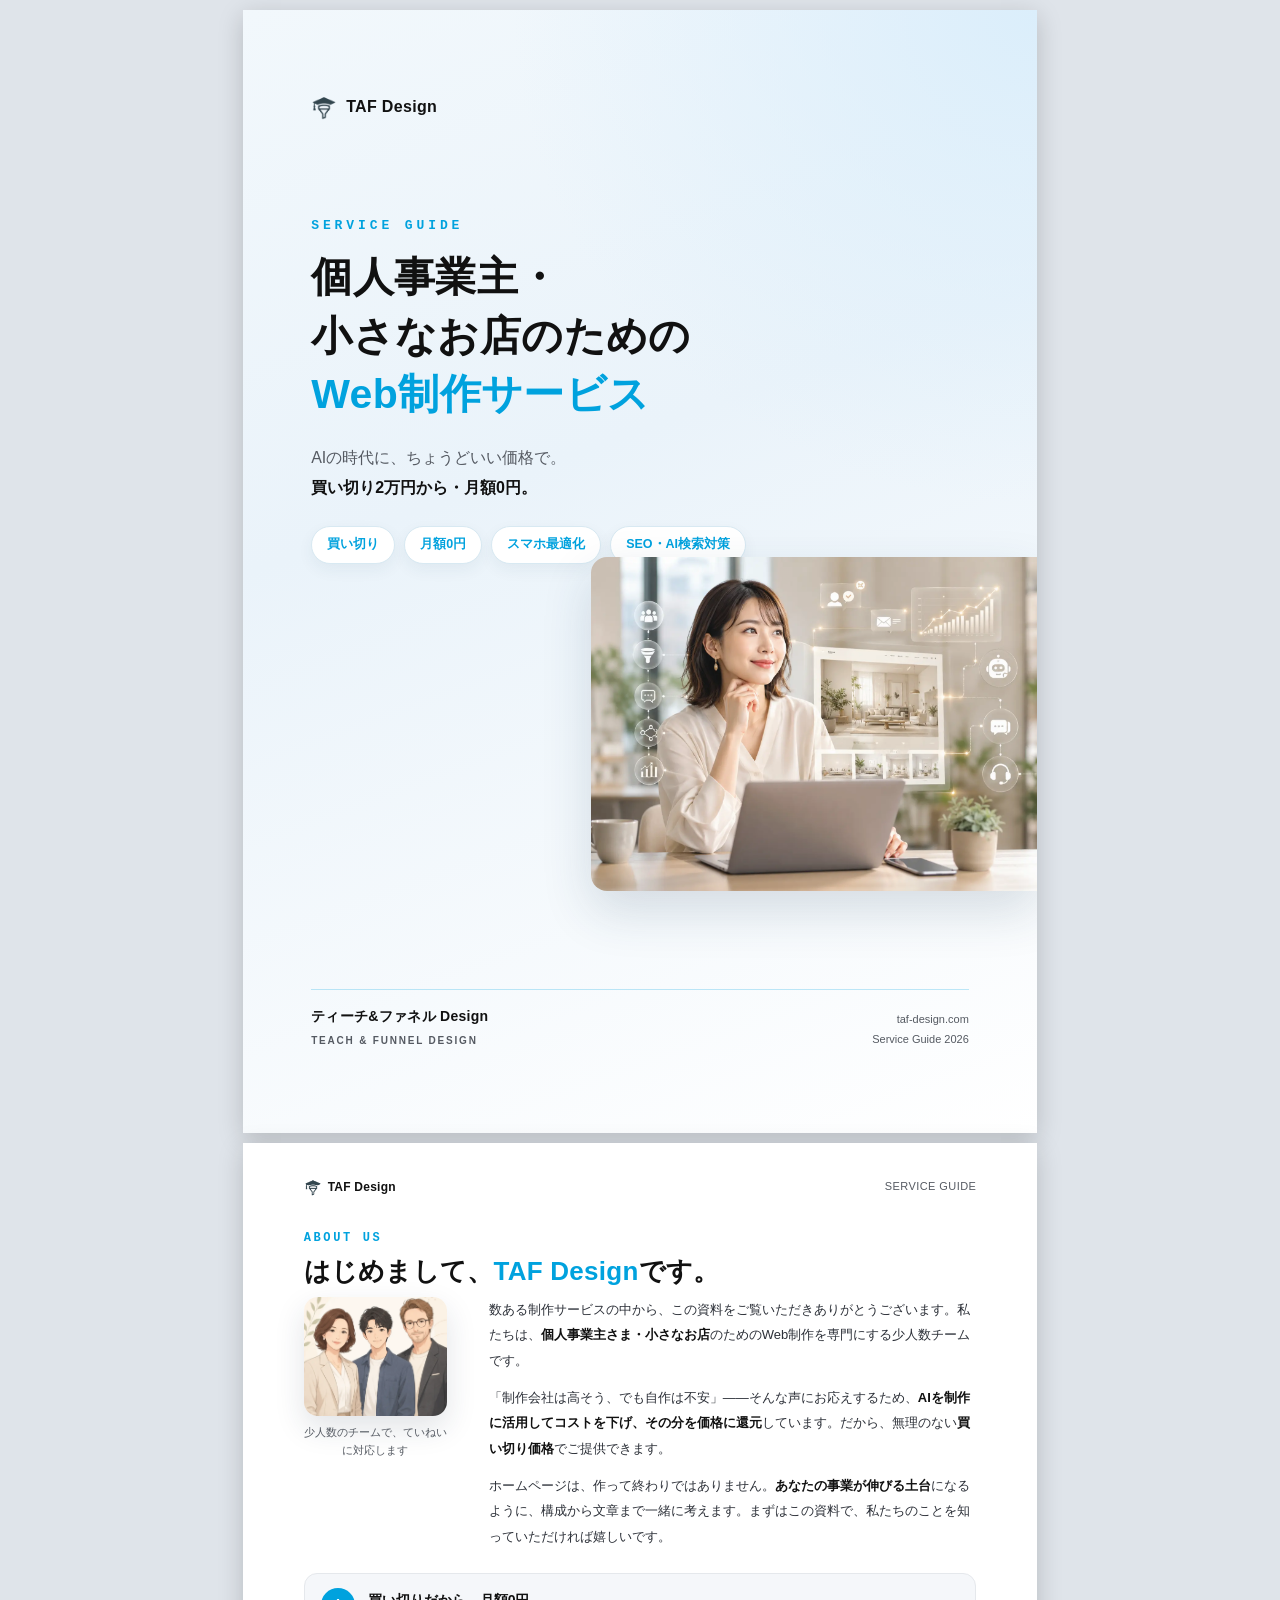
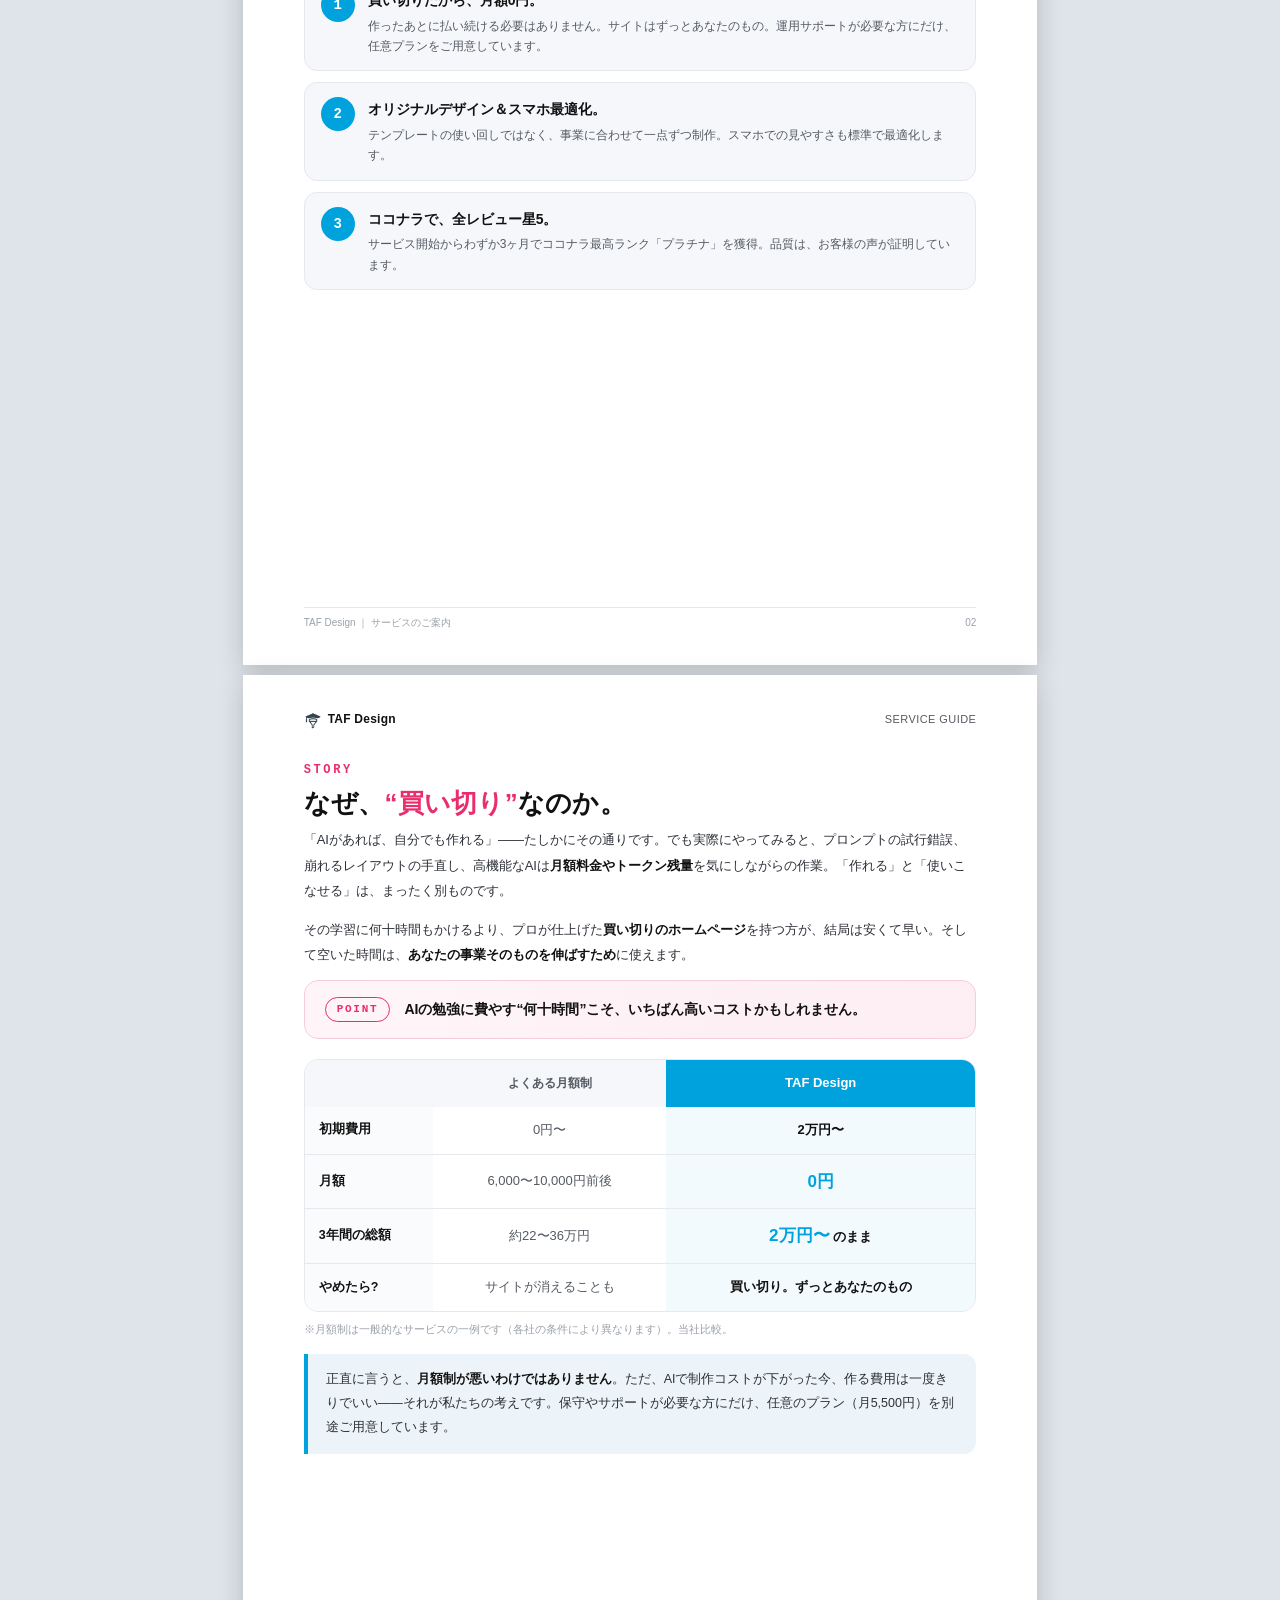
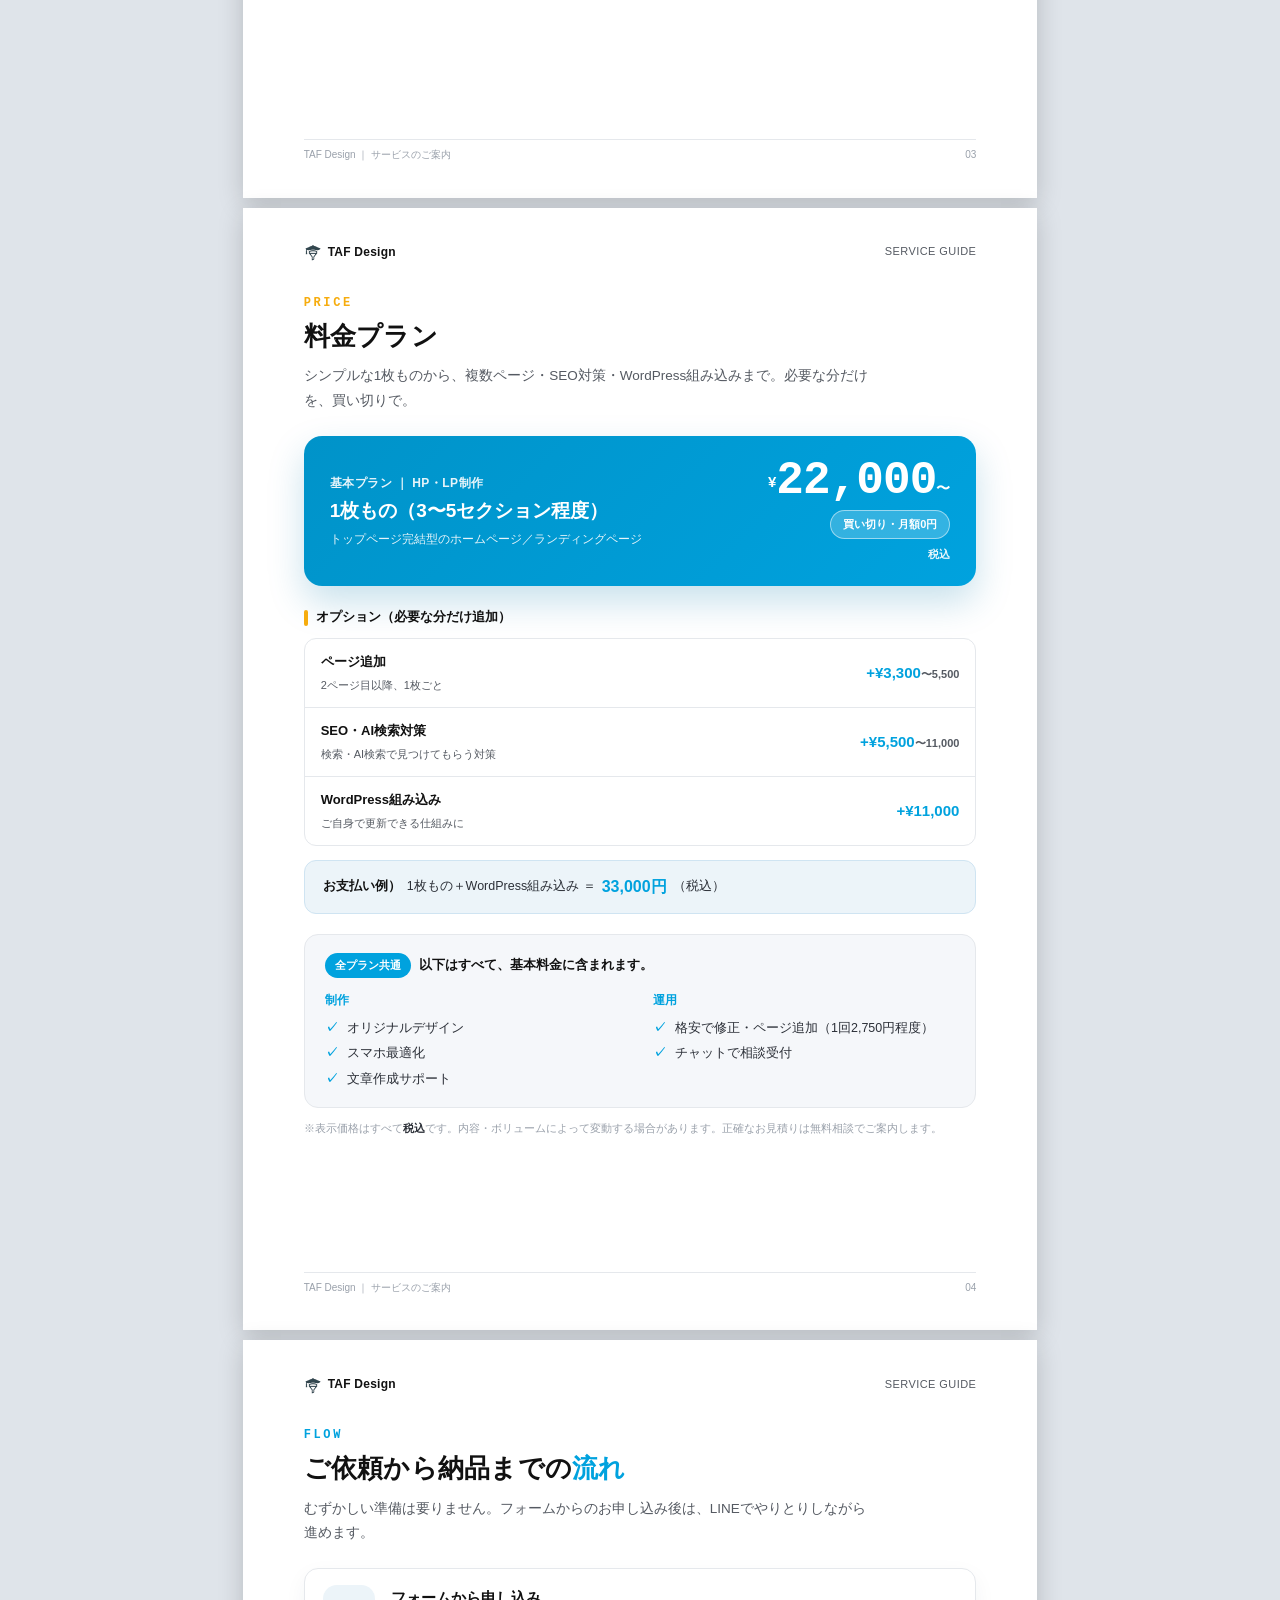
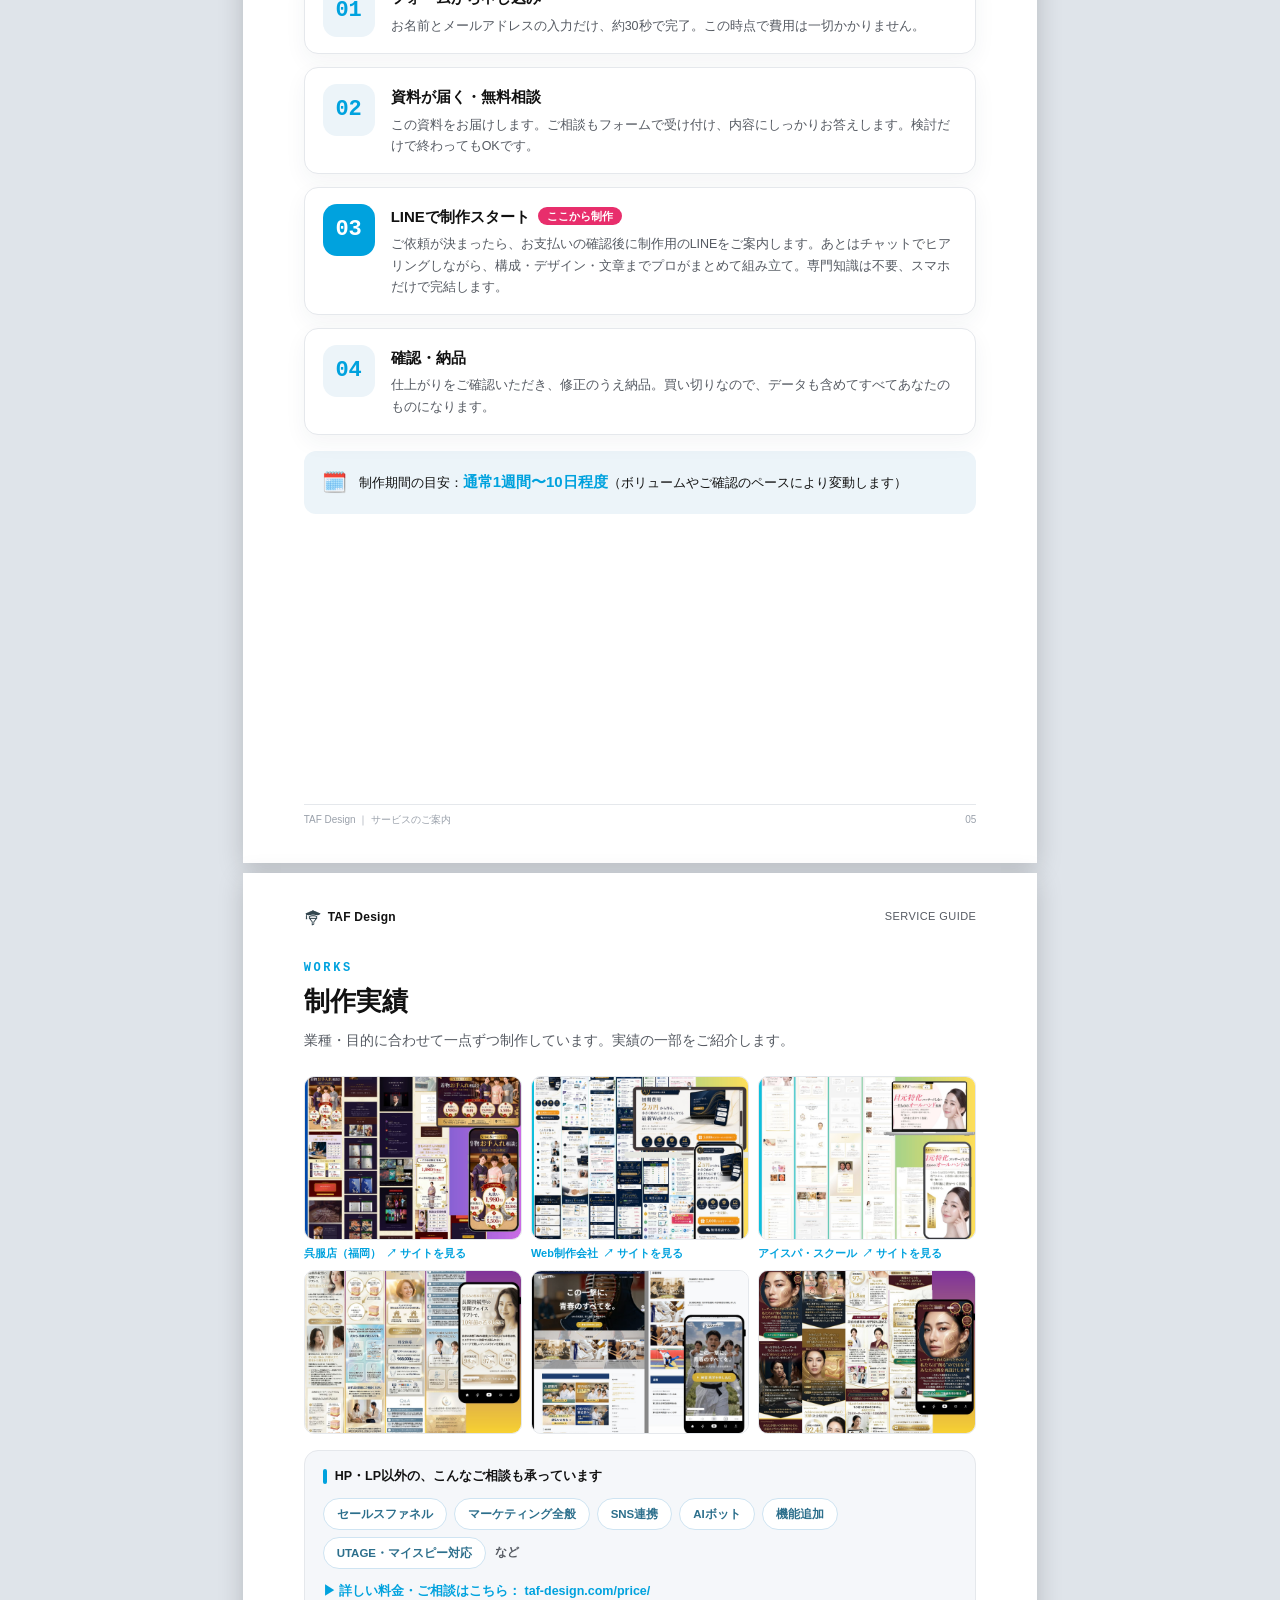
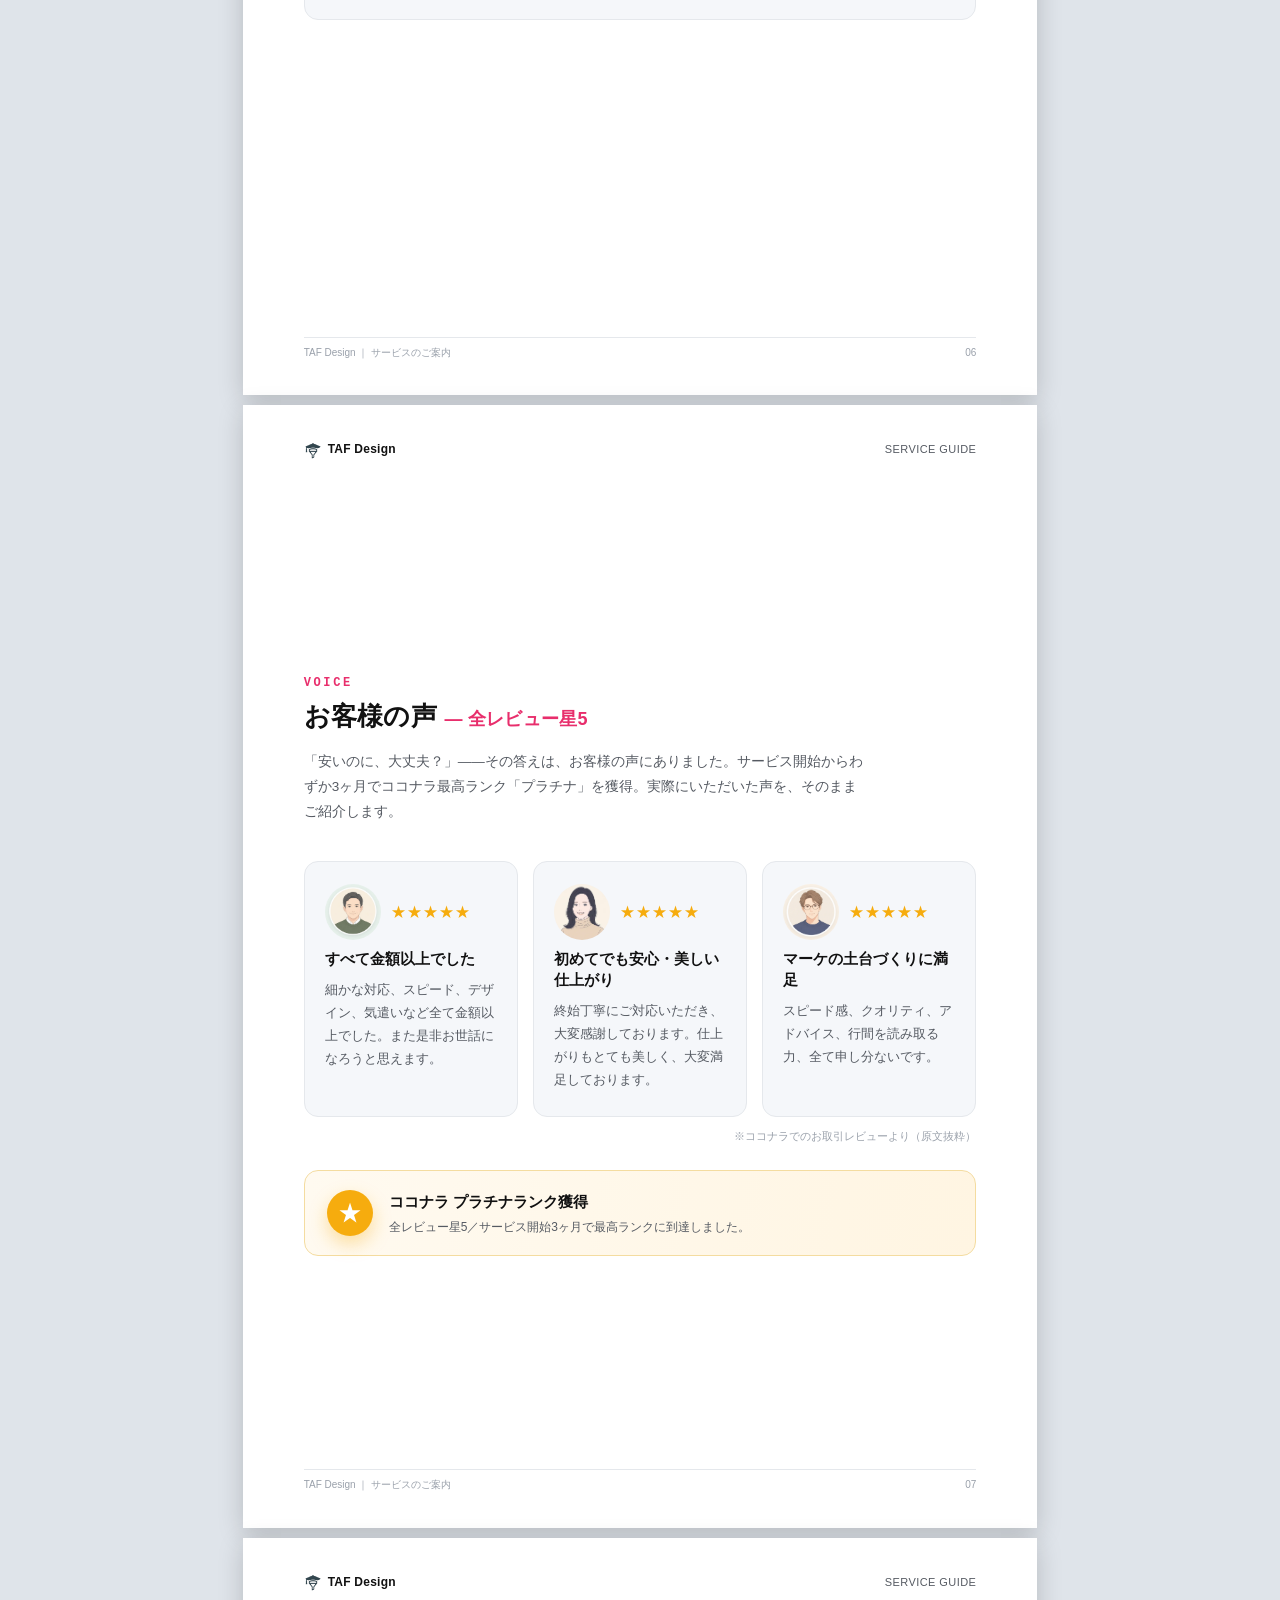
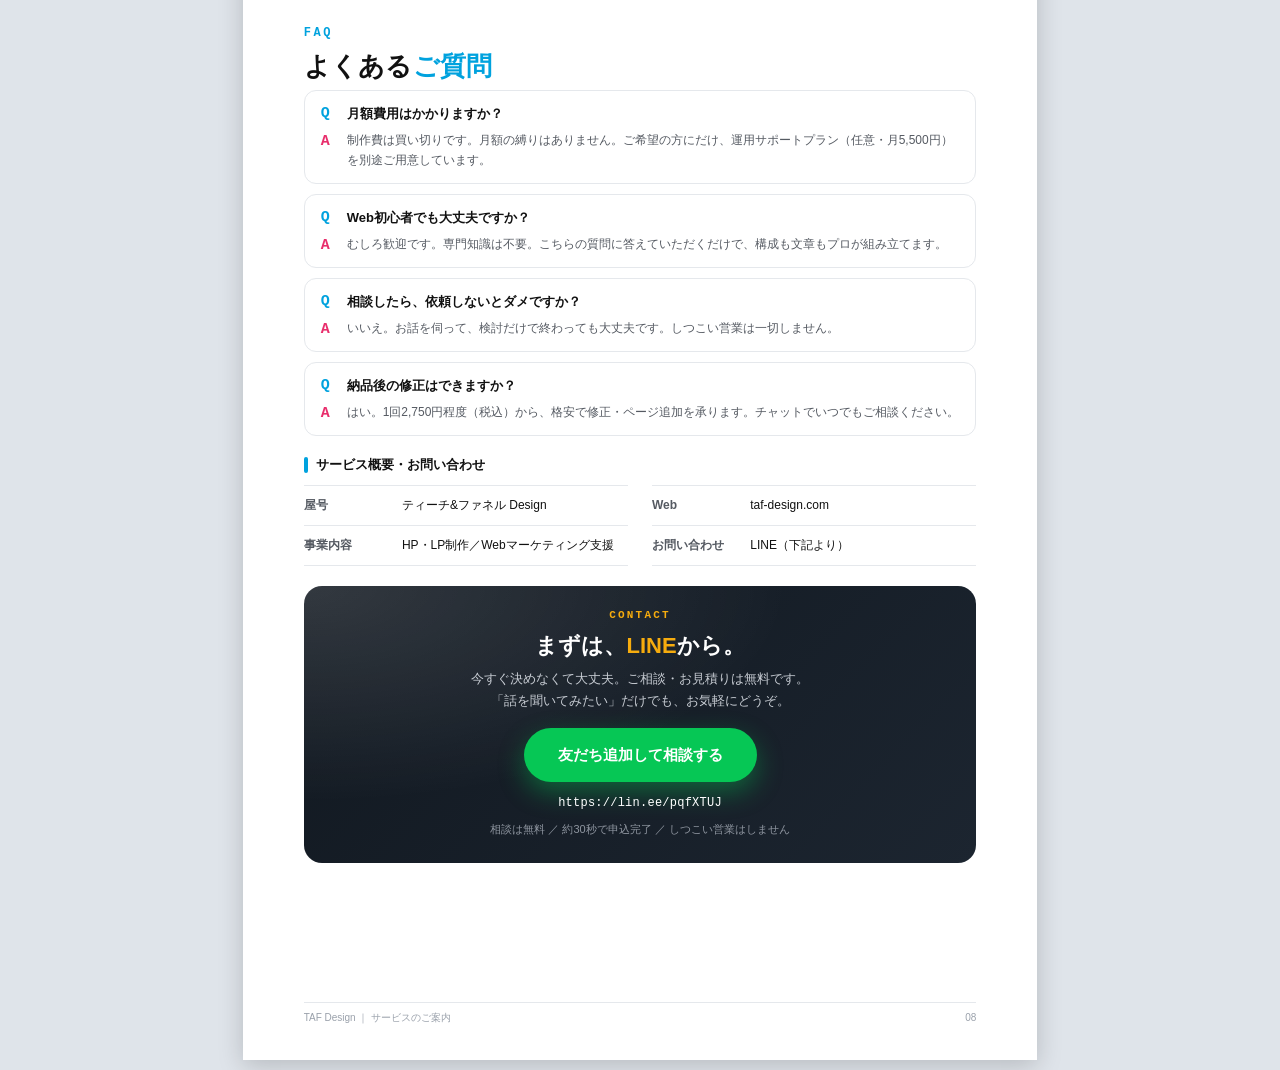
==== shiryo/index.html @ 372b97d7 "DL資料を更新：前払い表記削除／STEP文言改善／実績リンク・対応領域タグ追加 - 価格表示から『前払い』を削除(税込のみ表記) - STEP03を『LINEで制作スタート』に(『公式』を全体で削除)" ====
<!doctype html>
<html lang="ja">
<head>
<meta charset="utf-8">
<meta name="viewport" content="width=device-width, initial-scale=1">
<title>TAF Design｜サービスのご案内</title>
<style>
  :root{
    --ink:#111111; --sub:#555A62; --blue:#00A2DE; --blue-l:#D8E9F2;
    --blue-bg:#ECF4F9; --orange:#F6AC0E; --pink:#E82E6C;
    --bg:#F5F7FA; --line:#E5E8EC; --white:#fff;
  }
  *,*::before,*::after{box-sizing:border-box;margin:0;padding:0;}
  html{-webkit-print-color-adjust:exact;print-color-adjust:exact;}
  body{
    font-family:"Noto Sans JP","Hiragino Kaku Gothic ProN","Yu Gothic",sans-serif;
    color:var(--ink); background:#dfe4ea; line-height:1.75;
    font-feature-settings:"palt"; -webkit-font-smoothing:antialiased;
  }
  @page{ size:A4; margin:0; }
  .page{
    position:relative; width:210mm; height:297mm; margin:0 auto; background:var(--white);
    padding:17mm 16mm 15mm; overflow:hidden; page-break-after:always;
  }
  .page:last-child{page-break-after:auto;}
  @media screen{ .page{ margin:10px auto; box-shadow:0 6px 24px rgba(0,0,0,.18);} }

  /* ---- shared bits ---- */
  .brandbar{ position:absolute; top:9mm; left:16mm; right:16mm;
    display:flex; align-items:center; justify-content:space-between;
    font-size:11px; color:var(--sub); letter-spacing:.04em;}
  .brandbar .b-logo{display:flex;align-items:center;gap:6px;font-weight:800;color:var(--ink);letter-spacing:.02em;font-size:12px;}
  .brandbar .b-logo img{width:18px;height:18px;object-fit:contain;}
  .pagefoot{ position:absolute; bottom:9mm; left:16mm; right:16mm;
    display:flex; align-items:center; justify-content:space-between;
    font-size:10px; color:#9aa1ab; border-top:1px solid var(--line); padding-top:6px;}

  .eyebrow{ display:inline-block; font:800 12px/1 "Roboto Mono",monospace;
    letter-spacing:.22em; color:var(--blue); margin-bottom:10px;}
  .eyebrow.pink{color:var(--pink);} .eyebrow.orange{color:var(--orange);}
  h2.sec{ font-size:26px; font-weight:900; letter-spacing:.01em; line-height:1.35; margin-bottom:6px;}
  h2.sec .bl{color:var(--blue);} h2.sec .pk{color:var(--pink);} h2.sec .or{color:var(--orange);}
  .lead{ font-size:13.5px; color:var(--sub); line-height:1.85; margin:10px 0 22px; max-width:150mm;}
  p{font-size:13px;}
  .em-pink{color:var(--pink);font-weight:700;}
  .strong{font-weight:700;}

  /* ============ P1 COVER ============ */
  .cover{ padding:0; background:
      radial-gradient(120% 80% at 100% 0%, #dbeefb 0%, rgba(219,238,251,0) 55%),
      linear-gradient(160deg,#f2f8fc 0%, #eaf3fa 40%, #ffffff 100%);}
  .cover-inner{ position:absolute; inset:0; padding:22mm 18mm; display:flex; flex-direction:column;}
  .cover-logo{display:flex;align-items:center;gap:9px;font-weight:800;font-size:16px;letter-spacing:.02em;}
  .cover-logo img{width:26px;height:26px;object-fit:contain;}
  .cover-mid{margin-top:26mm;}
  .cover-eyebrow{font:800 13px/1 "Roboto Mono",monospace;letter-spacing:.3em;color:var(--blue);}
  .cover h1{ font-size:41px; font-weight:900; line-height:1.42; letter-spacing:.01em; margin:16px 0 0;}
  .cover h1 .bl{color:var(--blue);}
  .cover-sub{ font-size:16px; color:var(--sub); margin-top:20px; line-height:1.9; font-weight:500;}
  .cover-sub b{color:var(--ink);}
  .cover-badges{display:flex;gap:9px;margin-top:22px;flex-wrap:wrap;}
  .cover-badges span{ background:var(--white); border:1.5px solid var(--blue-l); color:var(--blue);
    font-size:12.5px; font-weight:700; padding:7px 15px; border-radius:999px;
    box-shadow:0 6px 16px rgba(30,60,90,.06);}
  .cover-illust{ position:absolute; right:0; bottom:64mm; width:118mm; opacity:.96;}
  .cover-illust img{width:100%;display:block;border-radius:16px 0 0 16px;
    box-shadow:0 20px 50px rgba(30,60,90,.16);}
  .cover-foot{ margin-top:auto; display:flex; align-items:flex-end; justify-content:space-between;
    border-top:1.5px solid rgba(0,162,222,.25); padding-top:14px;}
  .cover-foot .co{font-weight:800;font-size:14px;letter-spacing:.02em;}
  .cover-foot .co span{display:block;font-size:10px;color:var(--sub);letter-spacing:.18em;font-weight:600;margin-top:3px;}
  .cover-foot .meta{text-align:right;font-size:11px;color:var(--sub);line-height:1.8;}

  /* ============ generic content ============ */
  .content{padding-top:4mm;}
  .content.vcenter{padding-top:0;min-height:calc(297mm - 34mm);display:flex;flex-direction:column;justify-content:center;}
  .content.vcenter .voice-grid--lg .voice-card{min-height:190px;}

  /* profile / P2 */
  .greet{ display:grid; grid-template-columns:38mm 1fr; gap:11mm; align-items:start; margin-top:8px;}
  .greet-photo img{width:100%;border-radius:14px;box-shadow:0 12px 30px rgba(30,50,70,.13);display:block;}
  .greet-photo .cap{font-size:11px;color:var(--sub);text-align:center;margin-top:8px;line-height:1.6;}
  .greet-body p{font-size:13px;color:#2c3038;line-height:1.95;margin-bottom:12px;}
  .greet-body p b{color:var(--ink);}
  .reasons{margin-top:12px;display:grid;gap:11px;}
  .reason{ display:grid; grid-template-columns:34px 1fr; gap:13px; align-items:start;
    background:var(--bg); border:1px solid var(--line); border-radius:13px; padding:14px 16px;}
  .reason .n{ width:34px;height:34px;border-radius:50%;background:var(--blue);color:#fff;
    font:800 14px/34px "Roboto Mono",monospace;text-align:center;}
  .reason h4{font-size:14px;font-weight:800;margin-bottom:3px;}
  .reason p{font-size:12px;color:var(--sub);line-height:1.7;}

  /* story / P3 */
  .story-body p{font-size:13px;color:#2c3038;line-height:1.95;margin-bottom:13px;}
  .story-body p b{color:var(--ink);}
  .callout{ background:linear-gradient(100deg,#fff5f8,#fdeef3); border:1.5px solid #f6cdda;
    border-radius:14px; padding:16px 20px; margin:6px 0 20px; display:flex; gap:14px; align-items:center;}
  .callout .cl-lb{font:800 11px/1 "Roboto Mono",monospace;letter-spacing:.16em;color:var(--pink);
    border:1.5px solid var(--pink);border-radius:999px;padding:6px 11px;white-space:nowrap;}
  .callout p{font-size:14px;font-weight:700;line-height:1.7;}
  table.cmp{width:100%;border-collapse:separate;border-spacing:0;margin-top:6px;font-size:13px;
    border:1px solid var(--line);border-radius:14px;overflow:hidden;}
  table.cmp th,table.cmp td{padding:12px 14px;text-align:center;border-bottom:1px solid var(--line);}
  table.cmp thead th{background:var(--bg);font-size:12px;color:var(--sub);font-weight:700;}
  table.cmp thead th.taf{background:var(--blue);color:#fff;font-size:13px;}
  table.cmp tbody th{text-align:left;background:#fafbfc;font-weight:700;font-size:12.5px;width:34mm;}
  table.cmp td.sub{color:var(--sub);}
  table.cmp td.taf{background:#f2fafd;font-weight:700;color:var(--ink);}
  table.cmp td.taf .big{color:var(--blue);font-size:17px;font-weight:900;}
  table.cmp tr:last-child th,table.cmp tr:last-child td{border-bottom:none;}
  .note-s{font-size:10.5px;color:#9aa1ab;margin-top:8px;}
  .honest{ margin-top:16px; background:var(--blue-bg); border-left:4px solid var(--blue);
    border-radius:0 12px 12px 0; padding:14px 18px; font-size:12.5px; line-height:1.9; color:#2c3038;}
  .honest b{color:var(--ink);}

  /* price / P4 */
  .price-hero{ background:linear-gradient(135deg,#0093c9,#00a2de); color:#fff; border-radius:18px;
    padding:22px 26px; display:flex; align-items:center; justify-content:space-between;
    box-shadow:0 16px 36px rgba(0,120,170,.22); margin-top:4px;}
  .price-hero .ph-l .tag{font-size:12px;font-weight:700;opacity:.9;letter-spacing:.04em;}
  .price-hero .ph-l h3{font-size:19px;font-weight:800;margin-top:4px;line-height:1.4;}
  .price-hero .ph-l p{font-size:11.5px;opacity:.9;margin-top:5px;}
  .price-hero .ph-r{text-align:right;white-space:nowrap;}
  .price-hero .ph-r .yen{font-size:15px;font-weight:700;vertical-align:6px;}
  .price-hero .ph-r .num{font:900 46px/1 "Roboto Mono",monospace;letter-spacing:-.02em;}
  .price-hero .ph-r .u{font-size:14px;font-weight:700;}
  .price-hero .ph-r .kaikiri{display:inline-block;margin-top:6px;background:rgba(255,255,255,.2);
    border:1px solid rgba(255,255,255,.5);border-radius:999px;padding:4px 12px;font-size:11px;font-weight:700;}
  .price-hero .ph-r .taxnote{font-size:11px;opacity:.9;margin-top:6px;font-weight:600;}
  .pay-ex{ margin-top:14px; background:var(--blue-bg); border:1px solid #cfe4f2; border-radius:12px;
    padding:12px 18px; font-size:12.5px; color:#2c3038; display:flex; align-items:center; gap:6px; flex-wrap:wrap;}
  .pay-ex b{color:var(--ink);} .pay-ex .big{color:var(--blue);font-weight:900;font-size:16px;}
  .opt-title{font-size:13px;font-weight:800;margin:20px 0 9px;display:flex;align-items:center;gap:8px;}
  .opt-title::before{content:"";width:4px;height:16px;background:var(--orange);border-radius:2px;}
  table.opt{width:100%;border-collapse:separate;border-spacing:0;font-size:13px;
    border:1px solid var(--line);border-radius:12px;overflow:hidden;}
  table.opt td{padding:12px 16px;border-bottom:1px solid var(--line);}
  table.opt tr:last-child td{border-bottom:none;}
  table.opt td.name{font-weight:700;}
  table.opt td.name small{display:block;font-weight:400;color:var(--sub);font-size:11px;margin-top:2px;}
  table.opt td.val{text-align:right;white-space:nowrap;font-weight:800;color:var(--blue);font-size:15px;width:42mm;}
  table.opt td.val .p{color:var(--sub);font-size:11px;font-weight:600;}
  .incl{ margin-top:20px; background:var(--bg); border:1px solid var(--line); border-radius:14px; padding:18px 20px;}
  .incl .h{font-size:13px;font-weight:800;margin-bottom:12px;display:flex;align-items:center;gap:8px;}
  .incl .h .badge{background:var(--blue);color:#fff;font-size:10.5px;font-weight:700;border-radius:999px;padding:3px 10px;}
  .incl-cols{display:grid;grid-template-columns:1fr 1fr;gap:10px 26px;}
  .incl-col h5{font-size:12px;font-weight:800;color:var(--blue);margin-bottom:8px;letter-spacing:.02em;}
  .incl-col ul{list-style:none;display:grid;gap:7px;}
  .incl-col li{font-size:12.5px;padding-left:22px;position:relative;color:#2c3038;line-height:1.5;}
  .incl-col li::before{content:"✓";position:absolute;left:0;top:0;color:var(--blue);font-weight:900;}
  .price-note{font-size:10.5px;color:#9aa1ab;margin-top:12px;line-height:1.7;}
  .price-note .chk{color:var(--pink);font-weight:700;}

  /* flow / P5 */
  .flow{display:grid;gap:13px;margin-top:8px;}
  .flow-step{ display:grid; grid-template-columns:52px 1fr; gap:16px; align-items:stretch;
    background:var(--white); border:1px solid var(--line); border-radius:14px; padding:16px 18px;
    box-shadow:0 8px 22px rgba(30,50,70,.05); position:relative;}
  .flow-step .fn{ width:52px;height:52px;border-radius:14px;
    background:var(--blue-bg);color:var(--blue);font:900 22px/52px "Roboto Mono",monospace;text-align:center;}
  .flow-step.hl .fn{background:var(--blue);color:#fff;}
  .flow-step h4{font-size:15px;font-weight:800;margin-bottom:4px;}
  .flow-step h4 .pill{font-size:10.5px;font-weight:700;color:var(--white);background:var(--pink);
    border-radius:999px;padding:3px 9px;margin-left:8px;vertical-align:2px;}
  .flow-step p{font-size:12.5px;color:var(--sub);line-height:1.7;}
  .flow-connect{height:9px;}
  .flow-time{ margin-top:16px; background:var(--blue-bg); border-radius:12px; padding:14px 18px;
    display:flex;align-items:center;gap:12px;font-size:13px;}
  .flow-time b{color:var(--blue);font-size:15px;}
  .flow-time .ic{font-size:20px;}

  /* works+voice / P6 */
  .works-grid{display:grid;grid-template-columns:repeat(3,1fr);gap:10px 9px;margin-top:6px;align-items:start;}
  .works-grid img{width:100%;aspect-ratio:4/3;object-fit:cover;border-radius:10px;border:1px solid var(--line);display:block;}
  .works-grid a.work{display:block;text-decoration:none;color:var(--ink);}
  .works-grid a.work img{transition:none;}
  .works-grid .wl{display:flex;align-items:center;gap:5px;font-size:11px;font-weight:700;color:var(--blue);margin-top:6px;line-height:1.3;}
  .works-grid .wl i{font-style:normal;font-size:11px;}
  .cap-more{margin-top:16px;background:var(--bg);border:1px solid var(--line);border-radius:14px;padding:15px 18px;}
  .cap-more .cap-h{font-size:12.5px;font-weight:800;margin-bottom:10px;display:flex;align-items:center;gap:8px;}
  .cap-more .cap-h::before{content:"";width:4px;height:15px;background:var(--blue);border-radius:2px;}
  .cap-tags{display:flex;flex-wrap:wrap;gap:7px;}
  .cap-tags span{background:#fff;color:#2c6f8c;border:1px solid #cfe4f2;border-radius:999px;padding:5px 13px;font-size:11.5px;font-weight:700;}
  .cap-tags span.more{background:none;border:none;color:var(--sub);padding:5px 2px;}
  .cap-link{display:inline-block;margin-top:12px;color:var(--blue);font-weight:700;font-size:12.5px;text-decoration:none;}
  .cap-link .arw{font-family:"Roboto Mono",monospace;}
  .voice-grid{display:grid;grid-template-columns:repeat(3,1fr);gap:12px;margin-top:8px;}
  .voice-card{background:var(--bg);border:1px solid var(--line);border-radius:14px;padding:15px 15px 16px;}
  .voice-card .vh{display:flex;align-items:center;gap:10px;margin-bottom:9px;}
  .voice-card .vh img{width:44px;height:44px;border-radius:50%;object-fit:cover;}
  .voice-card .stars{color:var(--orange);font-size:13px;letter-spacing:1px;}
  .voice-card h4{font-size:13px;font-weight:800;margin-bottom:6px;line-height:1.45;}
  .voice-card p{font-size:11.5px;color:var(--sub);line-height:1.7;}
  .voice-src{font-size:10.5px;color:#9aa1ab;margin-top:10px;text-align:right;}
  /* standalone voice page: bigger cards */
  .voice-grid--lg{gap:15px;margin-top:14px;}
  .voice-grid--lg .voice-card{padding:22px 20px 24px;}
  .voice-grid--lg .voice-card .vh img{width:56px;height:56px;}
  .voice-grid--lg .voice-card .stars{font-size:15px;}
  .voice-grid--lg .voice-card h4{font-size:14.5px;margin-bottom:9px;}
  .voice-grid--lg .voice-card p{font-size:12.5px;line-height:1.85;}
  .rank-band{ margin-top:24px; background:linear-gradient(100deg,#fffaf0,#fff5e2); border:1.5px solid #f4dca0;
    border-radius:14px; padding:18px 22px; display:flex; align-items:center; gap:16px;}
  .rank-band .rank-ic{ width:46px;height:46px;border-radius:50%;background:var(--orange);color:#fff;
    font-size:24px;line-height:46px;text-align:center;flex:none;box-shadow:0 8px 18px rgba(246,172,14,.35);}
  .rank-band b{font-size:15px;font-weight:800;display:block;}
  .rank-band span{font-size:12px;color:var(--sub);display:block;margin-top:3px;line-height:1.6;}

  /* faq + contact / P7 */
  .faq-list{display:grid;gap:10px;margin-top:6px;}
  .faq-item{border:1px solid var(--line);border-radius:12px;padding:13px 16px;}
  .faq-item .q{font-size:13px;font-weight:800;padding-left:26px;position:relative;line-height:1.5;}
  .faq-item .q::before{content:"Q";position:absolute;left:0;top:-1px;color:var(--blue);font-family:"Roboto Mono",monospace;font-weight:800;font-size:15px;}
  .faq-item .a{font-size:12px;color:var(--sub);line-height:1.7;padding-left:26px;position:relative;margin-top:6px;}
  .faq-item .a::before{content:"A";position:absolute;left:0;top:-1px;color:var(--pink);font-family:"Roboto Mono",monospace;font-weight:800;font-size:15px;}
  .company{margin-top:18px;display:grid;grid-template-columns:1fr 1fr;gap:0 24px;}
  .company .h{grid-column:1/-1;font-size:13px;font-weight:800;margin-bottom:8px;display:flex;align-items:center;gap:8px;}
  .company .h::before{content:"";width:4px;height:16px;background:var(--blue);border-radius:2px;}
  .company dl{display:grid;grid-template-columns:26mm 1fr;font-size:12px;border-top:1px solid var(--line);}
  .company dt{padding:9px 0;color:var(--sub);font-weight:700;border-bottom:1px solid var(--line);}
  .company dd{padding:9px 0;border-bottom:1px solid var(--line);}
  .chk{color:var(--pink);font-weight:700;}

  .cta{ margin-top:20px; background:
      radial-gradient(120% 130% at 0% 0%, rgba(255,255,255,.14), rgba(255,255,255,0) 60%),
      linear-gradient(135deg,#111820,#1c2530); color:#fff; border-radius:18px; padding:24px 26px; text-align:center;}
  .cta .lb{font:800 11px/1 "Roboto Mono",monospace;letter-spacing:.2em;color:var(--orange);}
  .cta h3{font-size:22px;font-weight:900;margin:10px 0 6px;line-height:1.4;}
  .cta h3 .or{color:var(--orange);}
  .cta p{font-size:12.5px;color:#c7ccd3;line-height:1.8;}
  .cta .btn{display:inline-block;margin-top:15px;background:#06C755;color:#fff;font-weight:800;font-size:15px;
    padding:14px 34px;border-radius:999px;text-decoration:none;box-shadow:0 10px 26px rgba(6,199,85,.4);}
  .cta .url{margin-top:11px;font-size:12px;color:#fff;font-family:"Roboto Mono",monospace;letter-spacing:.02em;}
  .cta .sub2{margin-top:6px;font-size:11px;color:#8f96a0;}
</style>
</head>
<body>

<!-- ============================ PAGE 1 : COVER ============================ -->
<section class="page cover">
  <div class="cover-inner">
    <div class="cover-logo"><img src="../images/icon.webp" alt="">TAF Design</div>

    <div class="cover-mid">
      <div class="cover-eyebrow">SERVICE GUIDE</div>
      <h1>個人事業主・<br>小さなお店のための<br><span class="bl">Web制作サービス</span></h1>
      <p class="cover-sub">AIの時代に、ちょうどいい価格で。<br><b>買い切り2万円から・月額0円。</b></p>
      <div class="cover-badges"><span>買い切り</span><span>月額0円</span><span>スマホ最適化</span><span>SEO・AI検索対策</span></div>
    </div>

    <div class="cover-illust"><img src="../images/lp-fv-main.webp" alt=""></div>

    <div class="cover-foot">
      <div class="co">ティーチ&amp;ファネル Design<span>TEACH &amp; FUNNEL DESIGN</span></div>
      <div class="meta">taf-design.com<br>Service Guide 2026</div>
    </div>
  </div>
</section>

<!-- ============================ PAGE 2 : GREETING ============================ -->
<section class="page">
  <div class="brandbar"><div class="b-logo"><img src="../images/icon.webp" alt="">TAF Design</div><div>SERVICE GUIDE</div></div>
  <div class="content">
    <div class="eyebrow">ABOUT US</div>
    <h2 class="sec">はじめまして、<span class="bl">TAF Design</span>です。</h2>
    <div class="greet">
      <div class="greet-photo">
        <img src="../images/lp-daihyo.webp" alt="代表">
        <div class="cap">少人数のチームで、ていねいに対応します</div>
      </div>
      <div class="greet-body">
        <p>数ある制作サービスの中から、この資料をご覧いただきありがとうございます。私たちは、<b>個人事業主さま・小さなお店</b>のためのWeb制作を専門にする少人数チームです。</p>
        <p>「制作会社は高そう、でも自作は不安」——そんな声にお応えするため、<b>AIを制作に活用してコストを下げ、その分を価格に還元</b>しています。だから、無理のない<b>買い切り価格</b>でご提供できます。</p>
        <p>ホームページは、作って終わりではありません。<b>あなたの事業が伸びる土台</b>になるように、構成から文章まで一緒に考えます。まずはこの資料で、私たちのことを知っていただければ嬉しいです。</p>
      </div>
    </div>

    <div class="reasons">
      <div class="reason"><div class="n">1</div><div><h4>買い切りだから、月額0円。</h4><p>作ったあとに払い続ける必要はありません。サイトはずっとあなたのもの。運用サポートが必要な方にだけ、任意プランをご用意しています。</p></div></div>
      <div class="reason"><div class="n">2</div><div><h4>オリジナルデザイン＆スマホ最適化。</h4><p>テンプレートの使い回しではなく、事業に合わせて一点ずつ制作。スマホでの見やすさも標準で最適化します。</p></div></div>
      <div class="reason"><div class="n">3</div><div><h4>ココナラで、全レビュー星5。</h4><p>サービス開始からわずか3ヶ月でココナラ最高ランク「プラチナ」を獲得。品質は、お客様の声が証明しています。</p></div></div>
    </div>
  </div>
  <div class="pagefoot"><div>TAF Design ｜ サービスのご案内</div><div>02</div></div>
</section>

<!-- ============================ PAGE 3 : WHY KAIKIRI ============================ -->
<section class="page">
  <div class="brandbar"><div class="b-logo"><img src="../images/icon.webp" alt="">TAF Design</div><div>SERVICE GUIDE</div></div>
  <div class="content">
    <div class="eyebrow pink">STORY</div>
    <h2 class="sec">なぜ、<span class="pk">&ldquo;買い切り&rdquo;</span>なのか。</h2>
    <div class="story-body">
      <p>「AIがあれば、自分でも作れる」——たしかにその通りです。でも実際にやってみると、プロンプトの試行錯誤、崩れるレイアウトの手直し、高機能なAIは<b>月額料金やトークン残量</b>を気にしながらの作業。「作れる」と「使いこなせる」は、まったく別ものです。</p>
      <p>その学習に何十時間もかけるより、プロが仕上げた<b>買い切りのホームページ</b>を持つ方が、結局は安くて早い。そして空いた時間は、<b>あなたの事業そのものを伸ばすため</b>に使えます。</p>
    </div>
    <div class="callout">
      <span class="cl-lb">POINT</span>
      <p>AIの勉強に費やす&ldquo;何十時間&rdquo;こそ、いちばん高いコストかもしれません。</p>
    </div>

    <table class="cmp">
      <thead><tr><th></th><th>よくある月額制</th><th class="taf">TAF Design</th></tr></thead>
      <tbody>
        <tr><th>初期費用</th><td class="sub">0円〜</td><td class="taf">2万円〜</td></tr>
        <tr><th>月額</th><td class="sub">6,000〜10,000円前後</td><td class="taf"><span class="big">0円</span></td></tr>
        <tr><th>3年間の総額</th><td class="sub">約22〜36万円</td><td class="taf"><span class="big">2万円〜</span> のまま</td></tr>
        <tr><th>やめたら?</th><td class="sub">サイトが消えることも</td><td class="taf">買い切り。ずっとあなたのもの</td></tr>
      </tbody>
    </table>
    <p class="note-s">※月額制は一般的なサービスの一例です（各社の条件により異なります）。当社比較。</p>

    <div class="honest">正直に言うと、<b>月額制が悪いわけではありません</b>。ただ、AIで制作コストが下がった今、作る費用は一度きりでいい——それが私たちの考えです。保守やサポートが必要な方にだけ、任意のプラン（月5,500円）を別途ご用意しています。</div>
  </div>
  <div class="pagefoot"><div>TAF Design ｜ サービスのご案内</div><div>03</div></div>
</section>

<!-- ============================ PAGE 4 : PRICE ============================ -->
<section class="page">
  <div class="brandbar"><div class="b-logo"><img src="../images/icon.webp" alt="">TAF Design</div><div>SERVICE GUIDE</div></div>
  <div class="content">
    <div class="eyebrow orange">PRICE</div>
    <h2 class="sec">料金プラン</h2>
    <p class="lead">シンプルな1枚ものから、複数ページ・SEO対策・WordPress組み込みまで。必要な分だけを、買い切りで。</p>

    <div class="price-hero">
      <div class="ph-l">
        <div class="tag">基本プラン ｜ HP・LP制作</div>
        <h3>1枚もの（3〜5セクション程度）</h3>
        <p>トップページ完結型のホームページ／ランディングページ</p>
      </div>
      <div class="ph-r">
        <div><span class="yen">¥</span><span class="num">22,000</span><span class="u">〜</span></div>
        <span class="kaikiri">買い切り・月額0円</span>
        <div class="taxnote">税込</div>
      </div>
    </div>

    <div class="opt-title">オプション（必要な分だけ追加）</div>
    <table class="opt">
      <tr><td class="name">ページ追加<small>2ページ目以降、1枚ごと</small></td><td class="val">+¥3,300<span class="p">〜5,500</span></td></tr>
      <tr><td class="name">SEO・AI検索対策<small>検索・AI検索で見つけてもらう対策</small></td><td class="val">+¥5,500<span class="p">〜11,000</span></td></tr>
      <tr><td class="name">WordPress組み込み<small>ご自身で更新できる仕組みに</small></td><td class="val">+¥11,000</td></tr>
    </table>

    <div class="pay-ex"><b>お支払い例）</b>1枚もの＋WordPress組み込み ＝ <span class="big">33,000円</span>（税込）</div>

    <div class="incl">
      <div class="h"><span class="badge">全プラン共通</span>以下はすべて、基本料金に含まれます。</div>
      <div class="incl-cols">
        <div class="incl-col">
          <h5>制作</h5>
          <ul><li>オリジナルデザイン</li><li>スマホ最適化</li><li>文章作成サポート</li></ul>
        </div>
        <div class="incl-col">
          <h5>運用</h5>
          <ul><li>格安で修正・ページ追加（1回2,750円程度）</li><li>チャットで相談受付</li></ul>
        </div>
      </div>
    </div>

    <p class="price-note">※表示価格はすべて<b style="color:#2c3038;">税込</b>です。内容・ボリュームによって変動する場合があります。正確なお見積りは無料相談でご案内します。</p>
  </div>
  <div class="pagefoot"><div>TAF Design ｜ サービスのご案内</div><div>04</div></div>
</section>

<!-- ============================ PAGE 5 : FLOW ============================ -->
<section class="page">
  <div class="brandbar"><div class="b-logo"><img src="../images/icon.webp" alt="">TAF Design</div><div>SERVICE GUIDE</div></div>
  <div class="content">
    <div class="eyebrow">FLOW</div>
    <h2 class="sec">ご依頼から納品までの<span class="bl">流れ</span></h2>
    <p class="lead">むずかしい準備は要りません。フォームからのお申し込み後は、LINEでやりとりしながら進めます。</p>

    <div class="flow">
      <div class="flow-step"><div class="fn">01</div><div><h4>フォームから申し込み</h4><p>お名前とメールアドレスの入力だけ、約30秒で完了。この時点で費用は一切かかりません。</p></div></div>
      <div class="flow-step"><div class="fn">02</div><div><h4>資料が届く・無料相談</h4><p>この資料をお届けします。ご相談もフォームで受け付け、内容にしっかりお答えします。検討だけで終わってもOKです。</p></div></div>
      <div class="flow-step hl"><div class="fn">03</div><div><h4>LINEで制作スタート<span class="pill">ここから制作</span></h4><p>ご依頼が決まったら、お支払いの確認後に制作用のLINEをご案内します。あとはチャットでヒアリングしながら、構成・デザイン・文章までプロがまとめて組み立て。専門知識は不要、スマホだけで完結します。</p></div></div>
      <div class="flow-step"><div class="fn">04</div><div><h4>確認・納品</h4><p>仕上がりをご確認いただき、修正のうえ納品。買い切りなので、データも含めてすべてあなたのものになります。</p></div></div>
    </div>

    <div class="flow-time"><span class="ic">🗓️</span><div>制作期間の目安：<b>通常1週間〜10日程度</b>（ボリュームやご確認のペースにより変動します）</div></div>
  </div>
  <div class="pagefoot"><div>TAF Design ｜ サービスのご案内</div><div>05</div></div>
</section>

<!-- ============================ PAGE 6 : WORKS + VOICE ============================ -->
<section class="page">
  <div class="brandbar"><div class="b-logo"><img src="../images/icon.webp" alt="">TAF Design</div><div>SERVICE GUIDE</div></div>
  <div class="content">
    <div class="eyebrow">WORKS</div>
    <h2 class="sec">制作実績</h2>
    <p class="lead">業種・目的に合わせて一点ずつ制作しています。実績の一部をご紹介します。</p>
    <div class="works-grid">
      <a class="work" href="https://gofukuno-yokoo.com/kimono-care-event-fukuoka/"><img src="../images/work-01.jpg" alt="呉服店 制作事例"><span class="wl">呉服店（福岡）<i>↗ サイトを見る</i></span></a>
      <a class="work" href="https://illustrious-zuccutto-cdc1f2.netlify.app/"><img src="../images/work-02.jpg" alt="Web制作会社 制作事例"><span class="wl">Web制作会社<i>↗ サイトを見る</i></span></a>
      <a class="work" href="https://eyespa-academy.com/lp/"><img src="../images/work-03.jpg" alt="アイスパ・スクール 制作事例"><span class="wl">アイスパ・スクール<i>↗ サイトを見る</i></span></a>
      <img src="../images/work-04.jpg" alt=""><img src="../images/work-05.jpg" alt=""><img src="../images/work-06.jpg" alt="">
    </div>

    <div class="cap-more">
      <div class="cap-h">HP・LP以外の、こんなご相談も承っています</div>
      <div class="cap-tags"><span>セールスファネル</span><span>マーケティング全般</span><span>SNS連携</span><span>AIボット</span><span>機能追加</span><span>UTAGE・マイスピー対応</span><span class="more">など</span></div>
      <a class="cap-link" href="https://taf-design.com/price/"><span class="arw">▶</span> 詳しい料金・ご相談はこちら： taf-design.com/price/</a>
    </div>

  </div>
  <div class="pagefoot"><div>TAF Design ｜ サービスのご案内</div><div>06</div></div>
</section>

<!-- ============================ PAGE 7 : VOICE ============================ -->
<section class="page">
  <div class="brandbar"><div class="b-logo"><img src="../images/icon.webp" alt="">TAF Design</div><div>SERVICE GUIDE</div></div>
  <div class="content vcenter">
    <div class="eyebrow pink">VOICE</div>
    <h2 class="sec">お客様の声 <span class="pk" style="font-size:18px;">— 全レビュー星5</span></h2>
    <p class="lead">「安いのに、大丈夫？」——その答えは、お客様の声にありました。サービス開始からわずか3ヶ月でココナラ最高ランク「プラチナ」を獲得。実際にいただいた声を、そのままご紹介します。</p>
    <div class="voice-grid voice-grid--lg">
      <div class="voice-card"><div class="vh"><img src="../images/lp-voice-01.webp" alt=""><span class="stars">★★★★★</span></div><h4>すべて金額以上でした</h4><p>細かな対応、スピード、デザイン、気遣いなど全て金額以上でした。また是非お世話になろうと思えます。</p></div>
      <div class="voice-card"><div class="vh"><img src="../images/lp-voice-02.webp" alt=""><span class="stars">★★★★★</span></div><h4>初めてでも安心・美しい仕上がり</h4><p>終始丁寧にご対応いただき、大変感謝しております。仕上がりもとても美しく、大変満足しております。</p></div>
      <div class="voice-card"><div class="vh"><img src="../images/lp-voice-03.webp" alt=""><span class="stars">★★★★★</span></div><h4>マーケの土台づくりに満足</h4><p>スピード感、クオリティ、アドバイス、行間を読み取る力、全て申し分ないです。</p></div>
    </div>
    <p class="voice-src">※ココナラでのお取引レビューより（原文抜粋）</p>

    <div class="rank-band">
      <div class="rank-ic">★</div>
      <div><b>ココナラ プラチナランク獲得</b><span>全レビュー星5／サービス開始3ヶ月で最高ランクに到達しました。</span></div>
    </div>
  </div>
  <div class="pagefoot"><div>TAF Design ｜ サービスのご案内</div><div>07</div></div>
</section>

<!-- ============================ PAGE 8 : FAQ + CONTACT ============================ -->
<section class="page">
  <div class="brandbar"><div class="b-logo"><img src="../images/icon.webp" alt="">TAF Design</div><div>SERVICE GUIDE</div></div>
  <div class="content">
    <div class="eyebrow">FAQ</div>
    <h2 class="sec">よくある<span class="bl">ご質問</span></h2>
    <div class="faq-list">
      <div class="faq-item"><div class="q">月額費用はかかりますか？</div><div class="a">制作費は買い切りです。月額の縛りはありません。ご希望の方にだけ、運用サポートプラン（任意・月5,500円）を別途ご用意しています。</div></div>
      <div class="faq-item"><div class="q">Web初心者でも大丈夫ですか？</div><div class="a">むしろ歓迎です。専門知識は不要。こちらの質問に答えていただくだけで、構成も文章もプロが組み立てます。</div></div>
      <div class="faq-item"><div class="q">相談したら、依頼しないとダメですか？</div><div class="a">いいえ。お話を伺って、検討だけで終わっても大丈夫です。しつこい営業は一切しません。</div></div>
      <div class="faq-item"><div class="q">納品後の修正はできますか？</div><div class="a">はい。1回2,750円程度（税込）から、格安で修正・ページ追加を承ります。チャットでいつでもご相談ください。</div></div>
    </div>

    <div class="company">
      <div class="h">サービス概要・お問い合わせ</div>
      <dl>
        <dt>屋号</dt><dd>ティーチ&amp;ファネル Design</dd>
        <dt>事業内容</dt><dd>HP・LP制作／Webマーケティング支援</dd>
      </dl>
      <dl>
        <dt>Web</dt><dd>taf-design.com</dd>
        <dt>お問い合わせ</dt><dd>LINE（下記より）</dd>
      </dl>
    </div>

    <div class="cta">
      <div class="lb">CONTACT</div>
      <h3>まずは、<span class="or">LINE</span>から。</h3>
      <p>今すぐ決めなくて大丈夫。ご相談・お見積りは無料です。<br>「話を聞いてみたい」だけでも、お気軽にどうぞ。</p>
      <a class="btn" href="https://lin.ee/pqfXTUJ">友だち追加して相談する</a>
      <div class="url">https://lin.ee/pqfXTUJ</div>
      <div class="sub2">相談は無料 ／ 約30秒で申込完了 ／ しつこい営業はしません</div>
    </div>
  </div>
  <div class="pagefoot"><div>TAF Design ｜ サービスのご案内</div><div>08</div></div>
</section>

</body>
</html>
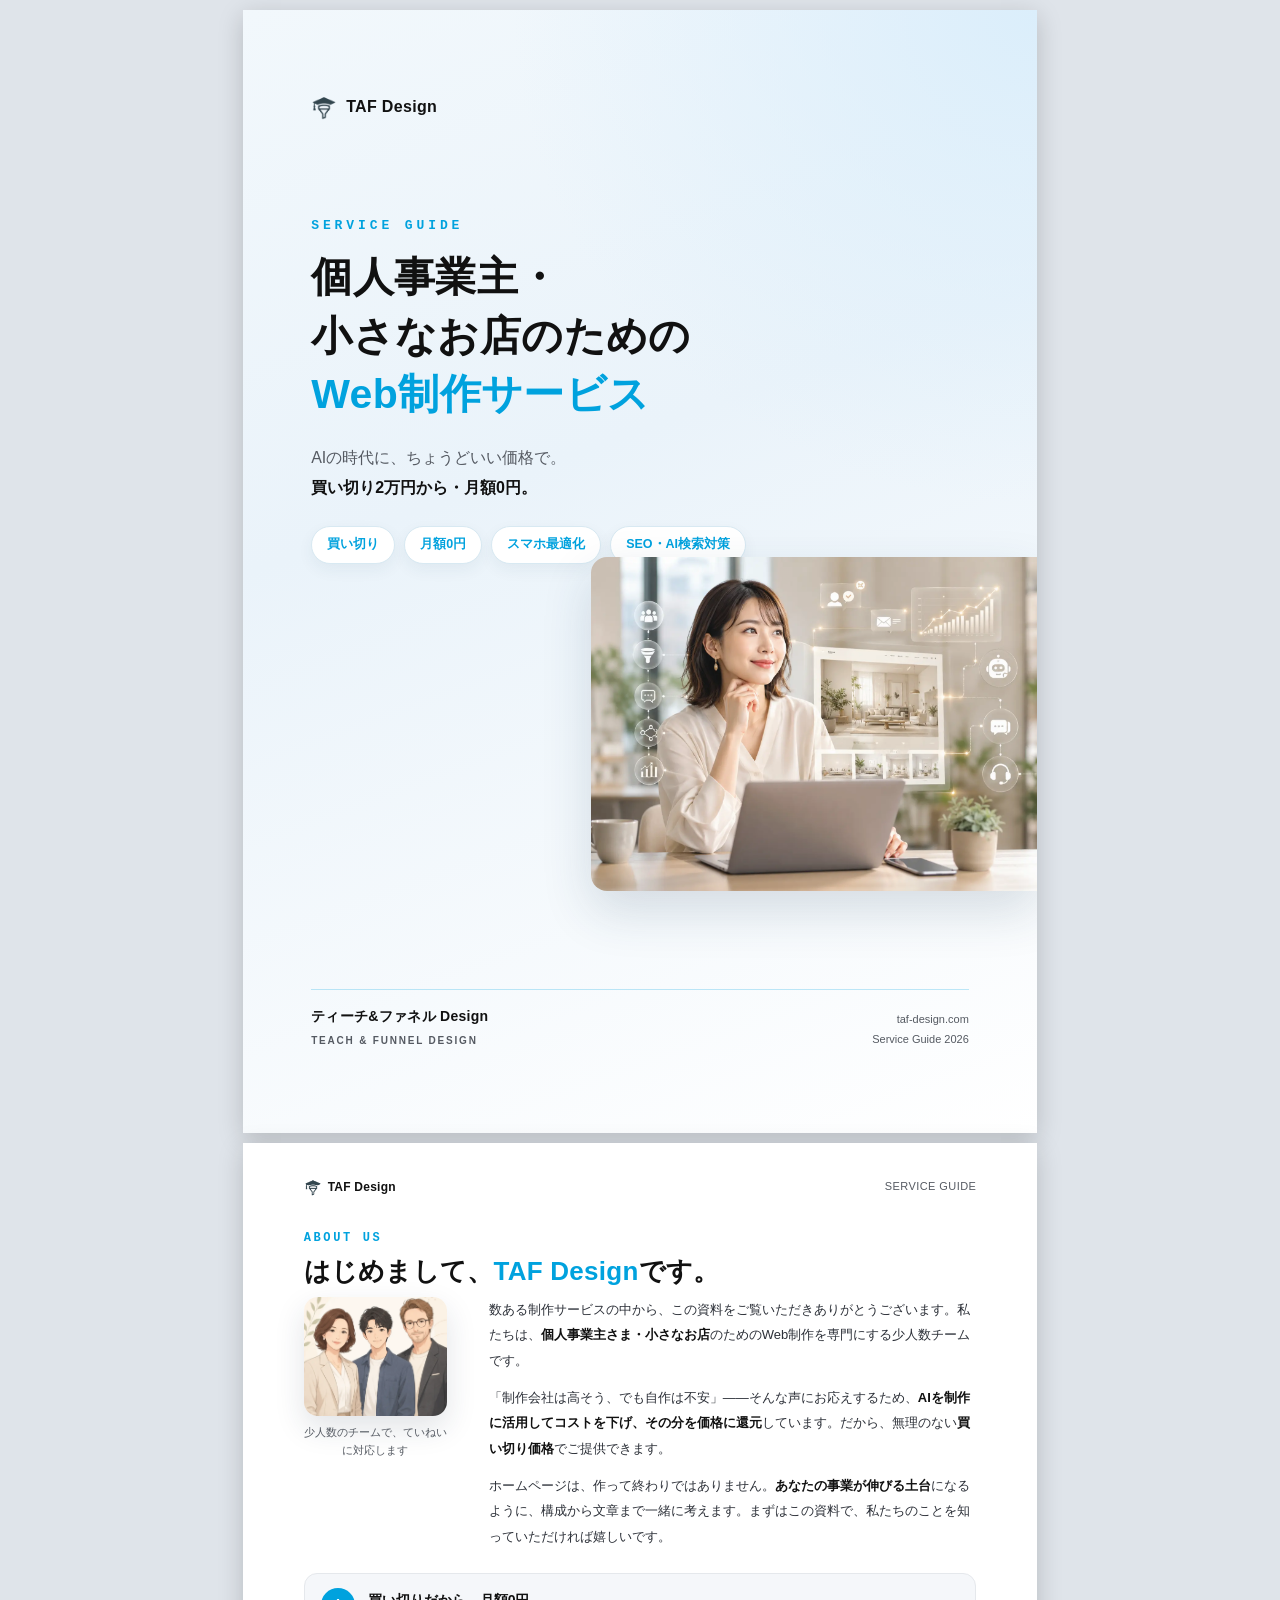
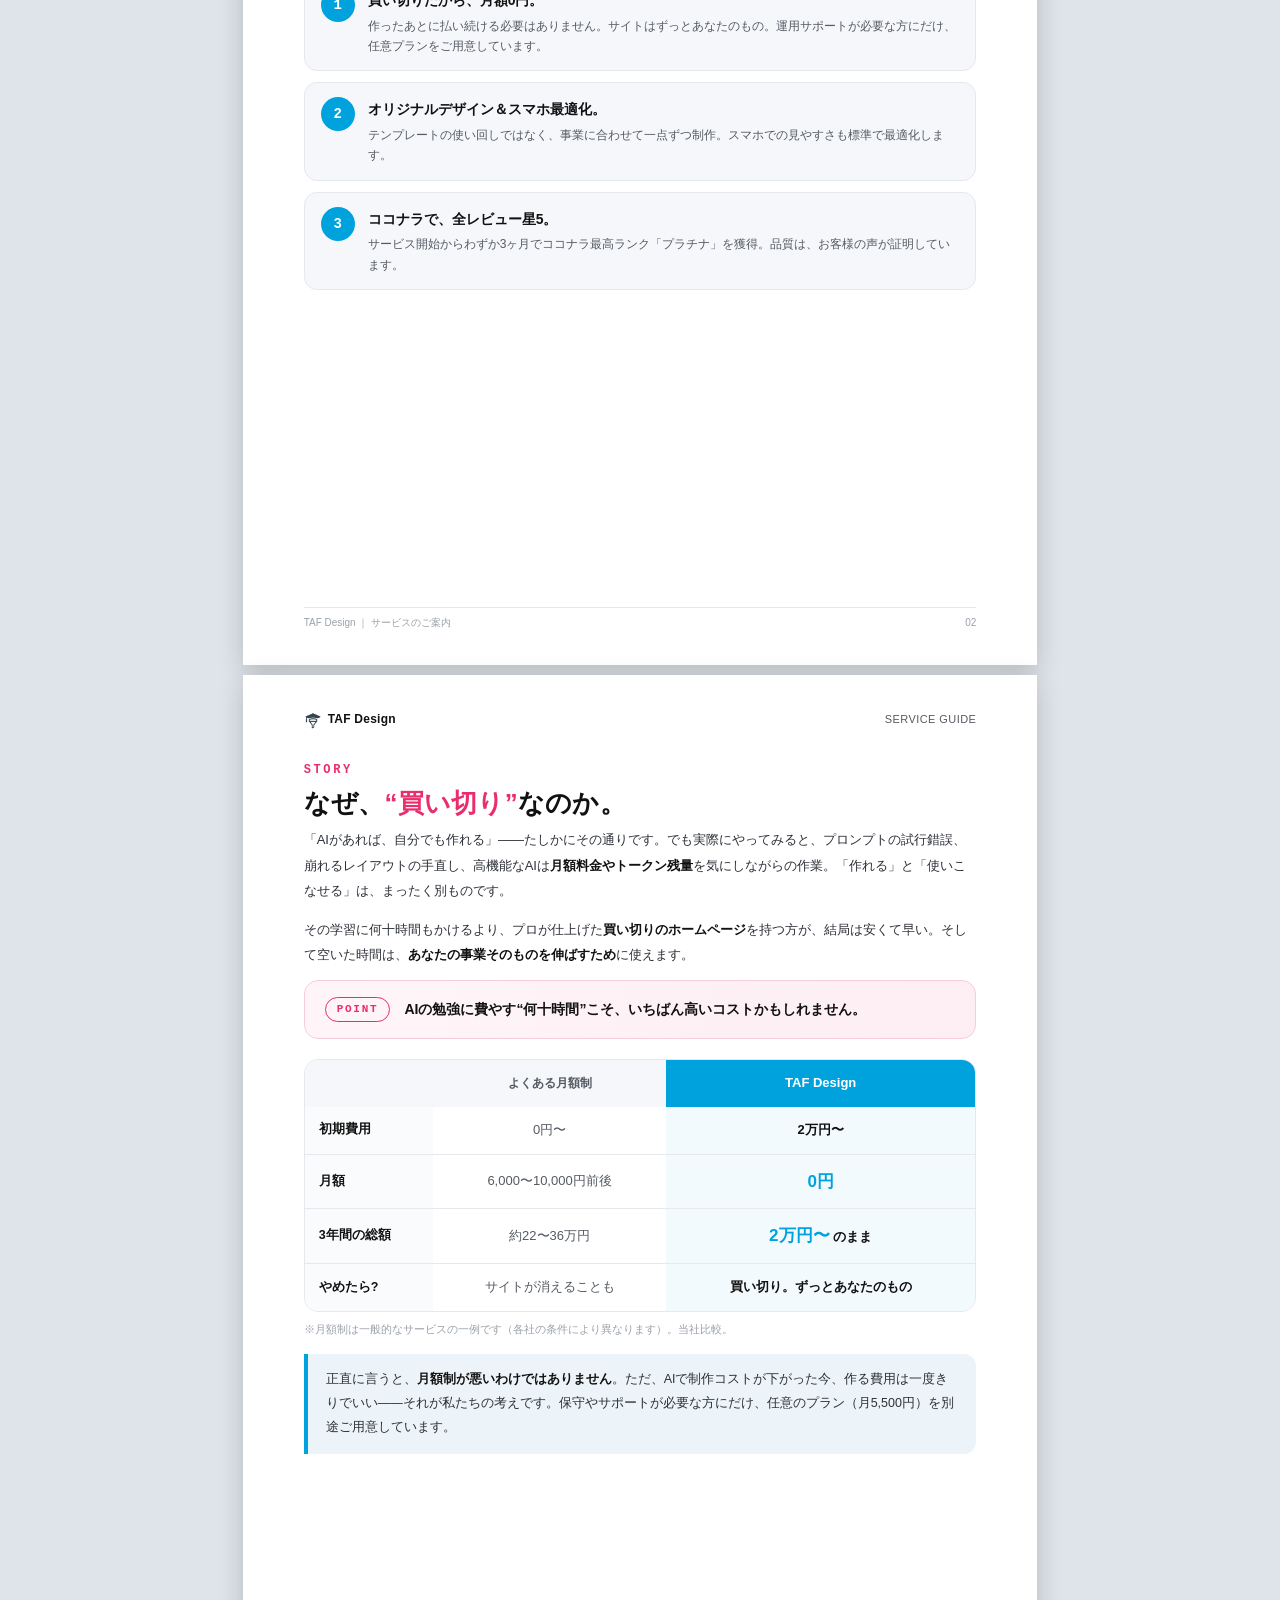
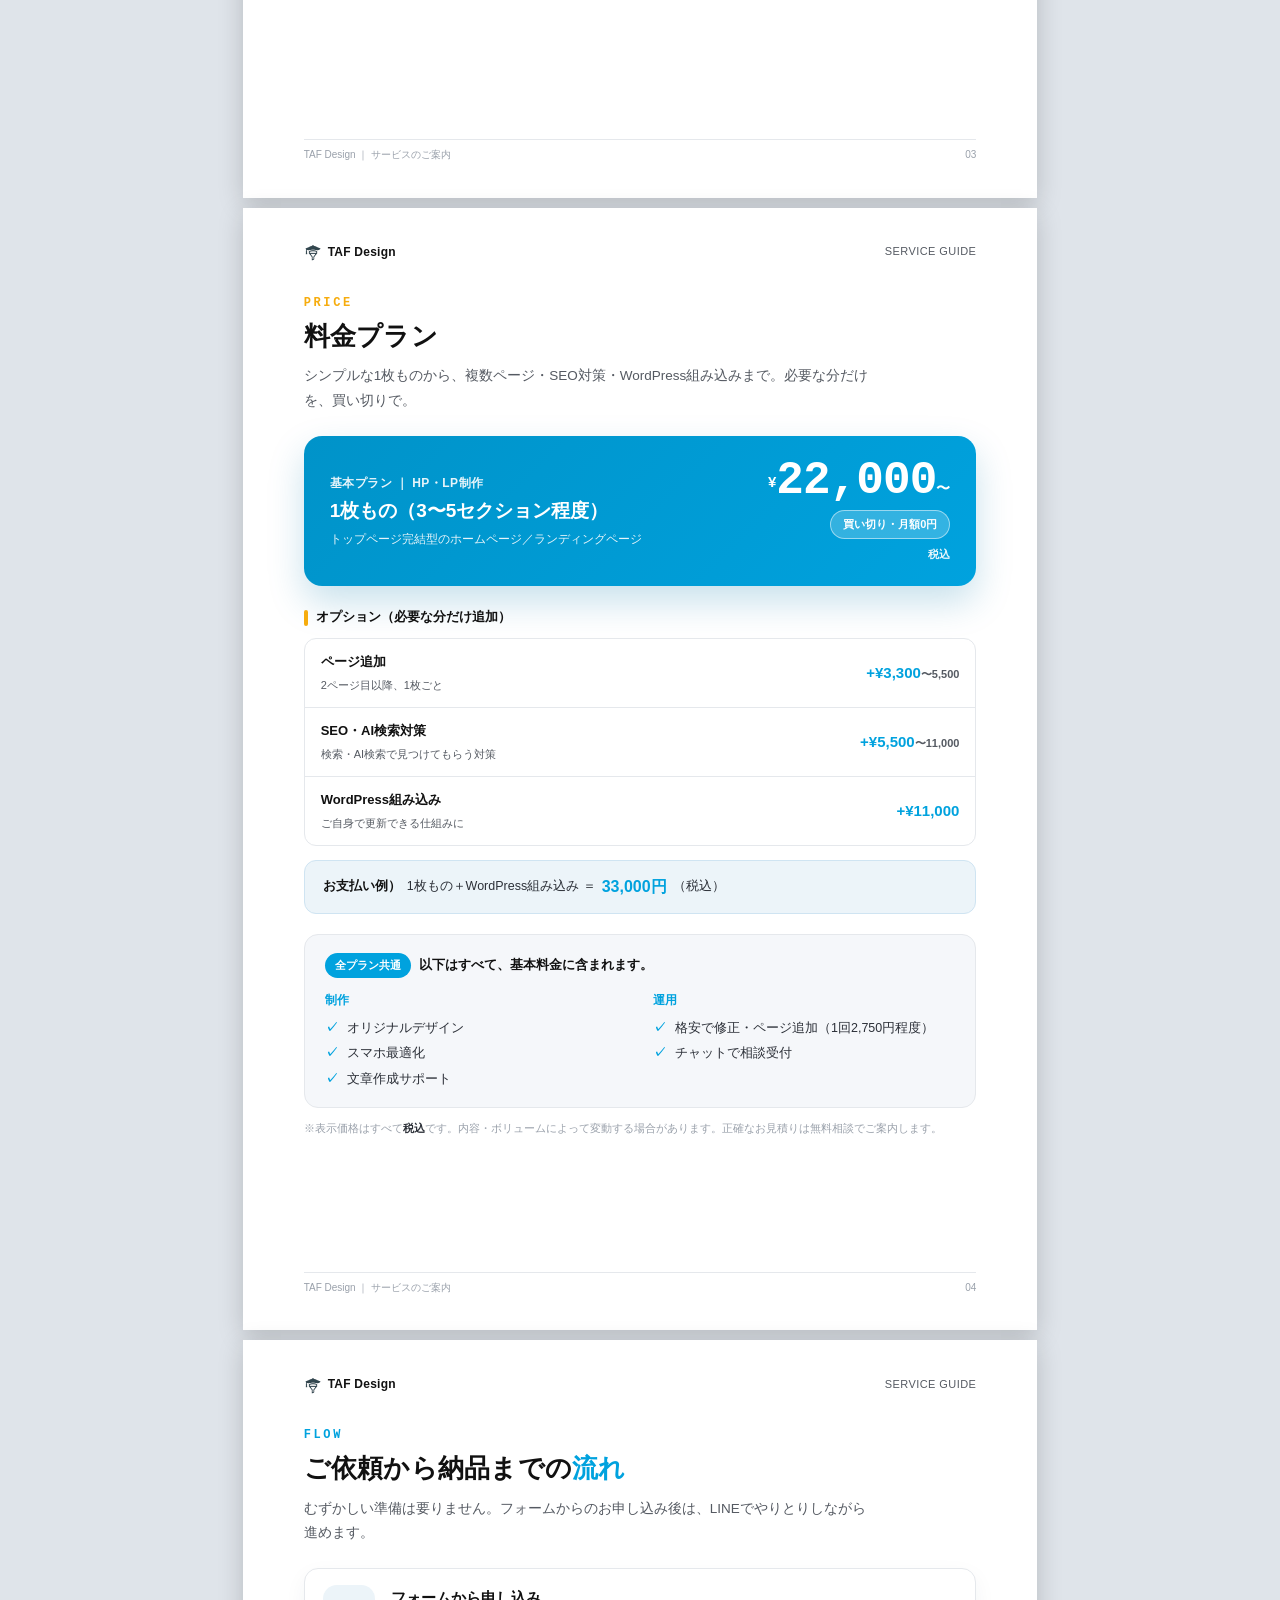
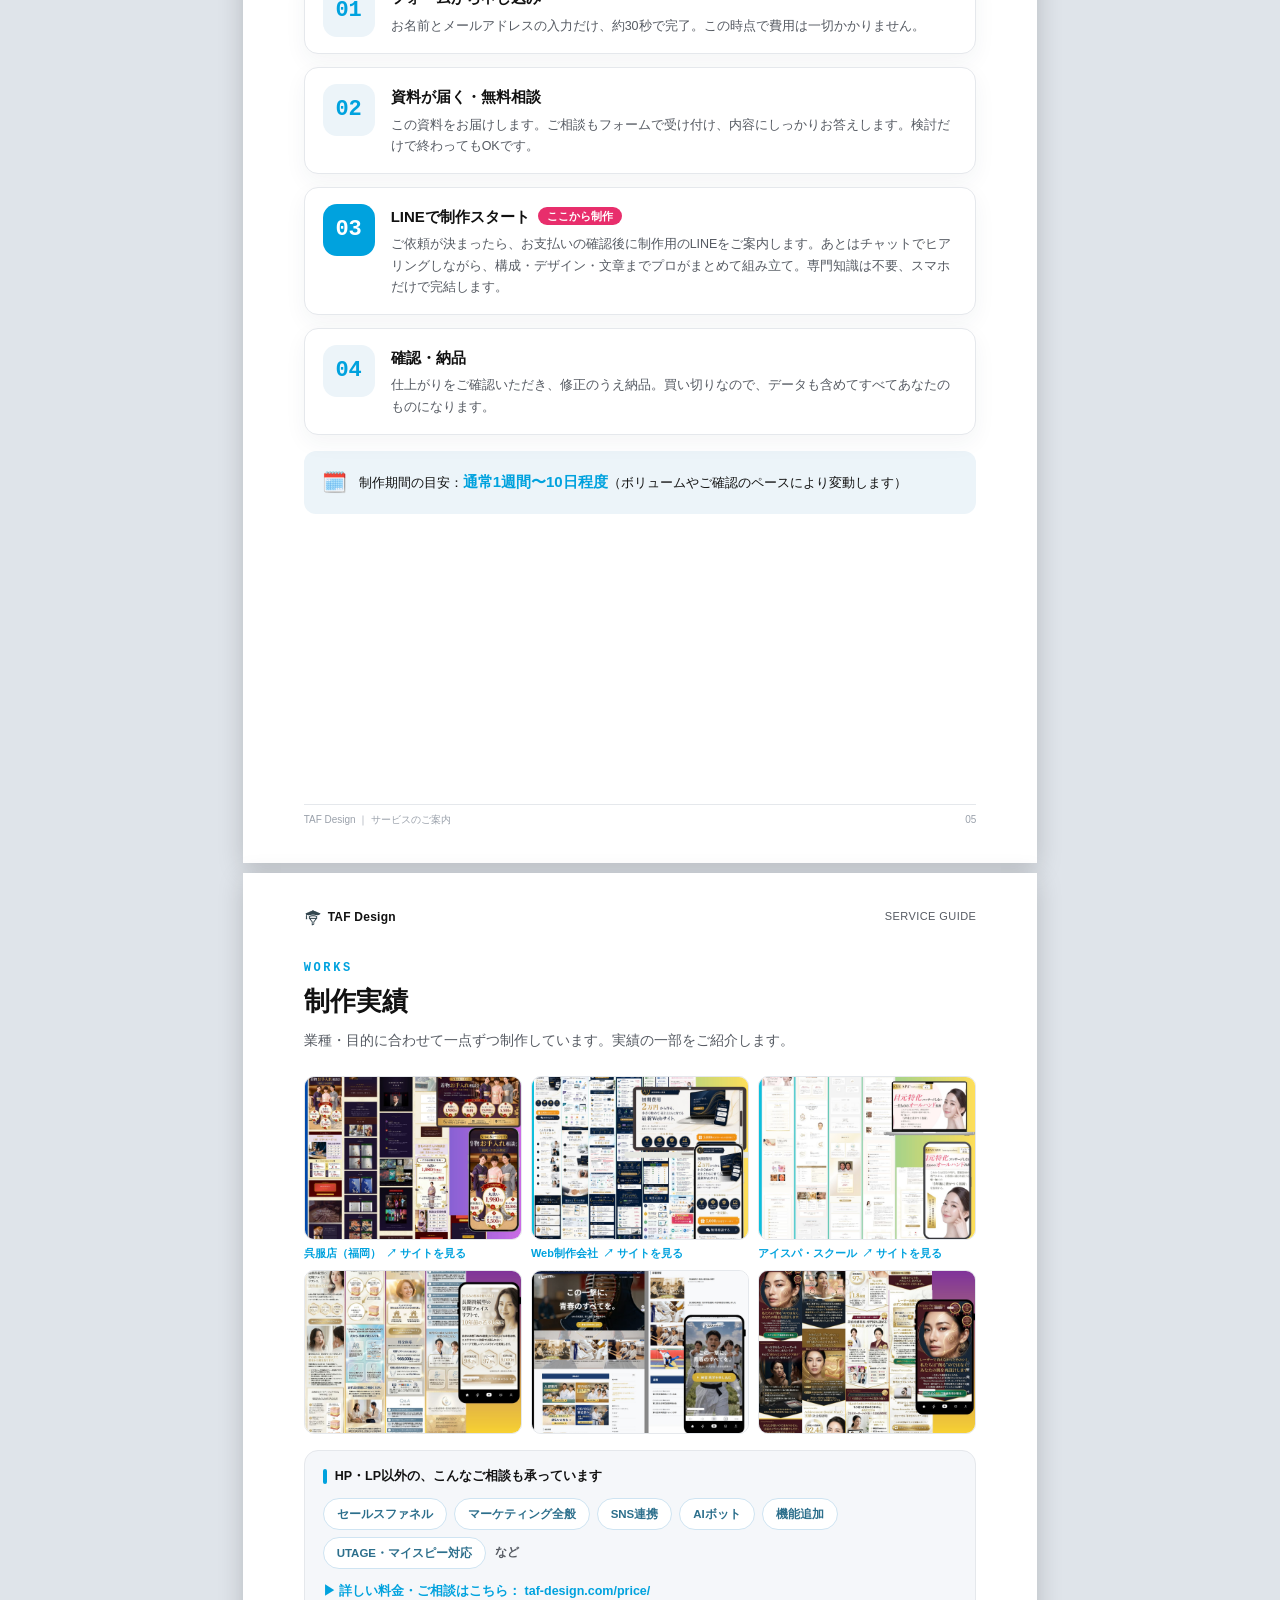
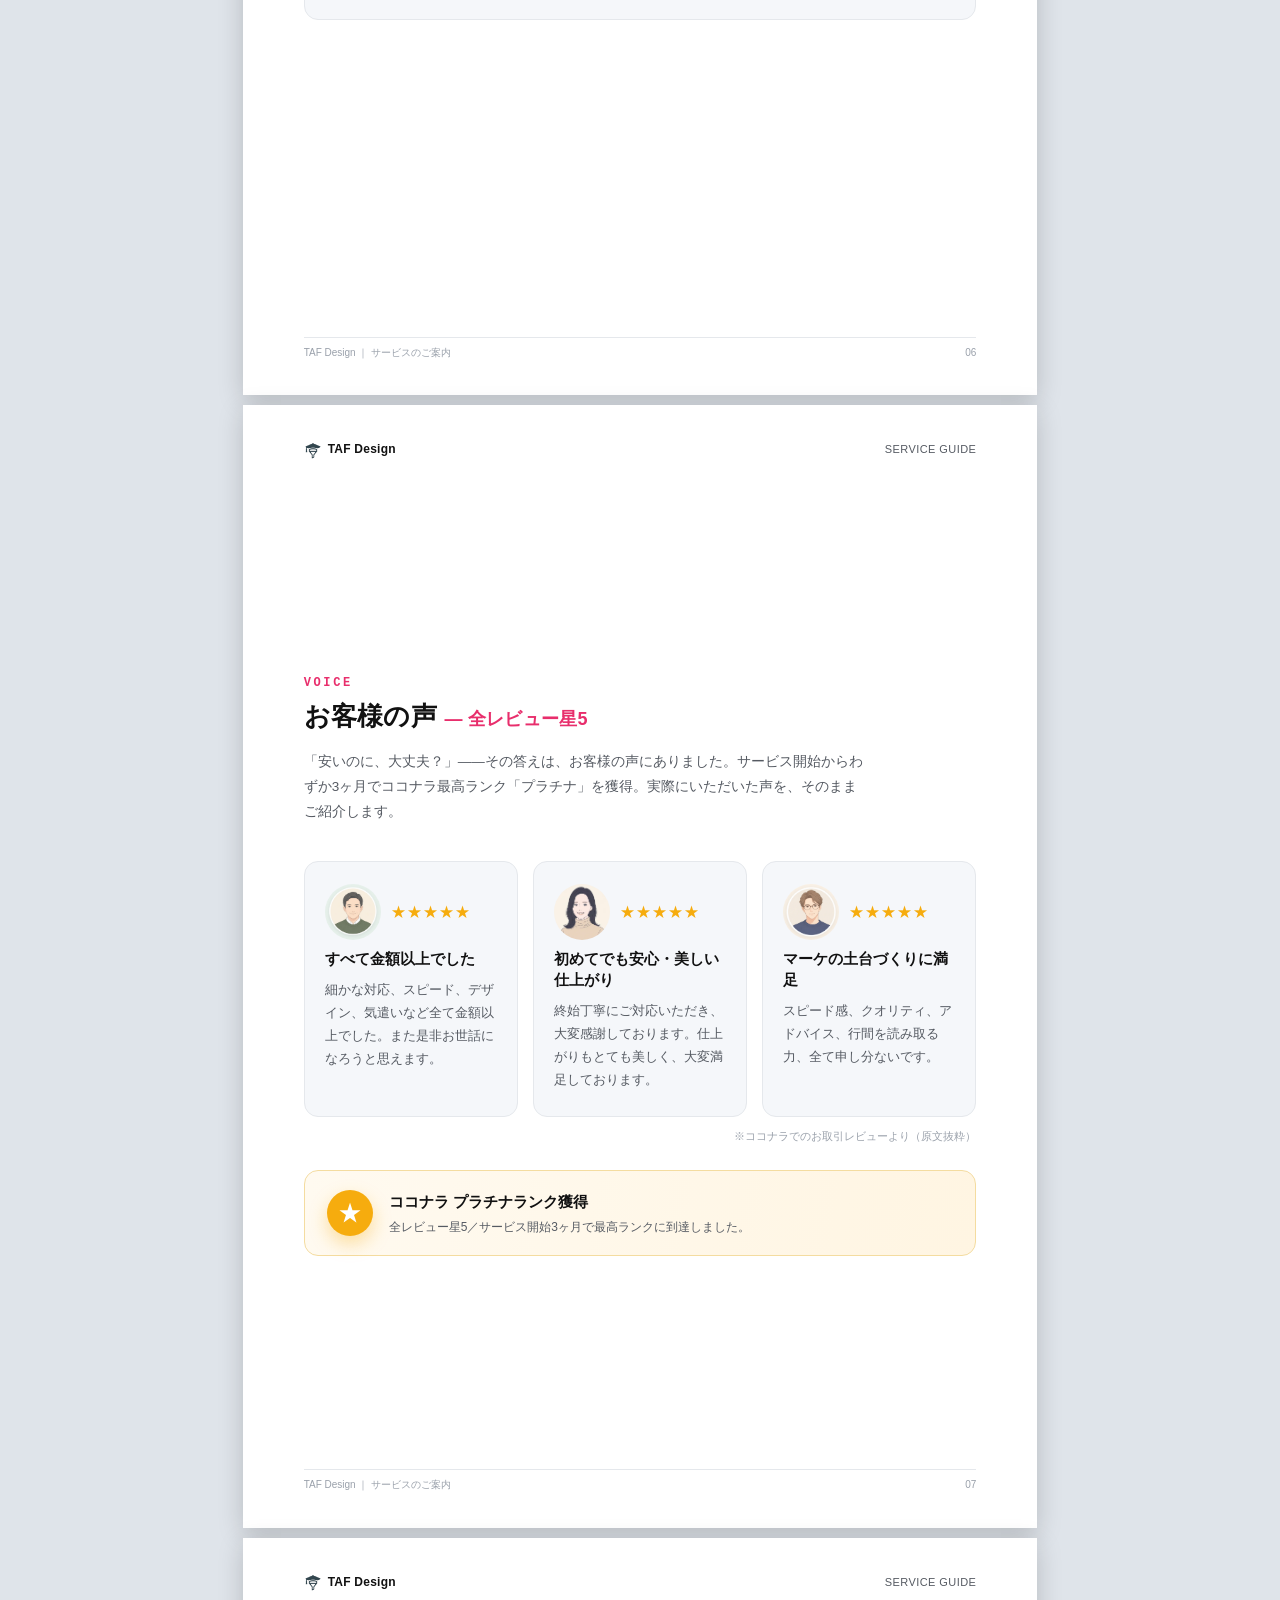
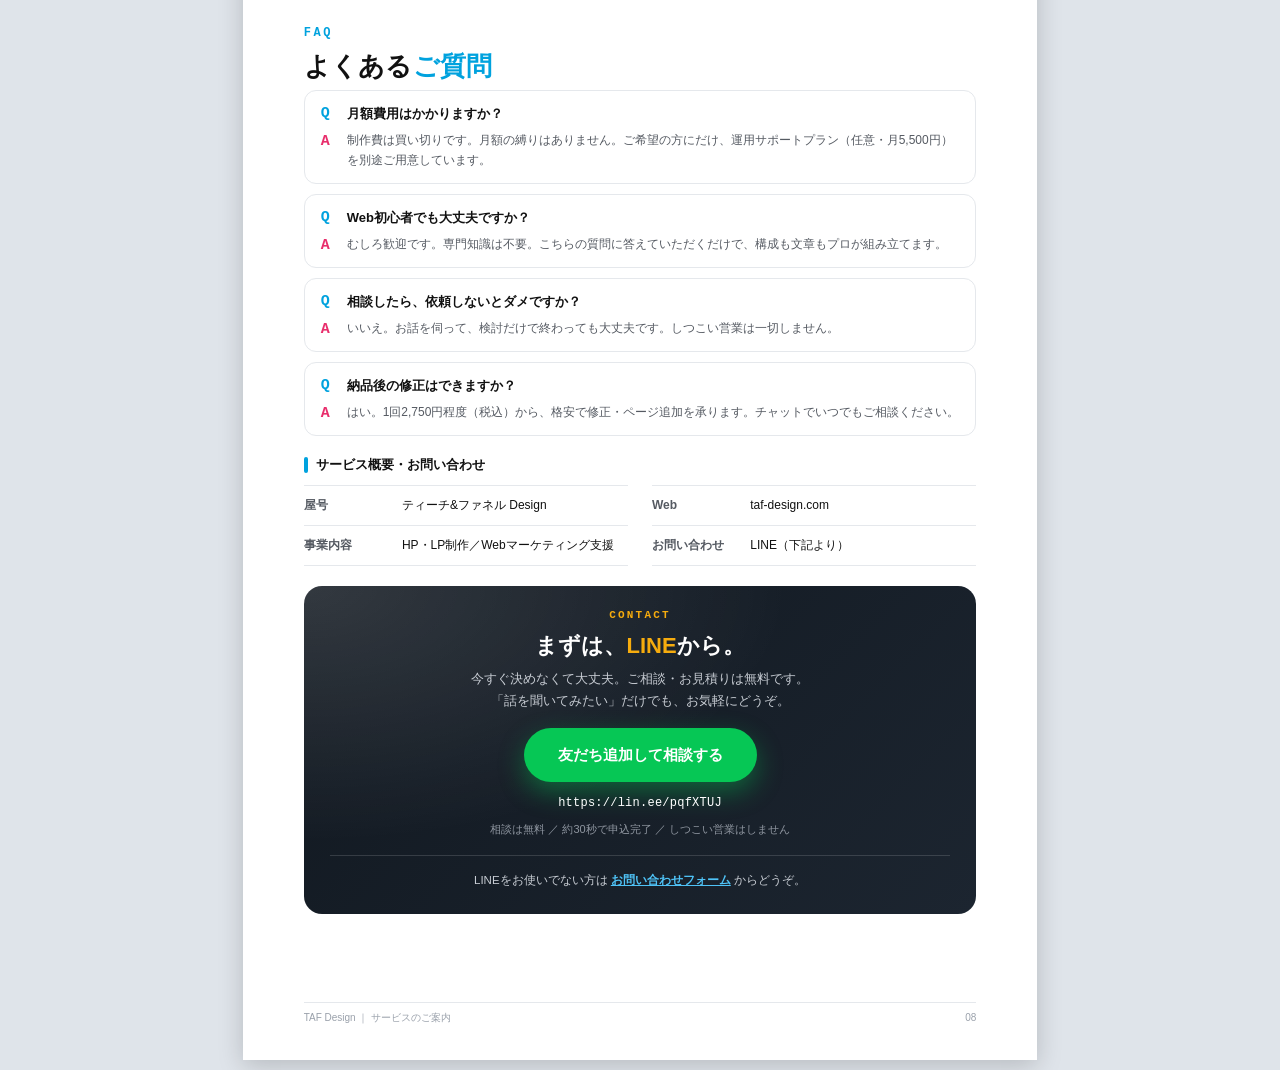
==== commit cf36ab62: "DL資料: LINE非利用者向けにお問い合わせフォームへの導線を追加 Co-Authored-By: Claude Fable 5 <noreply@anthropic.com> Claude-Ses" ====
--- a/shiryo/index.html
+++ b/shiryo/index.html
@@ -232,6 +232,8 @@
     padding:14px 34px;border-radius:999px;text-decoration:none;box-shadow:0 10px 26px rgba(6,199,85,.4);}
   .cta .url{margin-top:11px;font-size:12px;color:#fff;font-family:"Roboto Mono",monospace;letter-spacing:.02em;}
   .cta .sub2{margin-top:6px;font-size:11px;color:#8f96a0;}
+  .cta .alt-contact{margin-top:16px;padding-top:14px;border-top:1px solid rgba(255,255,255,.14);font-size:11.5px;color:#c7ccd3;}
+  .cta .alt-contact a{color:#4fc3f7;font-weight:700;text-decoration:underline;}
 </style>
 </head>
 <body>
@@ -462,6 +464,7 @@
       <a class="btn" href="https://lin.ee/pqfXTUJ">友だち追加して相談する</a>
       <div class="url">https://lin.ee/pqfXTUJ</div>
       <div class="sub2">相談は無料 ／ 約30秒で申込完了 ／ しつこい営業はしません</div>
+      <div class="alt-contact">LINEをお使いでない方は <a href="https://taf-design.com/offer/">お問い合わせフォーム</a> からどうぞ。</div>
     </div>
   </div>
   <div class="pagefoot"><div>TAF Design ｜ サービスのご案内</div><div>08</div></div>
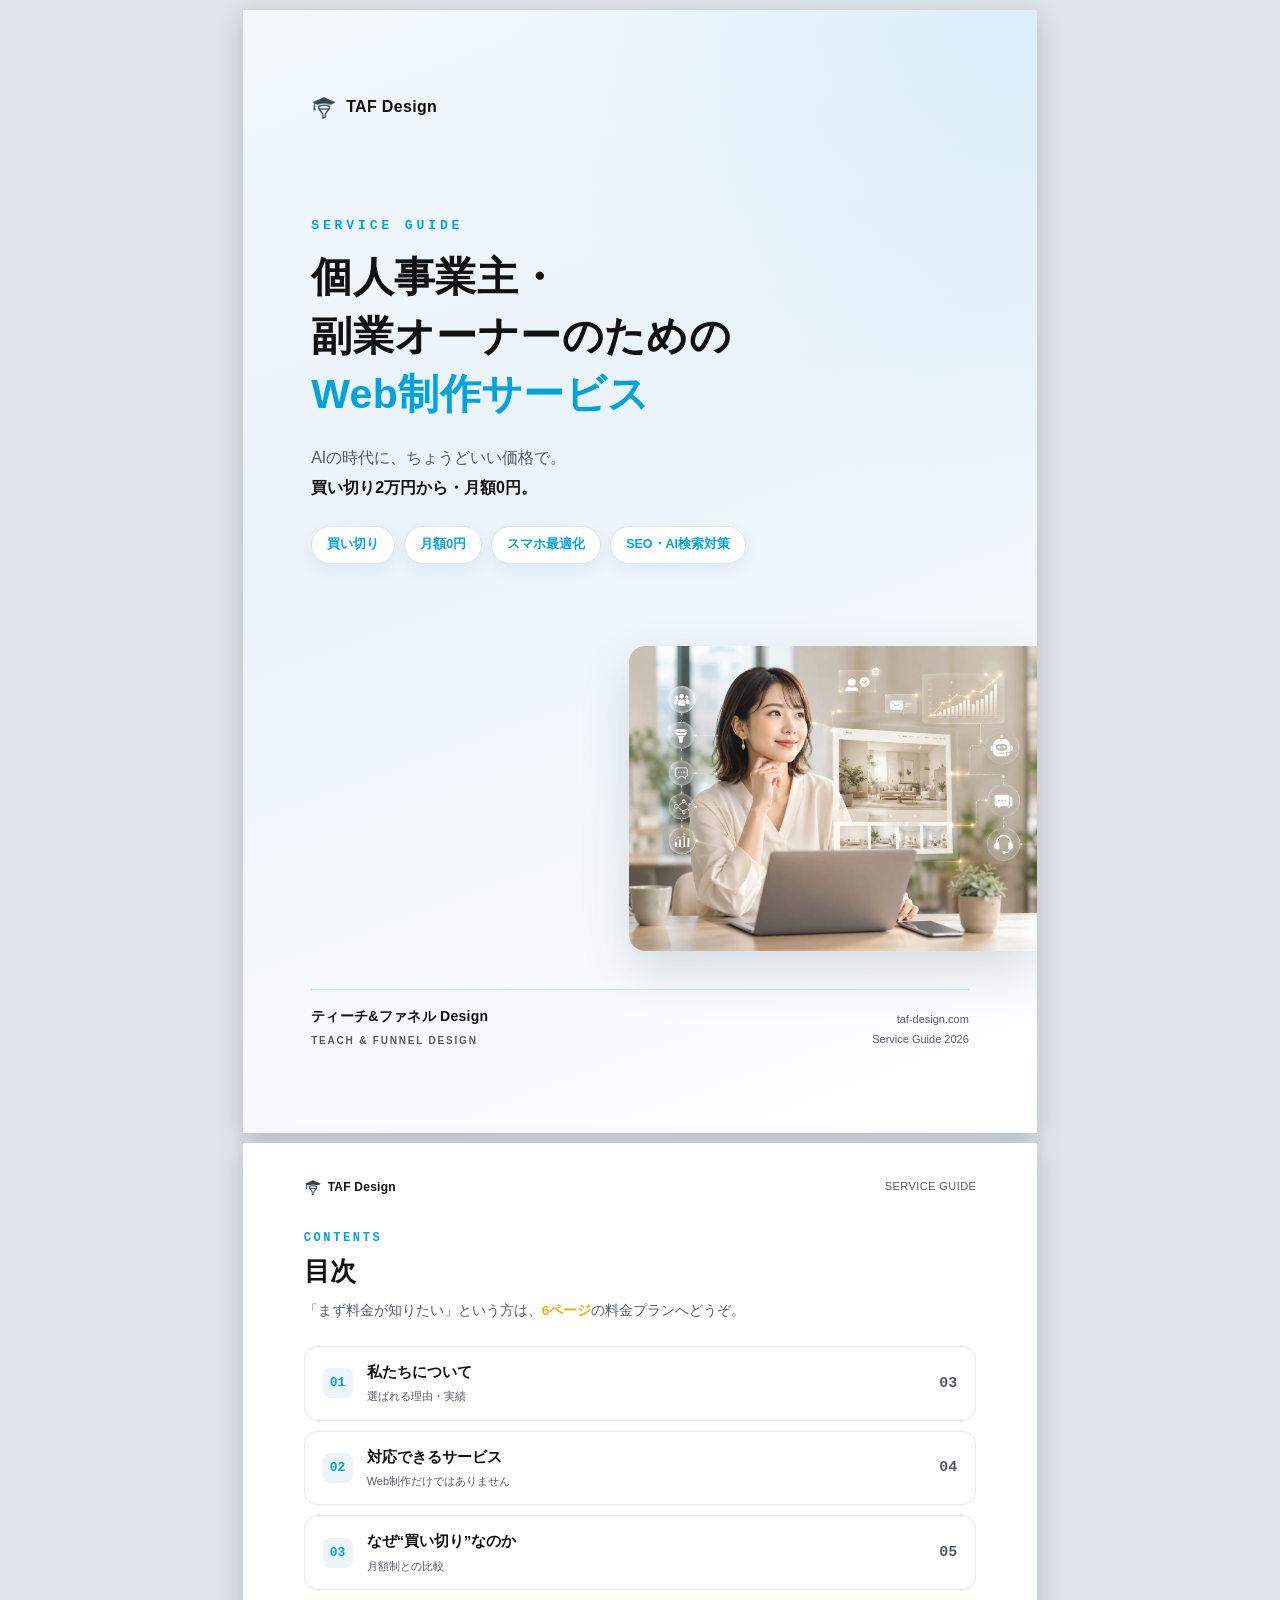
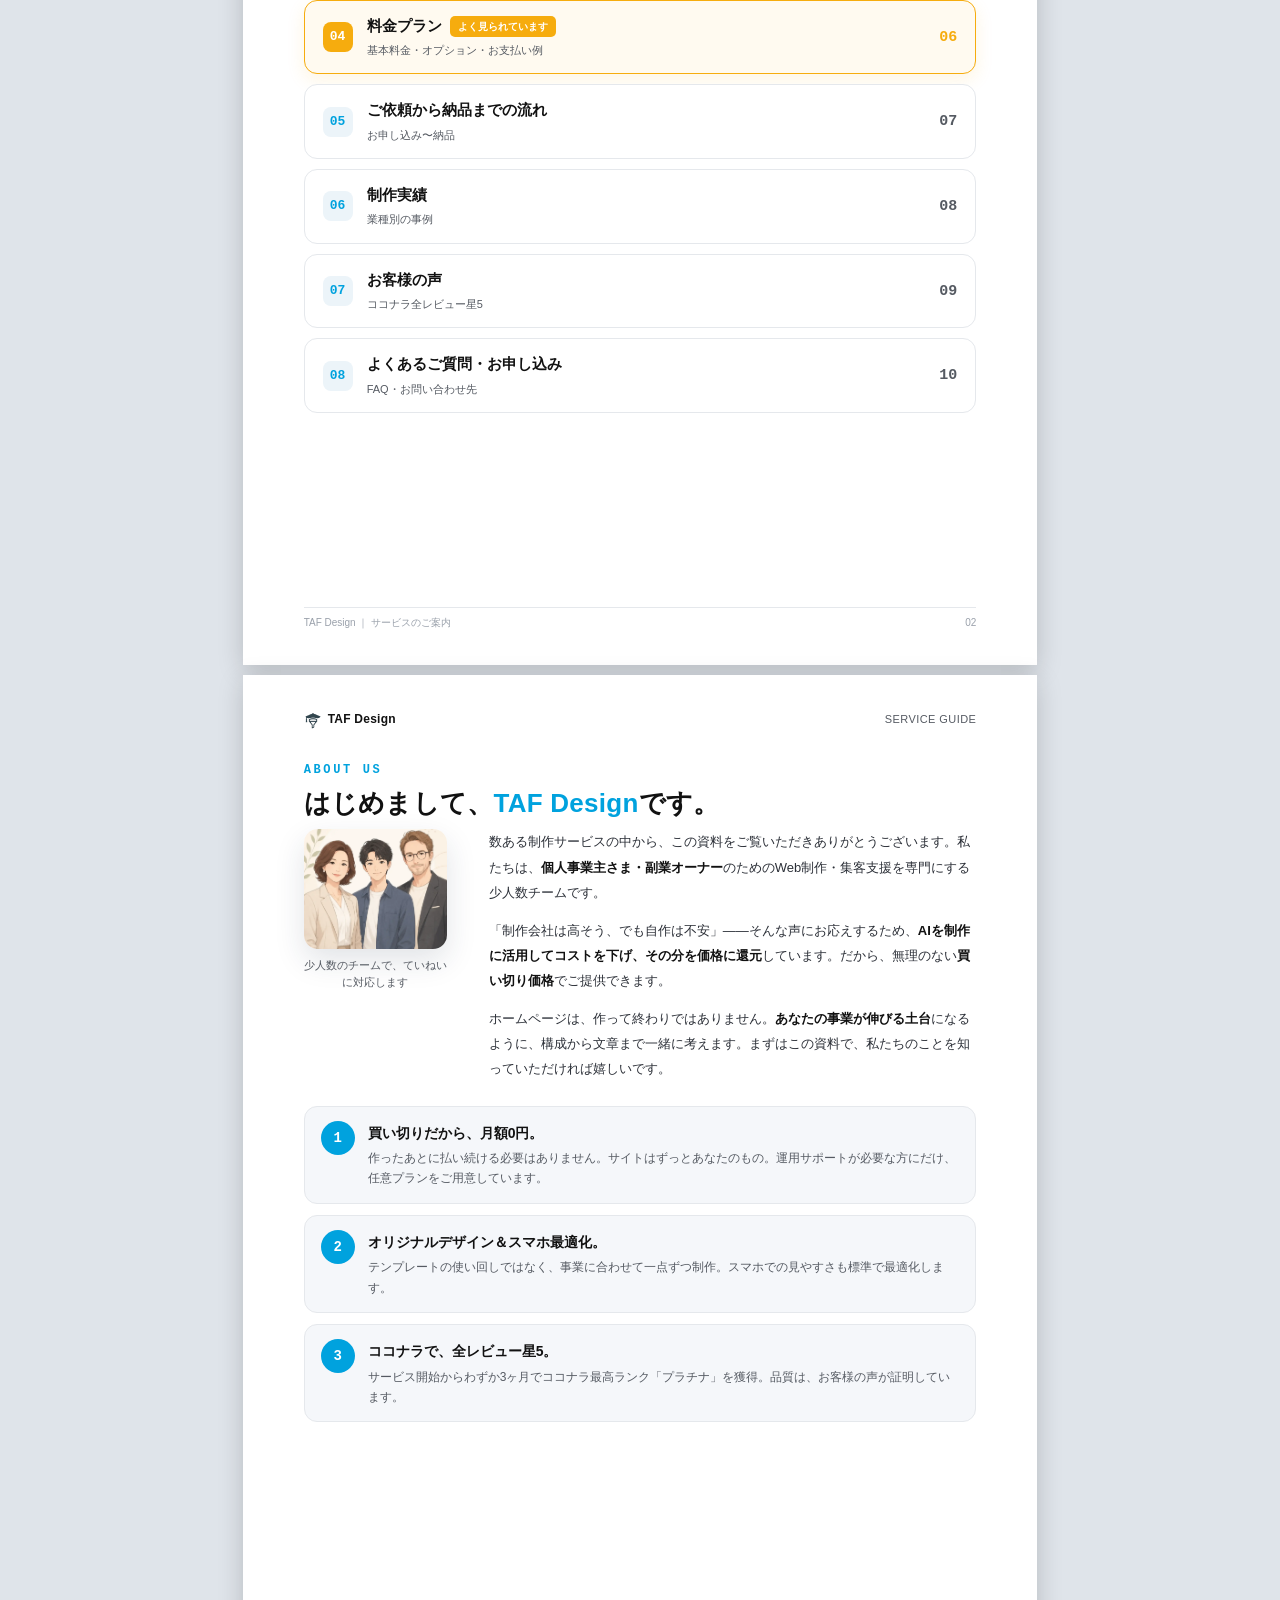
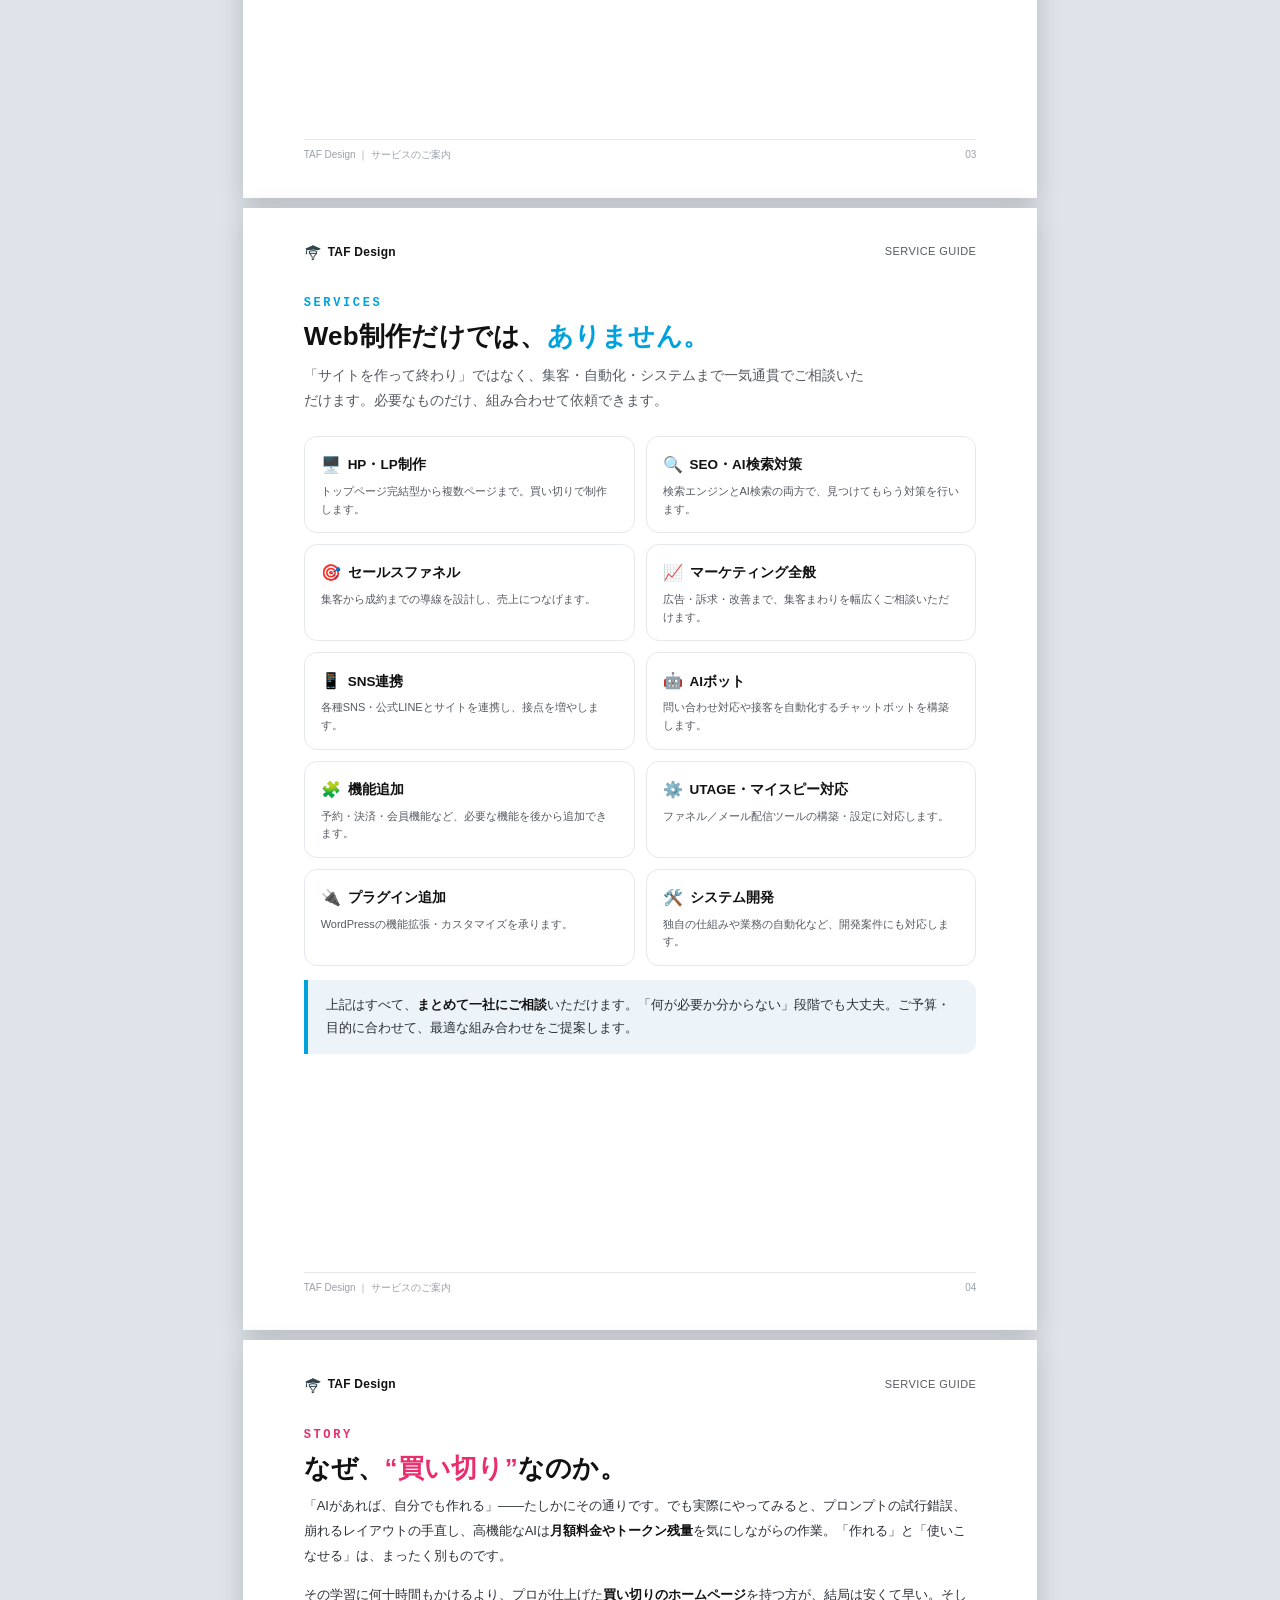
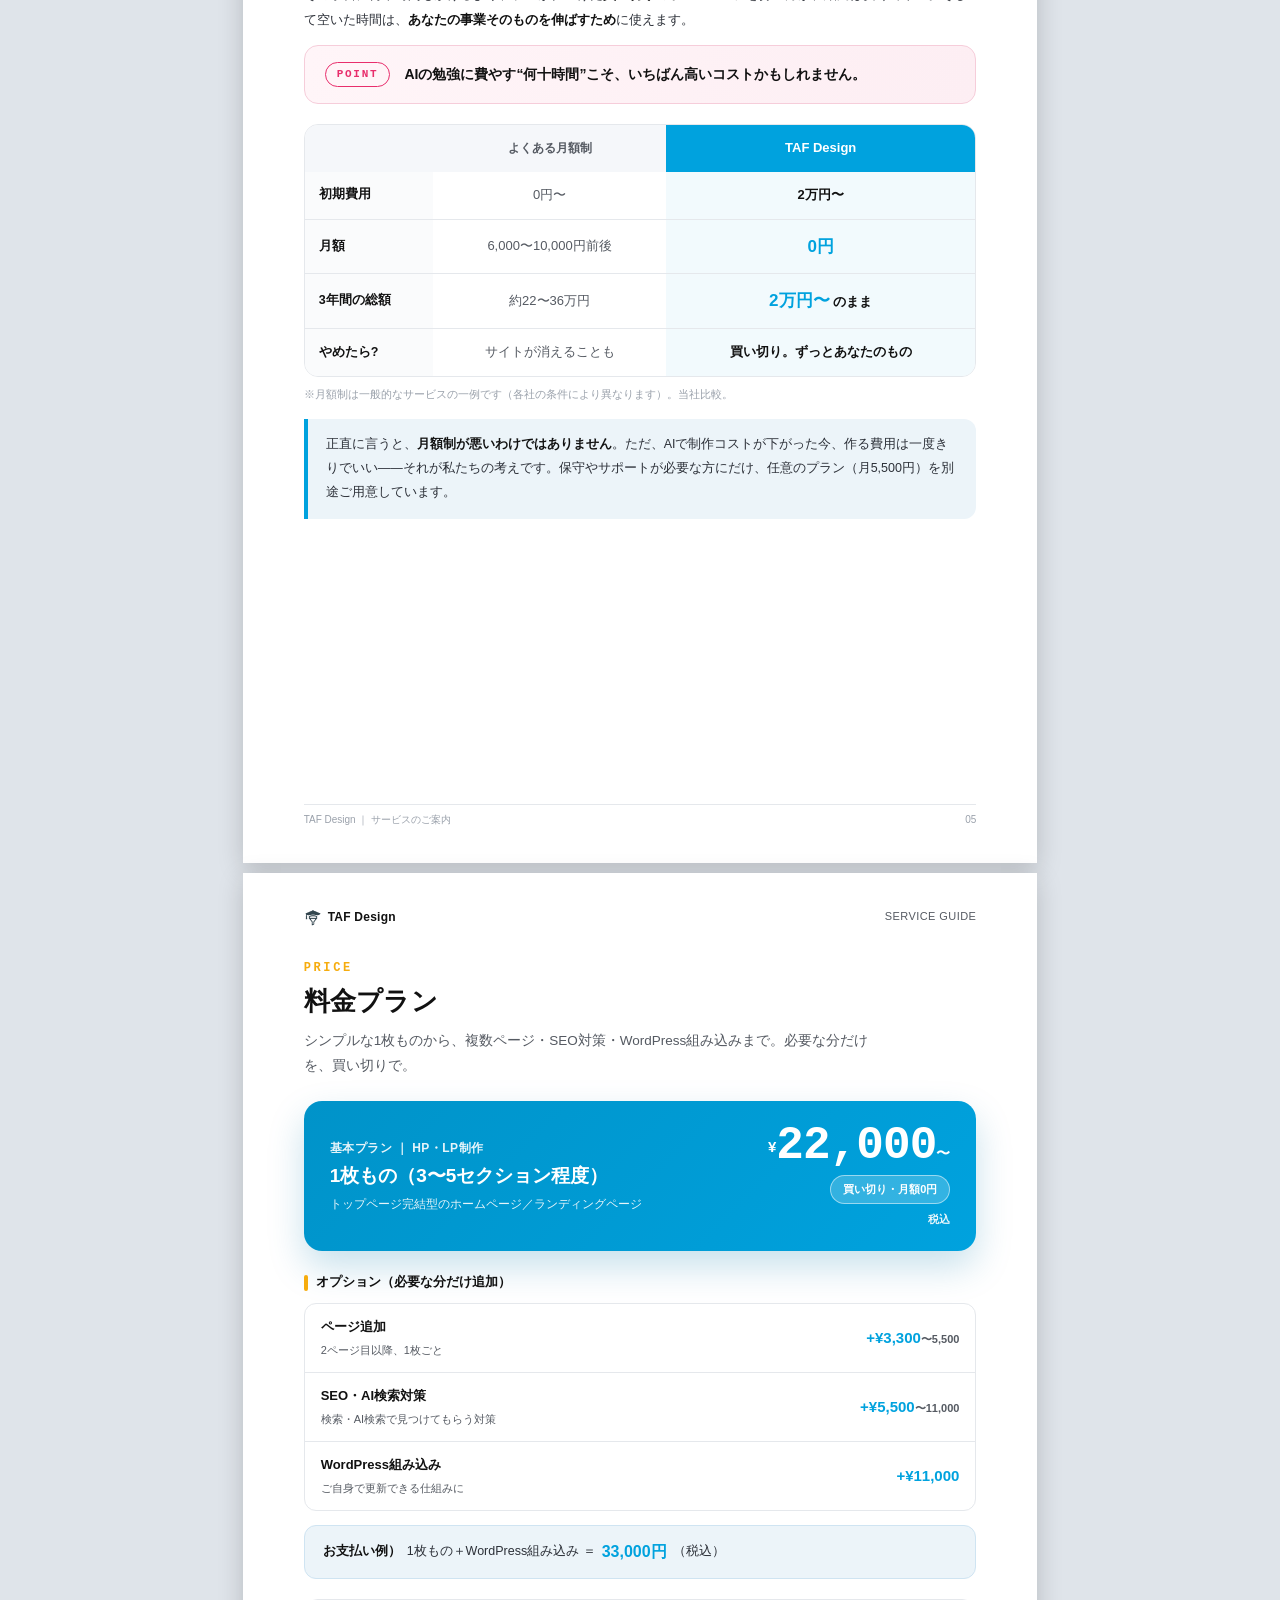
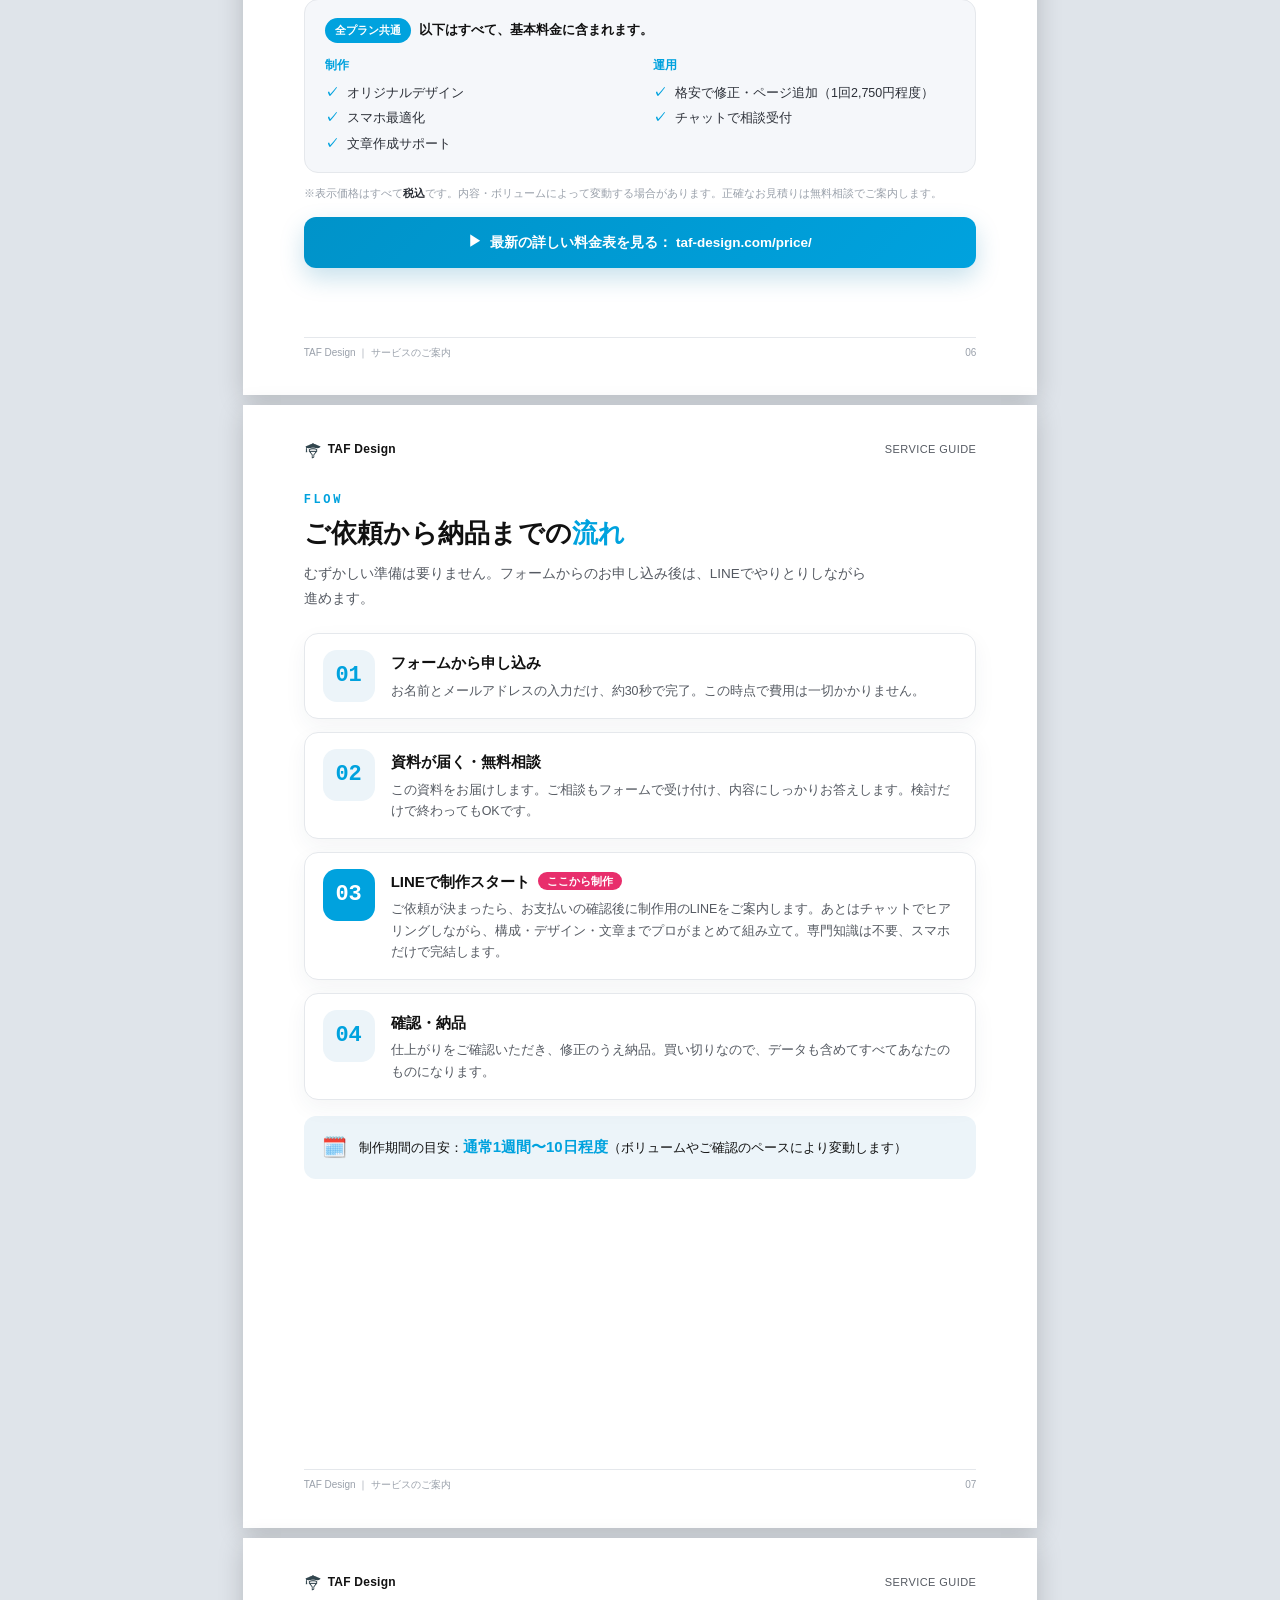
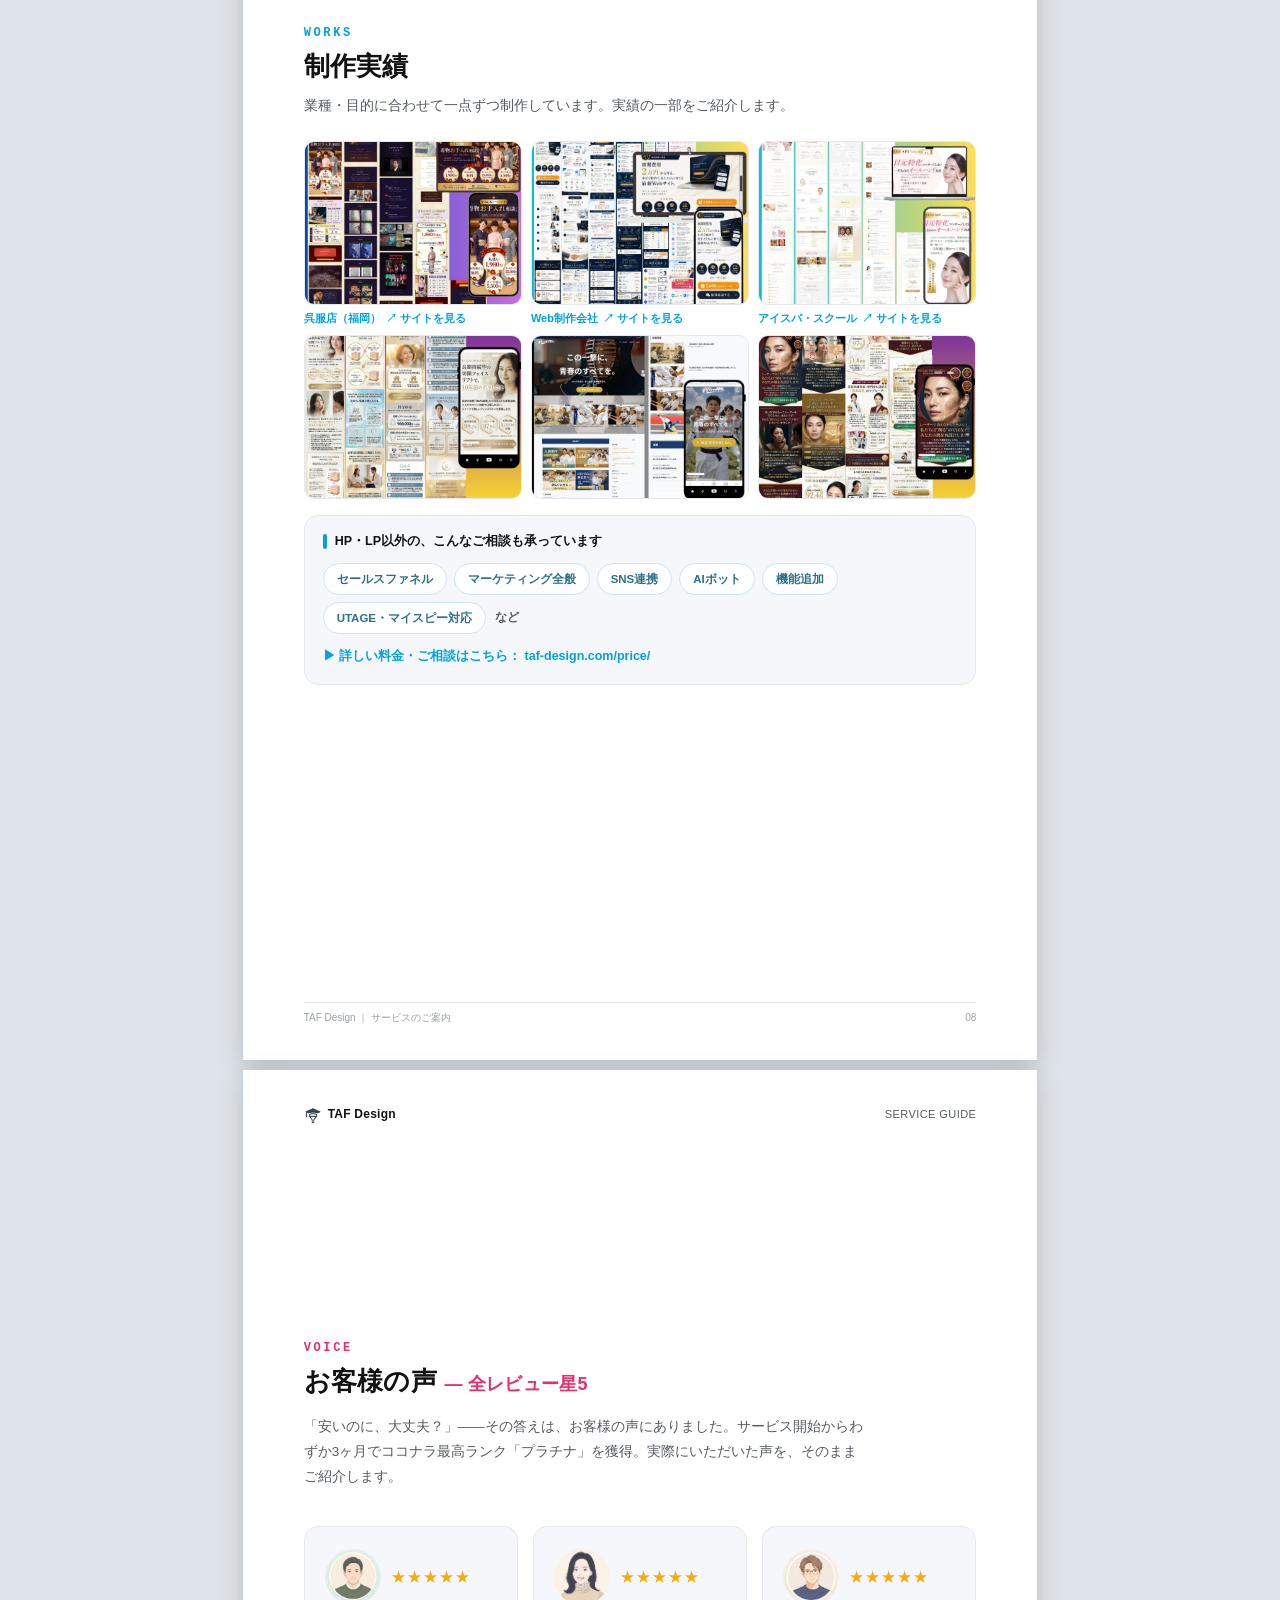
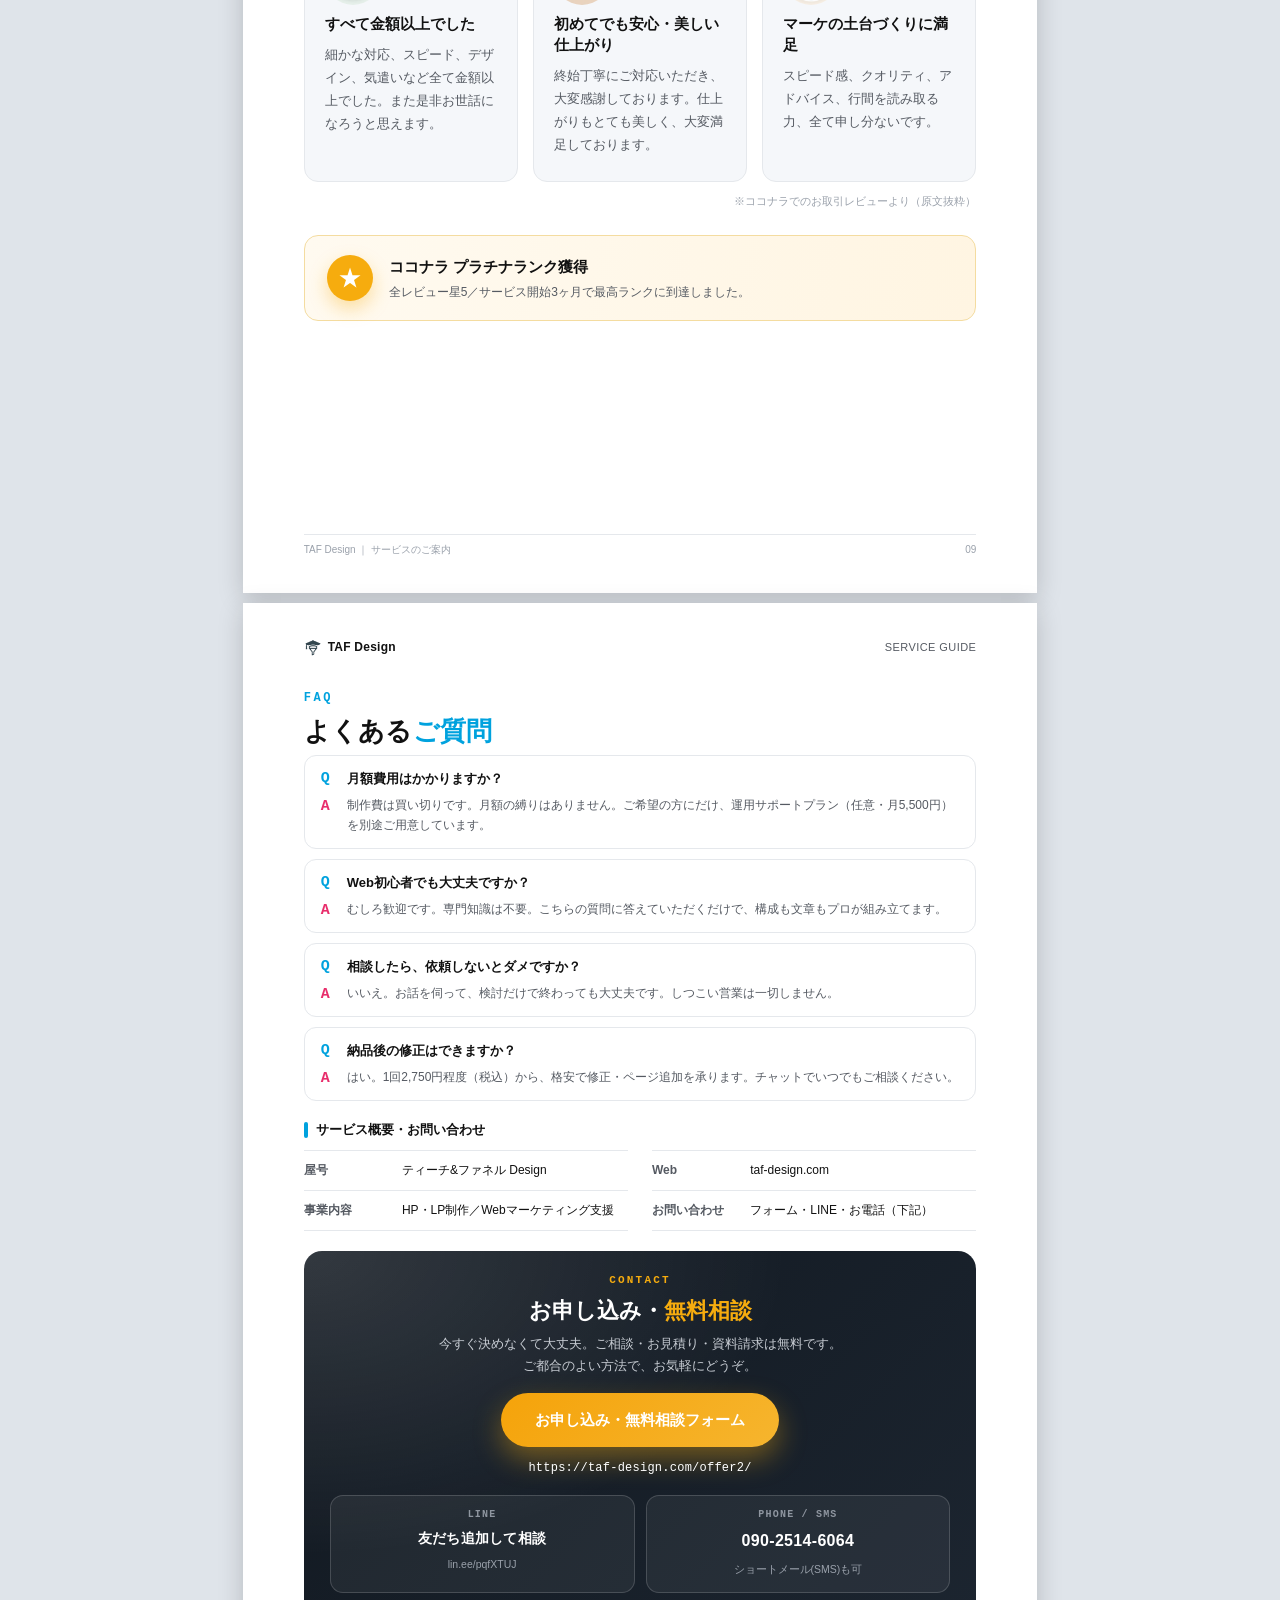
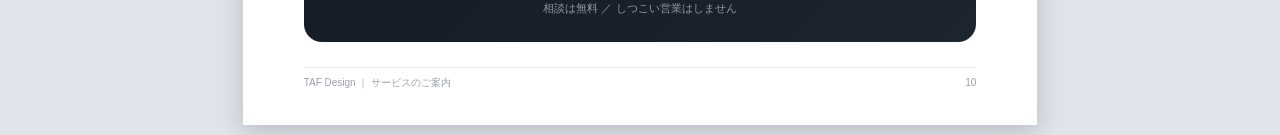
==== commit d887178f: "DL資料を10ページに拡充：目次・対応サービス・料金表リンク・お申込導線を追加 - 表紙: 対象を『個人事業主・副業オーナー』に変更、女性画像の位置を下げてバッジとの被りを解消 - 目次(P2)を追加" ====
--- a/shiryo/index.html
+++ b/shiryo/index.html
@@ -62,7 +62,7 @@
   .cover-badges span{ background:var(--white); border:1.5px solid var(--blue-l); color:var(--blue);
     font-size:12.5px; font-weight:700; padding:7px 15px; border-radius:999px;
     box-shadow:0 6px 16px rgba(30,60,90,.06);}
-  .cover-illust{ position:absolute; right:0; bottom:64mm; width:118mm; opacity:.96;}
+  .cover-illust{ position:absolute; right:0; bottom:48mm; width:108mm; opacity:.96;}
   .cover-illust img{width:100%;display:block;border-radius:16px 0 0 16px;
     box-shadow:0 20px 50px rgba(30,60,90,.16);}
   .cover-foot{ margin-top:auto; display:flex; align-items:flex-end; justify-content:space-between;
@@ -234,6 +234,40 @@
   .cta .sub2{margin-top:6px;font-size:11px;color:#8f96a0;}
   .cta .alt-contact{margin-top:16px;padding-top:14px;border-top:1px solid rgba(255,255,255,.14);font-size:11.5px;color:#c7ccd3;}
   .cta .alt-contact a{color:#4fc3f7;font-weight:700;text-decoration:underline;}
+
+  /* ===== 目次 ===== */
+  .toc-list{display:grid;gap:10px;margin-top:14px;}
+  .toc-item{display:flex;align-items:center;gap:14px;padding:13px 18px;border:1px solid var(--line);border-radius:13px;background:var(--white);text-decoration:none;color:var(--ink);}
+  .toc-item.hot{border-color:var(--orange);background:#fffaf0;box-shadow:0 6px 18px rgba(246,172,14,.12);}
+  .toc-num{width:30px;height:30px;flex:none;border-radius:8px;background:var(--blue-bg);color:var(--blue);font:800 13px/30px "Roboto Mono",monospace;text-align:center;}
+  .toc-item.hot .toc-num{background:var(--orange);color:#fff;}
+  .toc-tt{flex:1;font-size:14.5px;font-weight:800;}
+  .toc-tt small{display:block;font-size:11px;font-weight:500;color:var(--sub);margin-top:2px;}
+  .toc-badge{display:inline-block;background:var(--orange);color:#fff;font-size:10px;font-weight:800;border-radius:5px;padding:2px 8px;margin-left:8px;vertical-align:1px;}
+  .toc-pg{font:800 15px/1 "Roboto Mono",monospace;color:var(--sub);}
+  .toc-item.hot .toc-pg{color:var(--orange);}
+
+  /* ===== 対応できるサービス ===== */
+  .svc-grid{display:grid;grid-template-columns:1fr 1fr;gap:11px;margin-top:6px;}
+  .svc-card{border:1px solid var(--line);border-radius:13px;padding:14px 16px;background:var(--white);}
+  .svc-card h4{font-size:13.5px;font-weight:800;margin:0 0 4px;display:flex;align-items:center;gap:7px;}
+  .svc-card h4 .ic{font-size:16px;}
+  .svc-card p{font-size:11px;color:var(--sub);line-height:1.6;}
+  .svc-more{margin-top:14px;background:var(--blue-bg);border-left:4px solid var(--blue);border-radius:0 12px 12px 0;padding:14px 18px;font-size:12.5px;color:#2c3038;line-height:1.85;}
+  .svc-more b{color:var(--ink);}
+
+  /* ===== 料金表ボタン ===== */
+  .price-cta-link{display:flex;align-items:center;justify-content:center;gap:8px;margin-top:14px;background:linear-gradient(135deg,#0093c9,#00a2de);color:#fff;font-weight:800;font-size:13.5px;padding:14px;border-radius:12px;text-decoration:none;box-shadow:0 10px 24px rgba(0,120,170,.22);}
+  .price-cta-link .arw{font-family:"Roboto Mono",monospace;}
+
+  /* ===== お申し込み(電話/フォーム/LINE) ===== */
+  .cta .btn-apply{background:linear-gradient(135deg,#f5a30a,#f6b52e);box-shadow:0 12px 28px rgba(246,172,14,.4);}
+  .apply-row{display:grid;grid-template-columns:1fr 1fr;gap:11px;margin-top:16px;}
+  .apply-box{background:rgba(255,255,255,.06);border:1px solid rgba(255,255,255,.16);border-radius:13px;padding:14px 12px;text-align:center;}
+  .apply-box .al{font:800 10px/1 "Roboto Mono",monospace;letter-spacing:.12em;color:#8f96a0;}
+  .apply-box .av{font-size:16px;font-weight:800;color:#fff;margin-top:7px;letter-spacing:.02em;}
+  .apply-box .av.sm{font-size:13.5px;}
+  .apply-box .as{font-size:10.5px;color:#9aa1ab;margin-top:5px;}
 </style>
 </head>
 <body>
@@ -245,7 +279,7 @@
 
     <div class="cover-mid">
       <div class="cover-eyebrow">SERVICE GUIDE</div>
-      <h1>個人事業主・<br>小さなお店のための<br><span class="bl">Web制作サービス</span></h1>
+      <h1>個人事業主・<br>副業オーナーのための<br><span class="bl">Web制作サービス</span></h1>
       <p class="cover-sub">AIの時代に、ちょうどいい価格で。<br><b>買い切り2万円から・月額0円。</b></p>
       <div class="cover-badges"><span>買い切り</span><span>月額0円</span><span>スマホ最適化</span><span>SEO・AI検索対策</span></div>
     </div>
@@ -259,7 +293,28 @@
   </div>
 </section>
 
-<!-- ============================ PAGE 2 : GREETING ============================ -->
+<!-- ============================ PAGE 2 : 目次 ============================ -->
+<section class="page">
+  <div class="brandbar"><div class="b-logo"><img src="../images/icon.webp" alt="">TAF Design</div><div>SERVICE GUIDE</div></div>
+  <div class="content">
+    <div class="eyebrow">CONTENTS</div>
+    <h2 class="sec">目次</h2>
+    <p class="lead">「まず料金が知りたい」という方は、<b style="color:#F6AC0E;">6ページ</b>の料金プランへどうぞ。</p>
+    <div class="toc-list">
+      <div class="toc-item"><span class="toc-num">01</span><span class="toc-tt">私たちについて<small>選ばれる理由・実績</small></span><span class="toc-pg">03</span></div>
+      <div class="toc-item"><span class="toc-num">02</span><span class="toc-tt">対応できるサービス<small>Web制作だけではありません</small></span><span class="toc-pg">04</span></div>
+      <div class="toc-item"><span class="toc-num">03</span><span class="toc-tt">なぜ&ldquo;買い切り&rdquo;なのか<small>月額制との比較</small></span><span class="toc-pg">05</span></div>
+      <div class="toc-item hot"><span class="toc-num">04</span><span class="toc-tt">料金プラン<span class="toc-badge">よく見られています</span><small>基本料金・オプション・お支払い例</small></span><span class="toc-pg">06</span></div>
+      <div class="toc-item"><span class="toc-num">05</span><span class="toc-tt">ご依頼から納品までの流れ<small>お申し込み〜納品</small></span><span class="toc-pg">07</span></div>
+      <div class="toc-item"><span class="toc-num">06</span><span class="toc-tt">制作実績<small>業種別の事例</small></span><span class="toc-pg">08</span></div>
+      <div class="toc-item"><span class="toc-num">07</span><span class="toc-tt">お客様の声<small>ココナラ全レビュー星5</small></span><span class="toc-pg">09</span></div>
+      <div class="toc-item"><span class="toc-num">08</span><span class="toc-tt">よくあるご質問・お申し込み<small>FAQ・お問い合わせ先</small></span><span class="toc-pg">10</span></div>
+    </div>
+  </div>
+  <div class="pagefoot"><div>TAF Design ｜ サービスのご案内</div><div>02</div></div>
+</section>
+
+<!-- ============================ PAGE 3 : GREETING ============================ -->
 <section class="page">
   <div class="brandbar"><div class="b-logo"><img src="../images/icon.webp" alt="">TAF Design</div><div>SERVICE GUIDE</div></div>
   <div class="content">
@@ -271,7 +326,7 @@
         <div class="cap">少人数のチームで、ていねいに対応します</div>
       </div>
       <div class="greet-body">
-        <p>数ある制作サービスの中から、この資料をご覧いただきありがとうございます。私たちは、<b>個人事業主さま・小さなお店</b>のためのWeb制作を専門にする少人数チームです。</p>
+        <p>数ある制作サービスの中から、この資料をご覧いただきありがとうございます。私たちは、<b>個人事業主さま・副業オーナー</b>のためのWeb制作・集客支援を専門にする少人数チームです。</p>
         <p>「制作会社は高そう、でも自作は不安」——そんな声にお応えするため、<b>AIを制作に活用してコストを下げ、その分を価格に還元</b>しています。だから、無理のない<b>買い切り価格</b>でご提供できます。</p>
         <p>ホームページは、作って終わりではありません。<b>あなたの事業が伸びる土台</b>になるように、構成から文章まで一緒に考えます。まずはこの資料で、私たちのことを知っていただければ嬉しいです。</p>
       </div>
@@ -283,10 +338,34 @@
       <div class="reason"><div class="n">3</div><div><h4>ココナラで、全レビュー星5。</h4><p>サービス開始からわずか3ヶ月でココナラ最高ランク「プラチナ」を獲得。品質は、お客様の声が証明しています。</p></div></div>
     </div>
   </div>
-  <div class="pagefoot"><div>TAF Design ｜ サービスのご案内</div><div>02</div></div>
-</section>
-
-<!-- ============================ PAGE 3 : WHY KAIKIRI ============================ -->
+  <div class="pagefoot"><div>TAF Design ｜ サービスのご案内</div><div>03</div></div>
+</section>
+
+<!-- ============================ PAGE 4 : 対応できるサービス ============================ -->
+<section class="page">
+  <div class="brandbar"><div class="b-logo"><img src="../images/icon.webp" alt="">TAF Design</div><div>SERVICE GUIDE</div></div>
+  <div class="content">
+    <div class="eyebrow">SERVICES</div>
+    <h2 class="sec">Web制作だけでは、<span class="bl">ありません。</span></h2>
+    <p class="lead">「サイトを作って終わり」ではなく、集客・自動化・システムまで一気通貫でご相談いただけます。必要なものだけ、組み合わせて依頼できます。</p>
+    <div class="svc-grid">
+      <div class="svc-card"><h4><span class="ic">🖥️</span>HP・LP制作</h4><p>トップページ完結型から複数ページまで。買い切りで制作します。</p></div>
+      <div class="svc-card"><h4><span class="ic">🔍</span>SEO・AI検索対策</h4><p>検索エンジンとAI検索の両方で、見つけてもらう対策を行います。</p></div>
+      <div class="svc-card"><h4><span class="ic">🎯</span>セールスファネル</h4><p>集客から成約までの導線を設計し、売上につなげます。</p></div>
+      <div class="svc-card"><h4><span class="ic">📈</span>マーケティング全般</h4><p>広告・訴求・改善まで、集客まわりを幅広くご相談いただけます。</p></div>
+      <div class="svc-card"><h4><span class="ic">📱</span>SNS連携</h4><p>各種SNS・公式LINEとサイトを連携し、接点を増やします。</p></div>
+      <div class="svc-card"><h4><span class="ic">🤖</span>AIボット</h4><p>問い合わせ対応や接客を自動化するチャットボットを構築します。</p></div>
+      <div class="svc-card"><h4><span class="ic">🧩</span>機能追加</h4><p>予約・決済・会員機能など、必要な機能を後から追加できます。</p></div>
+      <div class="svc-card"><h4><span class="ic">⚙️</span>UTAGE・マイスピー対応</h4><p>ファネル／メール配信ツールの構築・設定に対応します。</p></div>
+      <div class="svc-card"><h4><span class="ic">🔌</span>プラグイン追加</h4><p>WordPressの機能拡張・カスタマイズを承ります。</p></div>
+      <div class="svc-card"><h4><span class="ic">🛠️</span>システム開発</h4><p>独自の仕組みや業務の自動化など、開発案件にも対応します。</p></div>
+    </div>
+    <div class="svc-more">上記はすべて、<b>まとめて一社にご相談</b>いただけます。「何が必要か分からない」段階でも大丈夫。ご予算・目的に合わせて、最適な組み合わせをご提案します。</div>
+  </div>
+  <div class="pagefoot"><div>TAF Design ｜ サービスのご案内</div><div>04</div></div>
+</section>
+
+<!-- ============================ PAGE 5 : WHY KAIKIRI ============================ -->
 <section class="page">
   <div class="brandbar"><div class="b-logo"><img src="../images/icon.webp" alt="">TAF Design</div><div>SERVICE GUIDE</div></div>
   <div class="content">
@@ -314,7 +393,7 @@
 
     <div class="honest">正直に言うと、<b>月額制が悪いわけではありません</b>。ただ、AIで制作コストが下がった今、作る費用は一度きりでいい——それが私たちの考えです。保守やサポートが必要な方にだけ、任意のプラン（月5,500円）を別途ご用意しています。</div>
   </div>
-  <div class="pagefoot"><div>TAF Design ｜ サービスのご案内</div><div>03</div></div>
+  <div class="pagefoot"><div>TAF Design ｜ サービスのご案内</div><div>05</div></div>
 </section>
 
 <!-- ============================ PAGE 4 : PRICE ============================ -->
@@ -362,8 +441,9 @@
     </div>
 
     <p class="price-note">※表示価格はすべて<b style="color:#2c3038;">税込</b>です。内容・ボリュームによって変動する場合があります。正確なお見積りは無料相談でご案内します。</p>
-  </div>
-  <div class="pagefoot"><div>TAF Design ｜ サービスのご案内</div><div>04</div></div>
+    <a class="price-cta-link" href="https://taf-design.com/price/"><span class="arw">▶</span> 最新の詳しい料金表を見る： taf-design.com/price/</a>
+  </div>
+  <div class="pagefoot"><div>TAF Design ｜ サービスのご案内</div><div>06</div></div>
 </section>
 
 <!-- ============================ PAGE 5 : FLOW ============================ -->
@@ -383,7 +463,7 @@
 
     <div class="flow-time"><span class="ic">🗓️</span><div>制作期間の目安：<b>通常1週間〜10日程度</b>（ボリュームやご確認のペースにより変動します）</div></div>
   </div>
-  <div class="pagefoot"><div>TAF Design ｜ サービスのご案内</div><div>05</div></div>
+  <div class="pagefoot"><div>TAF Design ｜ サービスのご案内</div><div>07</div></div>
 </section>
 
 <!-- ============================ PAGE 6 : WORKS + VOICE ============================ -->
@@ -407,7 +487,7 @@
     </div>
 
   </div>
-  <div class="pagefoot"><div>TAF Design ｜ サービスのご案内</div><div>06</div></div>
+  <div class="pagefoot"><div>TAF Design ｜ サービスのご案内</div><div>08</div></div>
 </section>
 
 <!-- ============================ PAGE 7 : VOICE ============================ -->
@@ -429,7 +509,7 @@
       <div><b>ココナラ プラチナランク獲得</b><span>全レビュー星5／サービス開始3ヶ月で最高ランクに到達しました。</span></div>
     </div>
   </div>
-  <div class="pagefoot"><div>TAF Design ｜ サービスのご案内</div><div>07</div></div>
+  <div class="pagefoot"><div>TAF Design ｜ サービスのご案内</div><div>09</div></div>
 </section>
 
 <!-- ============================ PAGE 8 : FAQ + CONTACT ============================ -->
@@ -453,21 +533,24 @@
       </dl>
       <dl>
         <dt>Web</dt><dd>taf-design.com</dd>
-        <dt>お問い合わせ</dt><dd>LINE（下記より）</dd>
+        <dt>お問い合わせ</dt><dd>フォーム・LINE・お電話（下記）</dd>
       </dl>
     </div>
 
     <div class="cta">
       <div class="lb">CONTACT</div>
-      <h3>まずは、<span class="or">LINE</span>から。</h3>
-      <p>今すぐ決めなくて大丈夫。ご相談・お見積りは無料です。<br>「話を聞いてみたい」だけでも、お気軽にどうぞ。</p>
-      <a class="btn" href="https://lin.ee/pqfXTUJ">友だち追加して相談する</a>
-      <div class="url">https://lin.ee/pqfXTUJ</div>
-      <div class="sub2">相談は無料 ／ 約30秒で申込完了 ／ しつこい営業はしません</div>
-      <div class="alt-contact">LINEをお使いでない方は <a href="https://taf-design.com/offer/">お問い合わせフォーム</a> からどうぞ。</div>
-    </div>
-  </div>
-  <div class="pagefoot"><div>TAF Design ｜ サービスのご案内</div><div>08</div></div>
+      <h3>お申し込み・<span class="or">無料相談</span></h3>
+      <p>今すぐ決めなくて大丈夫。ご相談・お見積り・資料請求は無料です。<br>ご都合のよい方法で、お気軽にどうぞ。</p>
+      <a class="btn btn-apply" href="https://taf-design.com/offer2/">お申し込み・無料相談フォーム</a>
+      <div class="url">https://taf-design.com/offer2/</div>
+      <div class="apply-row">
+        <div class="apply-box"><div class="al">LINE</div><div class="av sm">友だち追加して相談</div><div class="as">lin.ee/pqfXTUJ</div></div>
+        <div class="apply-box"><div class="al">PHONE / SMS</div><div class="av">090-2514-6064</div><div class="as">ショートメール(SMS)も可</div></div>
+      </div>
+      <div class="sub2">相談は無料 ／ しつこい営業はしません</div>
+    </div>
+  </div>
+  <div class="pagefoot"><div>TAF Design ｜ サービスのご案内</div><div>10</div></div>
 </section>
 
 </body>
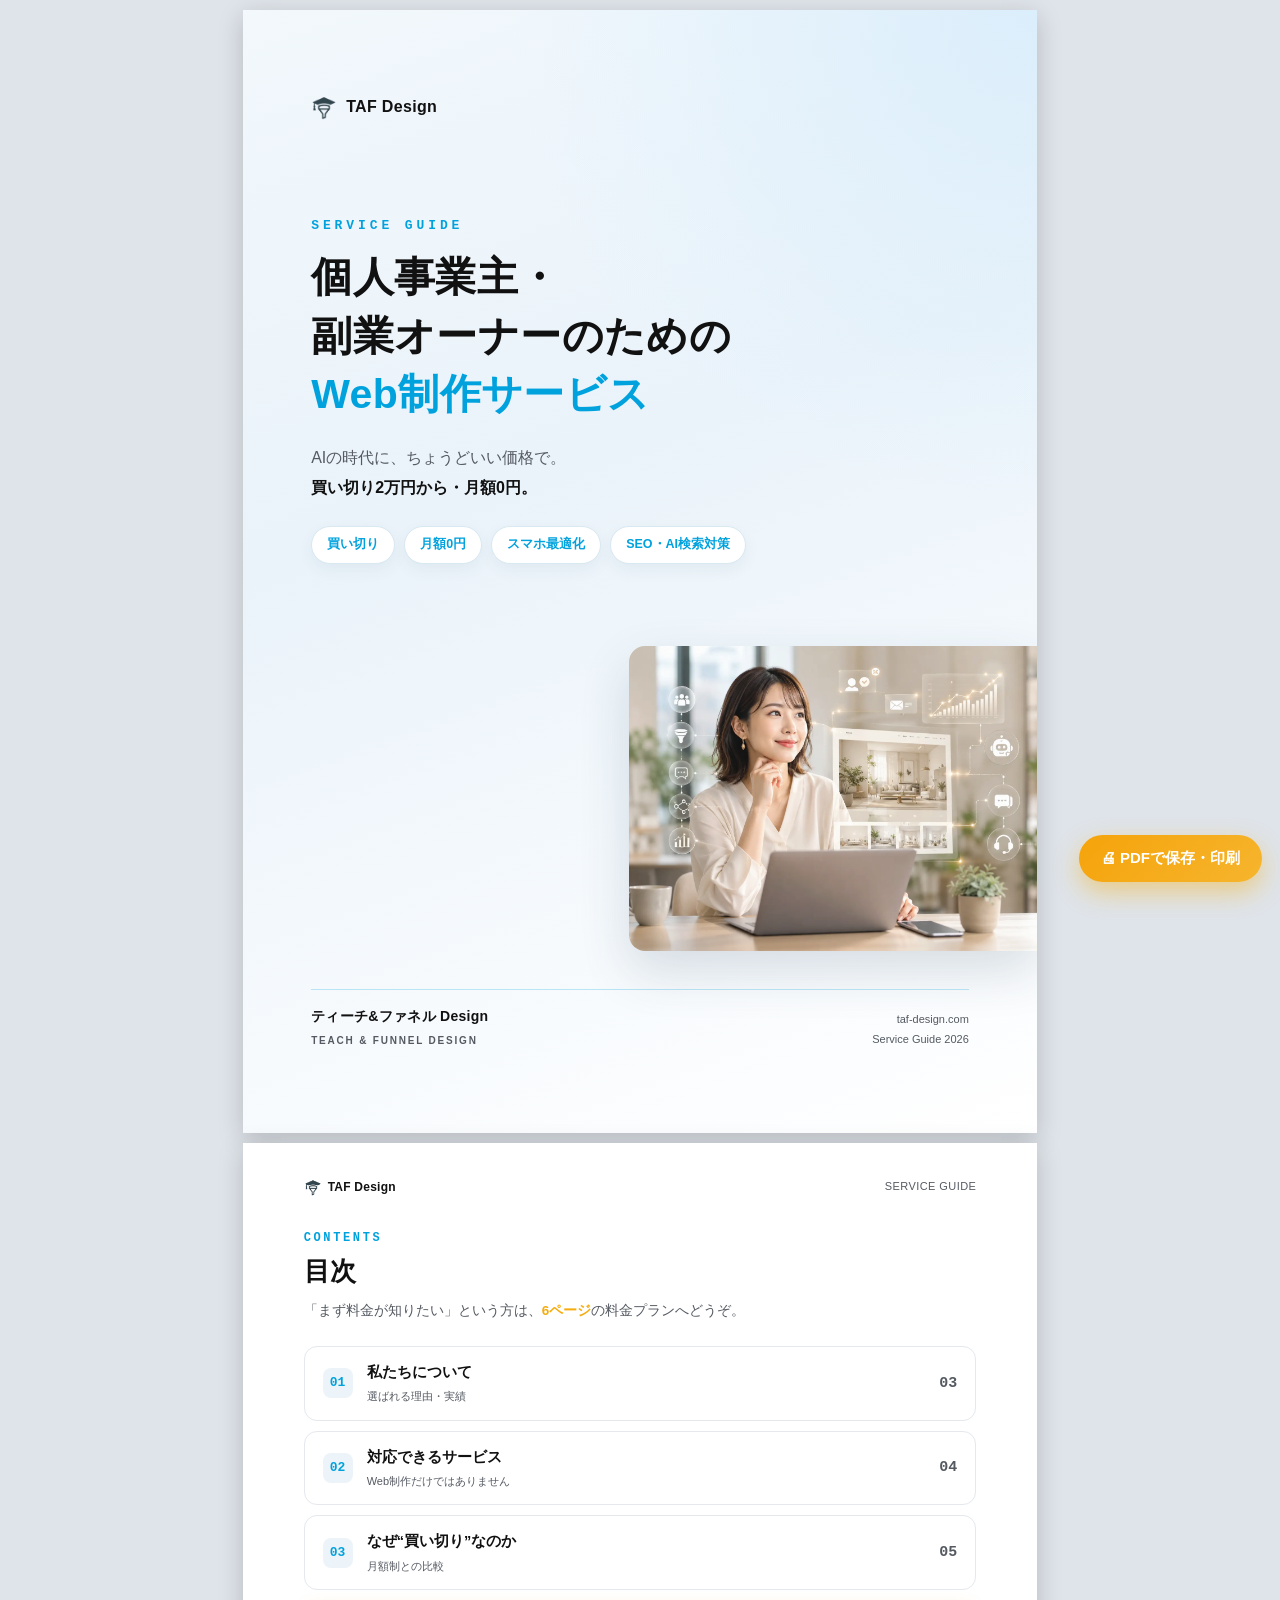
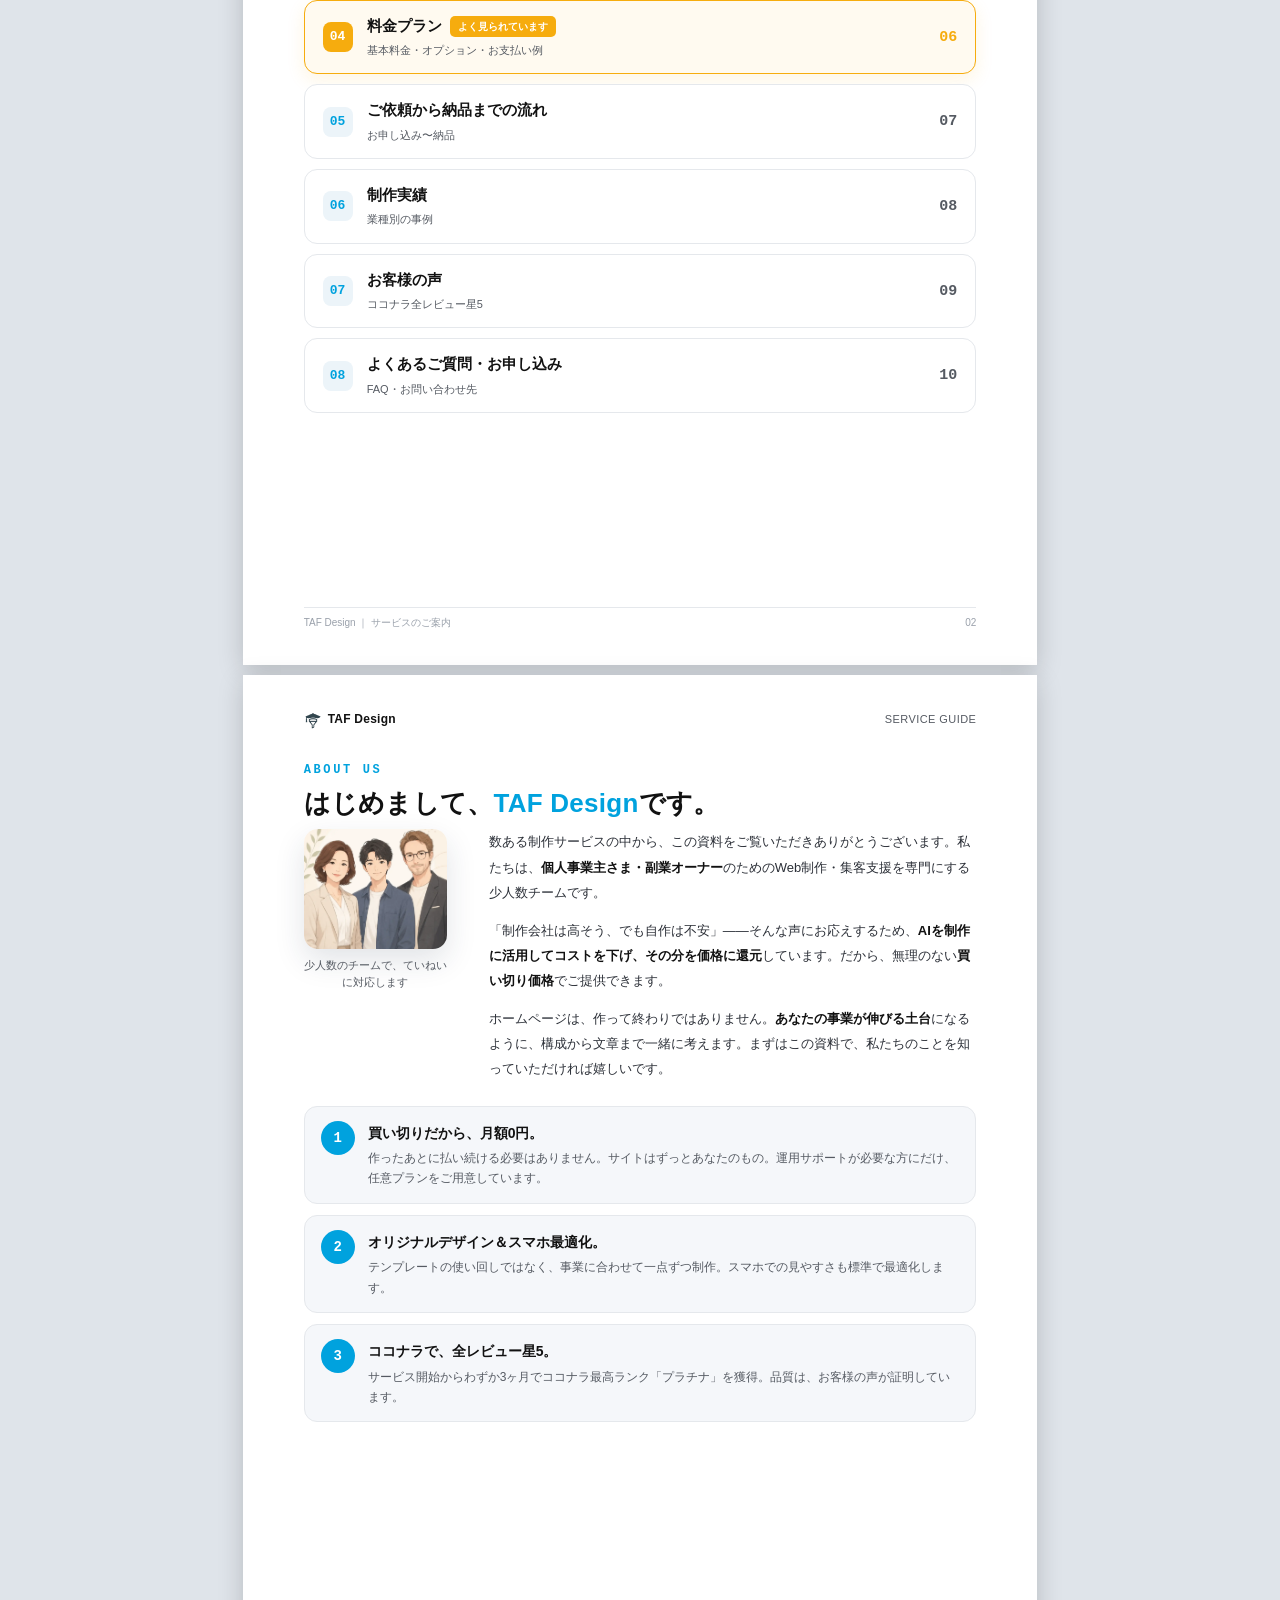
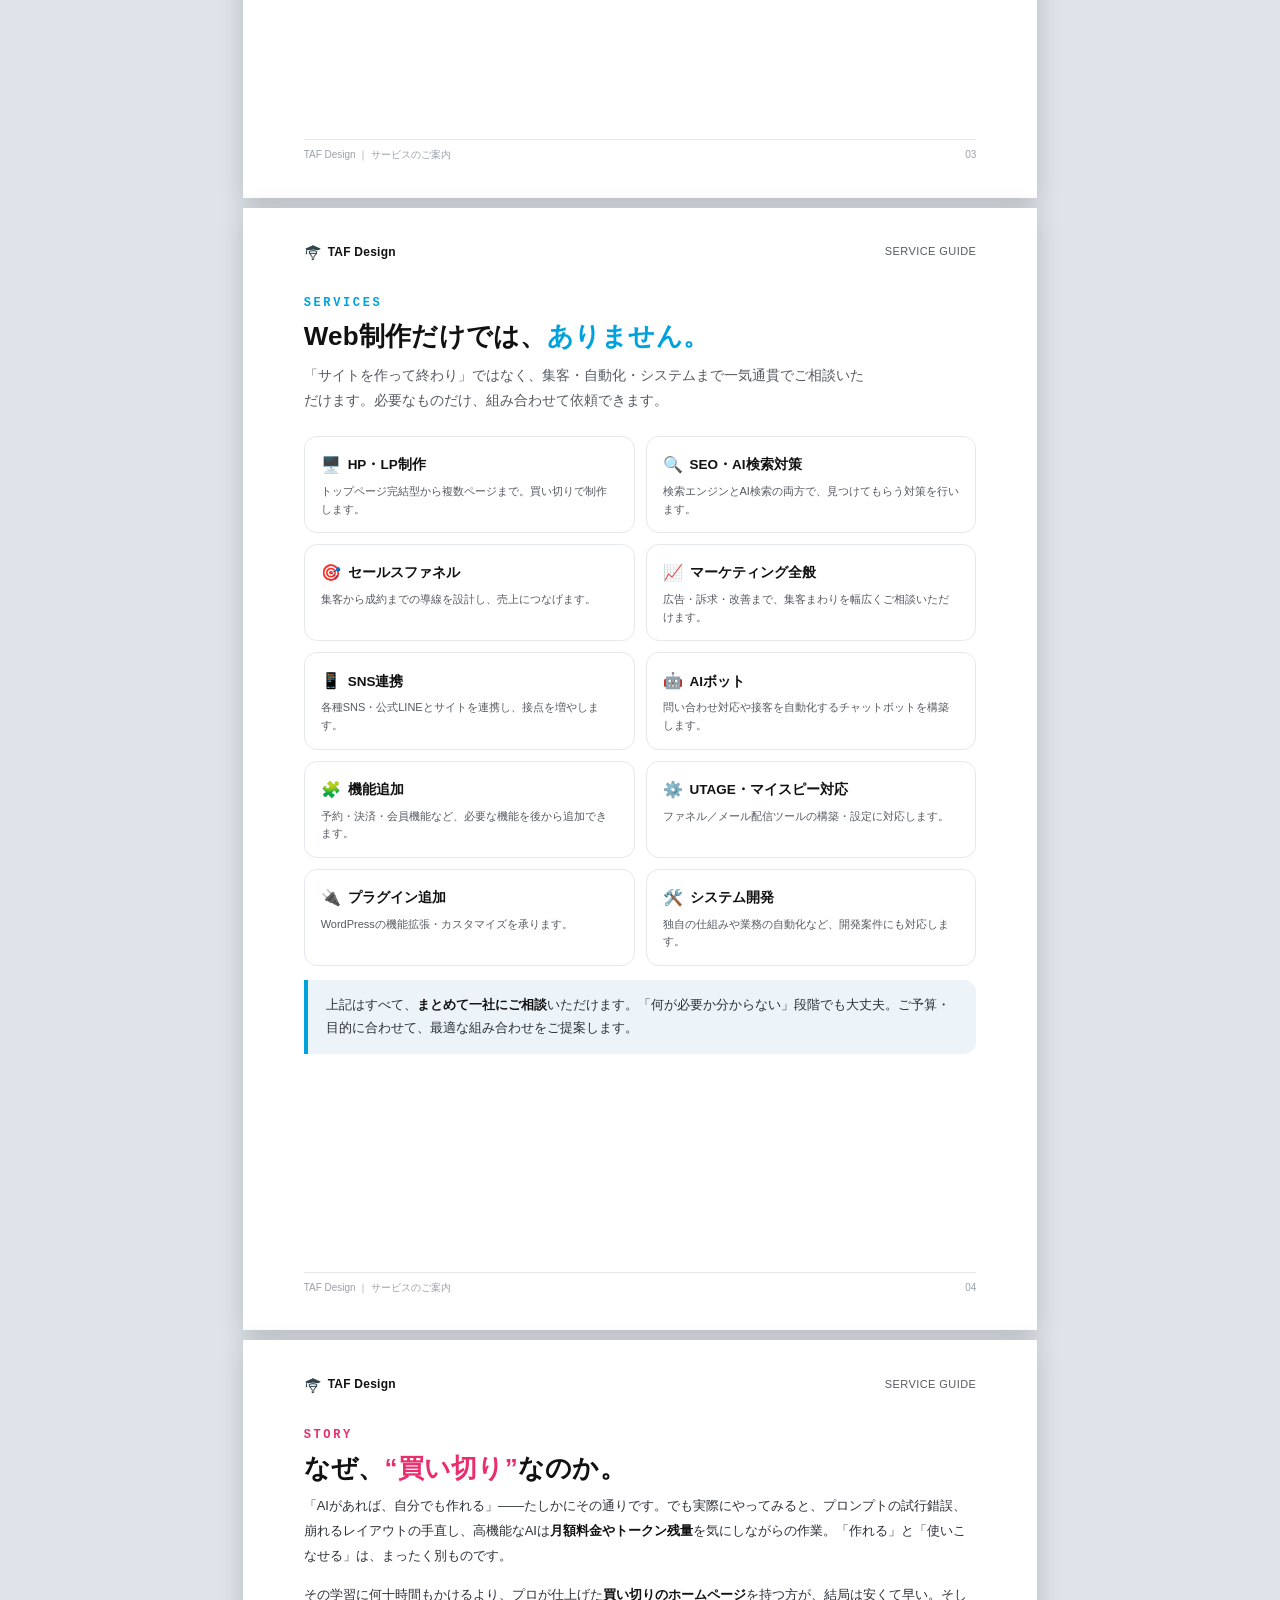
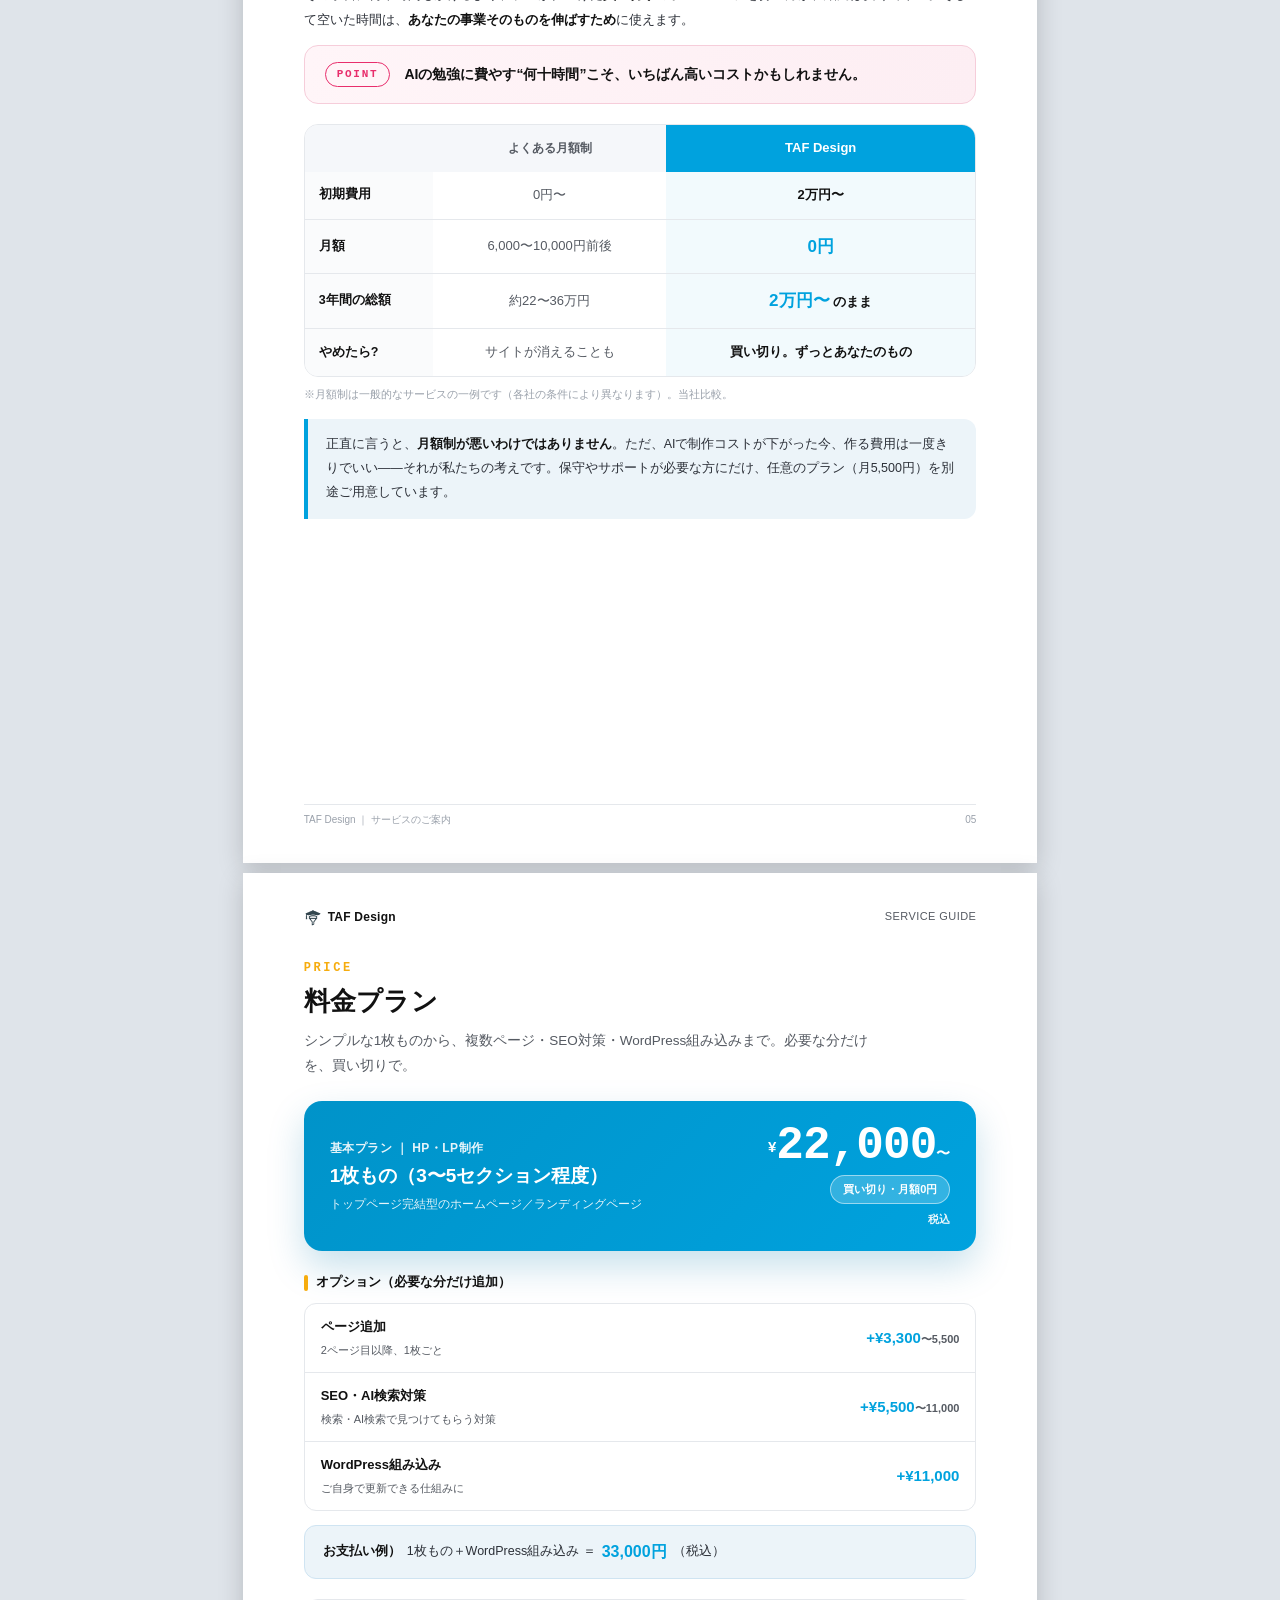
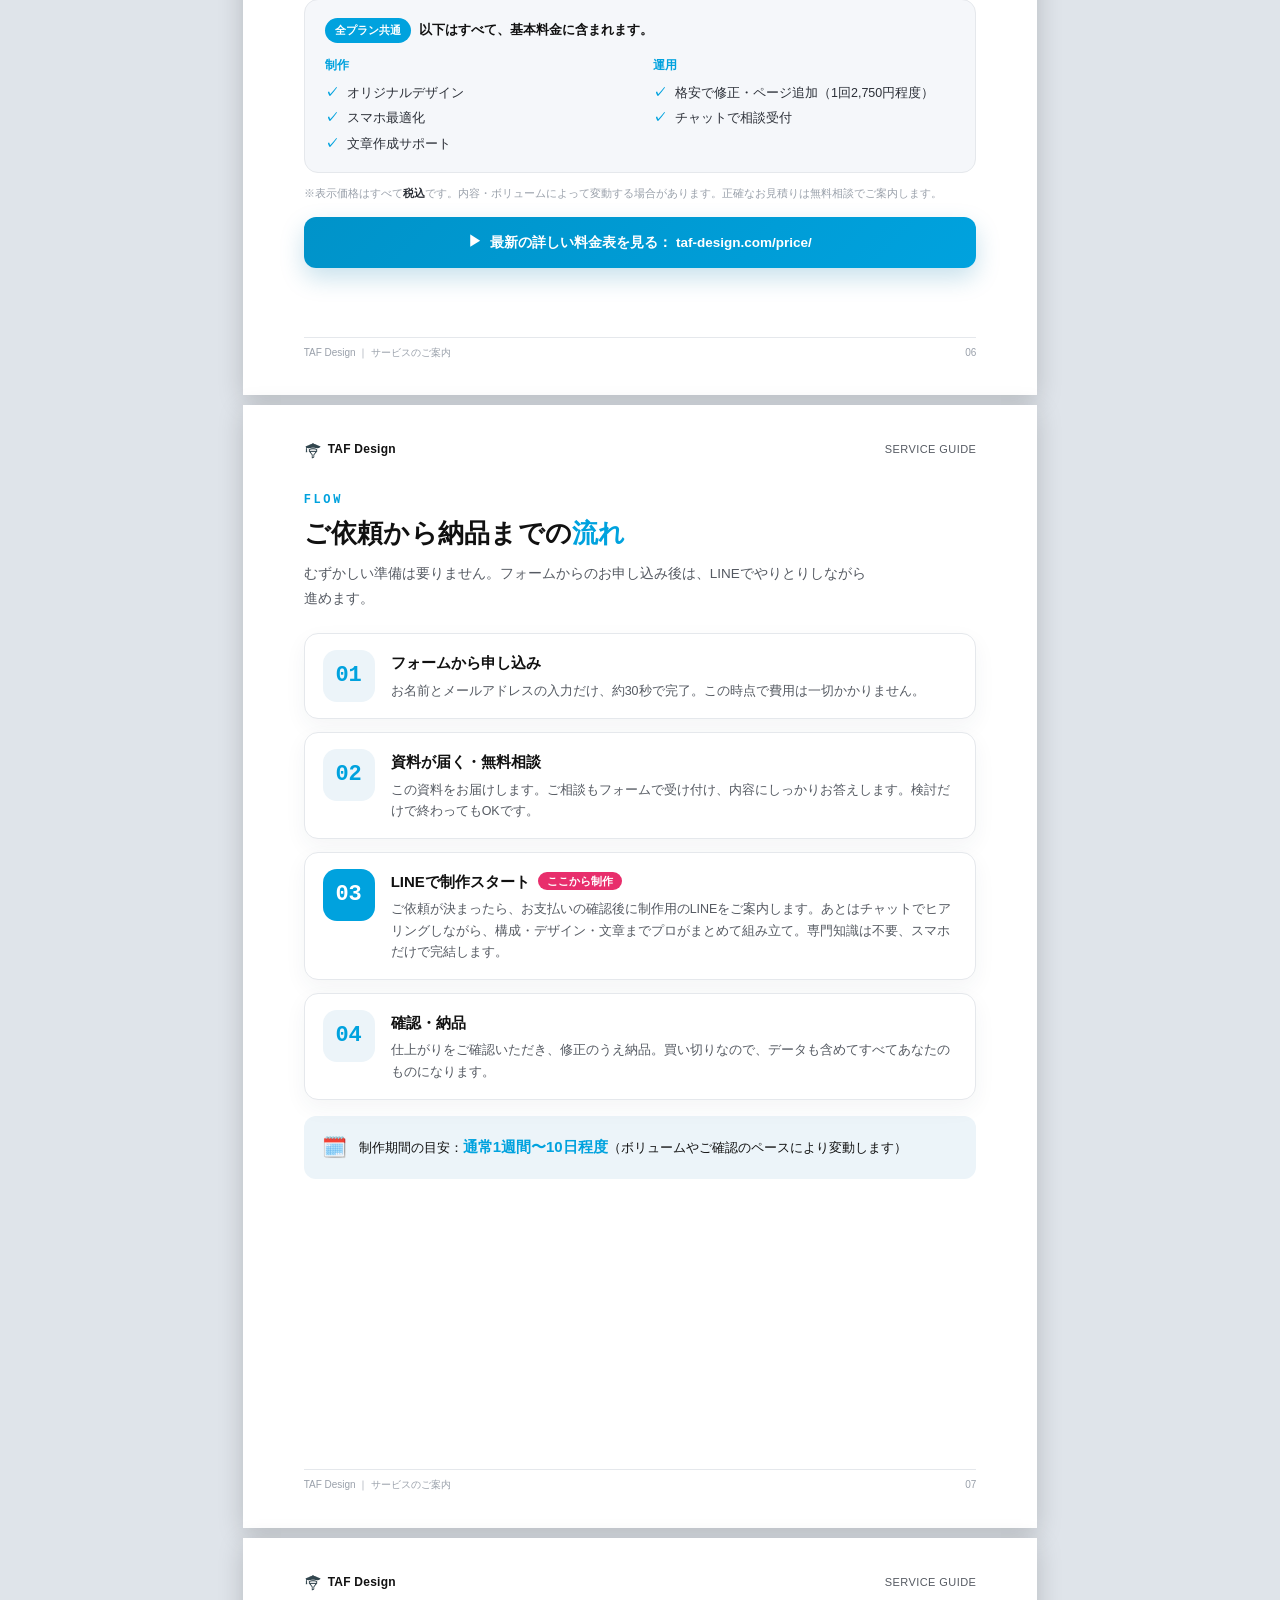
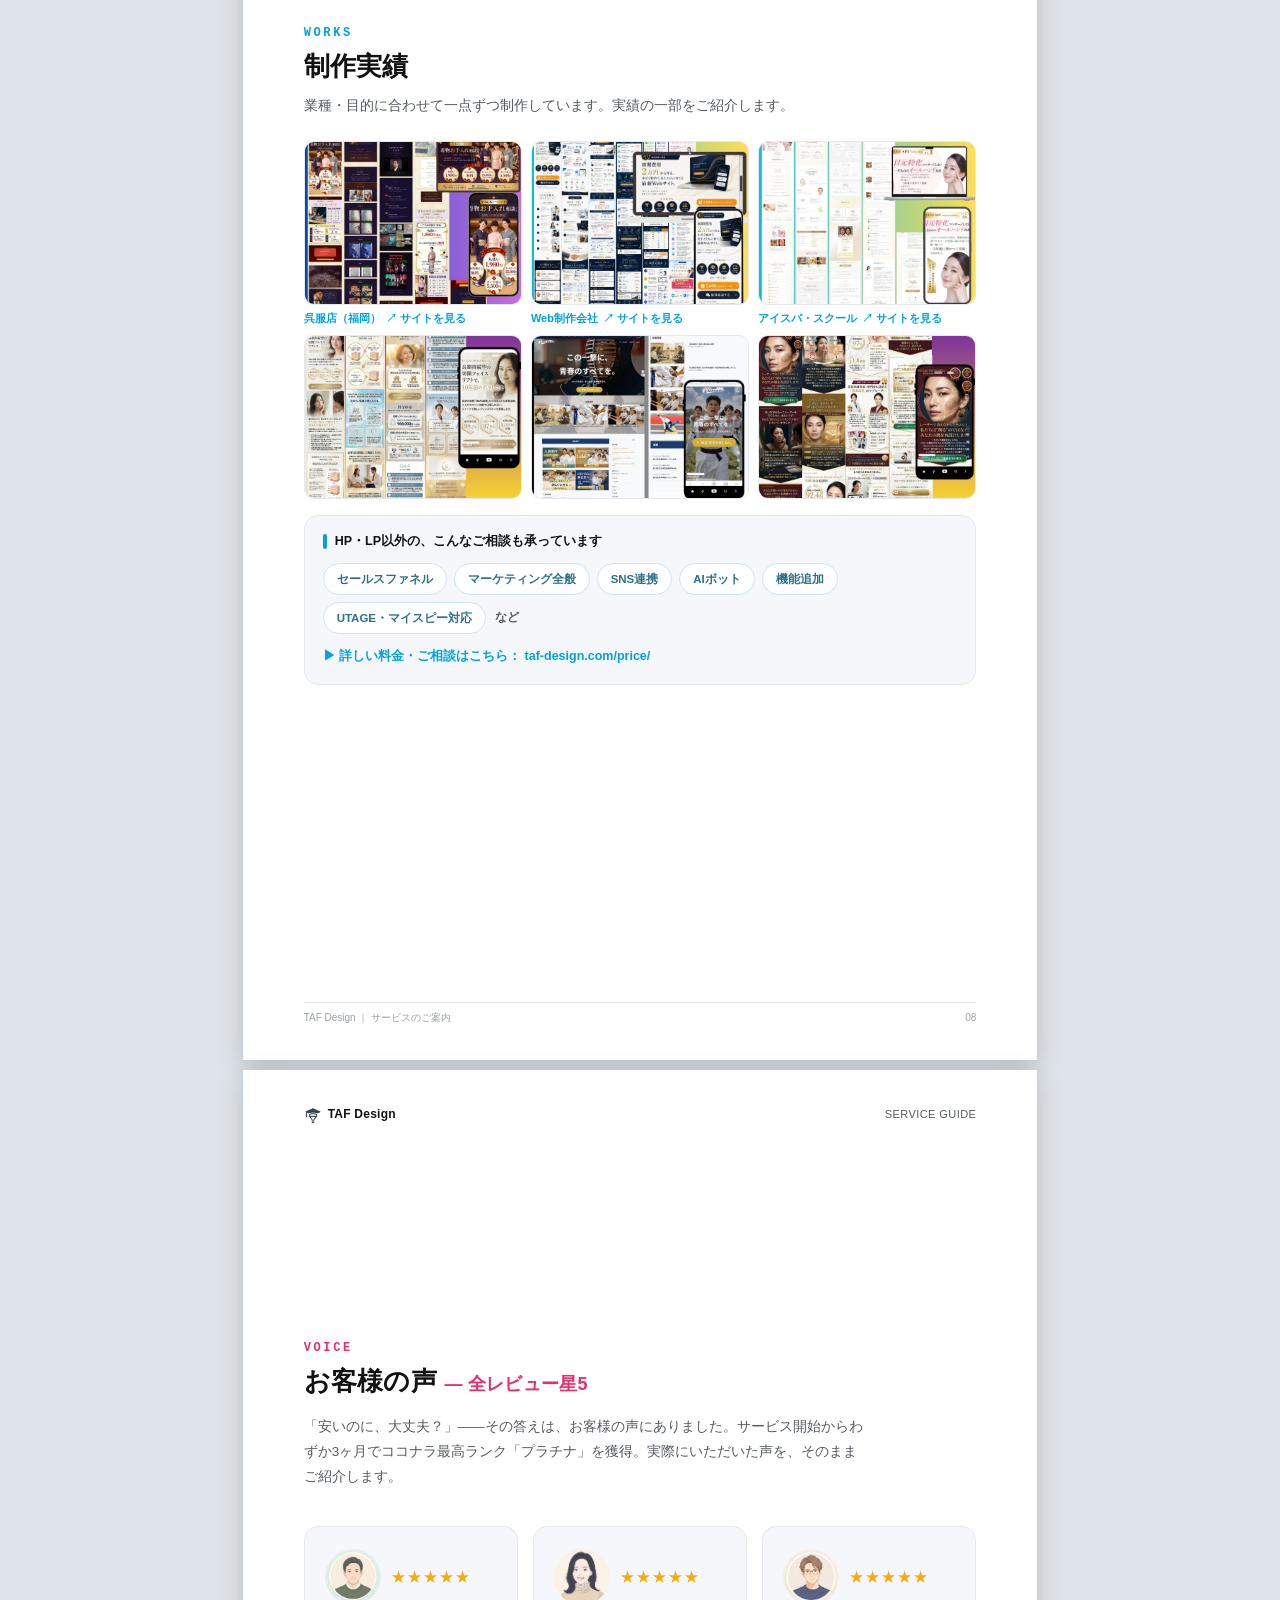
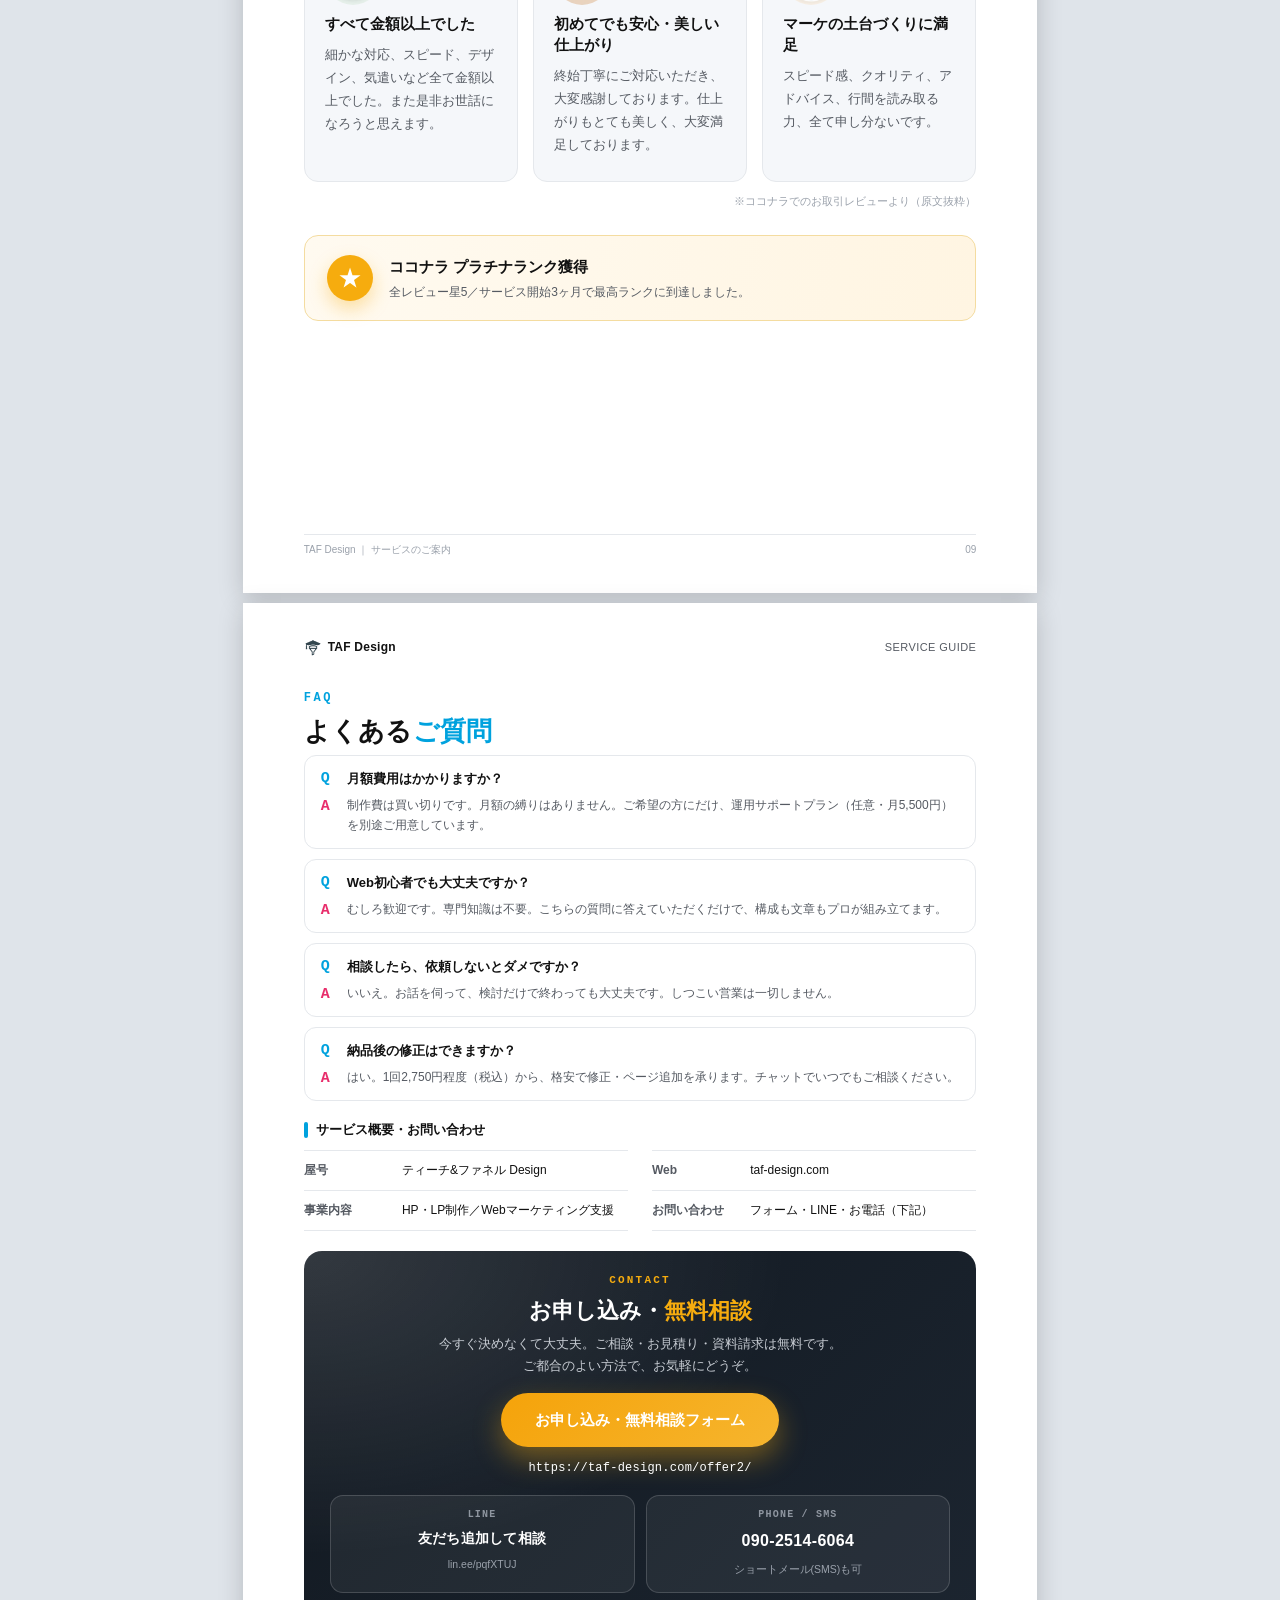
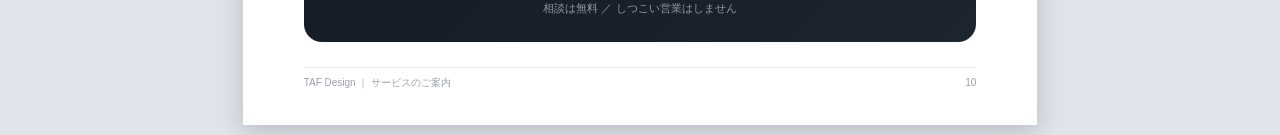
==== commit 8255db02: "DL資料をWeb閲覧対応に：印刷/PDF保存ボタン＋画面スケーリング、自己完結HTMLを追加 - shiryo/index.html: 画面幅に合わせA4ページを縮小表示(印刷時は原寸)、右下に『PD" ====
--- a/shiryo/index.html
+++ b/shiryo/index.html
@@ -268,6 +268,22 @@
   .apply-box .av{font-size:16px;font-weight:800;color:#fff;margin-top:7px;letter-spacing:.02em;}
   .apply-box .av.sm{font-size:13.5px;}
   .apply-box .as{font-size:10.5px;color:#9aa1ab;margin-top:5px;}
+
+  /* ===== Web閲覧用: 印刷/PDF保存ボタン ===== */
+  .dl-print{
+    position:fixed; right:18px; bottom:18px; z-index:100;
+    display:inline-flex; align-items:center; gap:8px; border:none; cursor:pointer;
+    background:linear-gradient(135deg,#f5a30a,#f6b52e); color:#fff; font-weight:800;
+    font-size:15px; padding:14px 22px; border-radius:999px; font-family:inherit;
+    box-shadow:0 10px 26px rgba(246,172,14,.45);
+  }
+  .dl-print:hover{ filter:brightness(1.05); }
+  @media (max-width:600px){ .dl-print{ font-size:13px; padding:12px 18px; right:12px; bottom:12px; } }
+  @media print{
+    .no-print{ display:none !important; }
+    .page{ zoom:1 !important; margin:0 !important; box-shadow:none !important; }
+    body{ background:#fff !important; }
+  }
 </style>
 </head>
 <body>
@@ -553,5 +569,22 @@
   <div class="pagefoot"><div>TAF Design ｜ サービスのご案内</div><div>10</div></div>
 </section>
 
+<button class="dl-print no-print" onclick="window.print()">🖨 PDFで保存・印刷</button>
+
+<script>
+/* 画面幅に合わせてA4ページを縮小表示(印刷時は原寸) */
+(function(){
+  function fit(){
+    var vw = document.documentElement.clientWidth;
+    var pageW = 794; /* 210mm ≒ 794px */
+    var z = Math.min(1, (vw - 4) / pageW);
+    document.querySelectorAll('.page').forEach(function(p){ p.style.zoom = z; });
+  }
+  window.addEventListener('resize', fit);
+  if(document.readyState !== 'loading') fit();
+  else document.addEventListener('DOMContentLoaded', fit);
+})();
+</script>
+
 </body>
 </html>
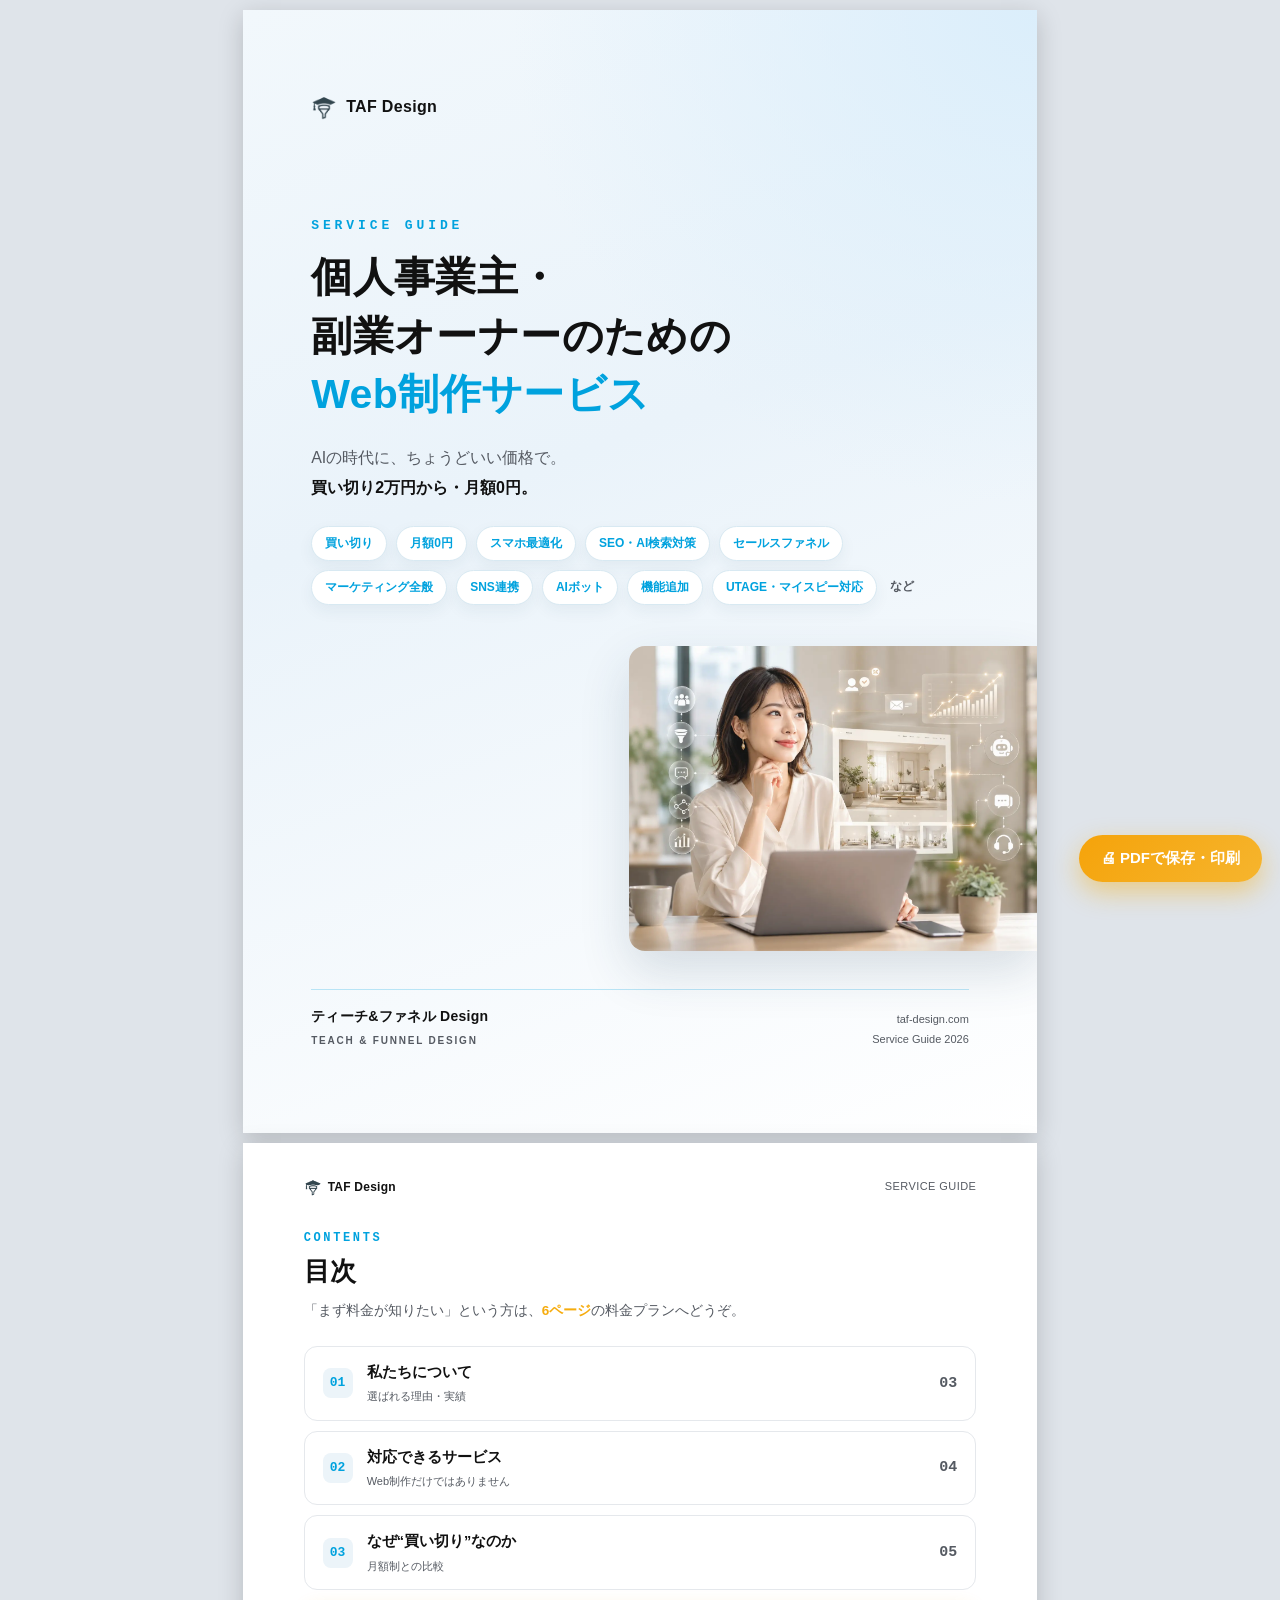
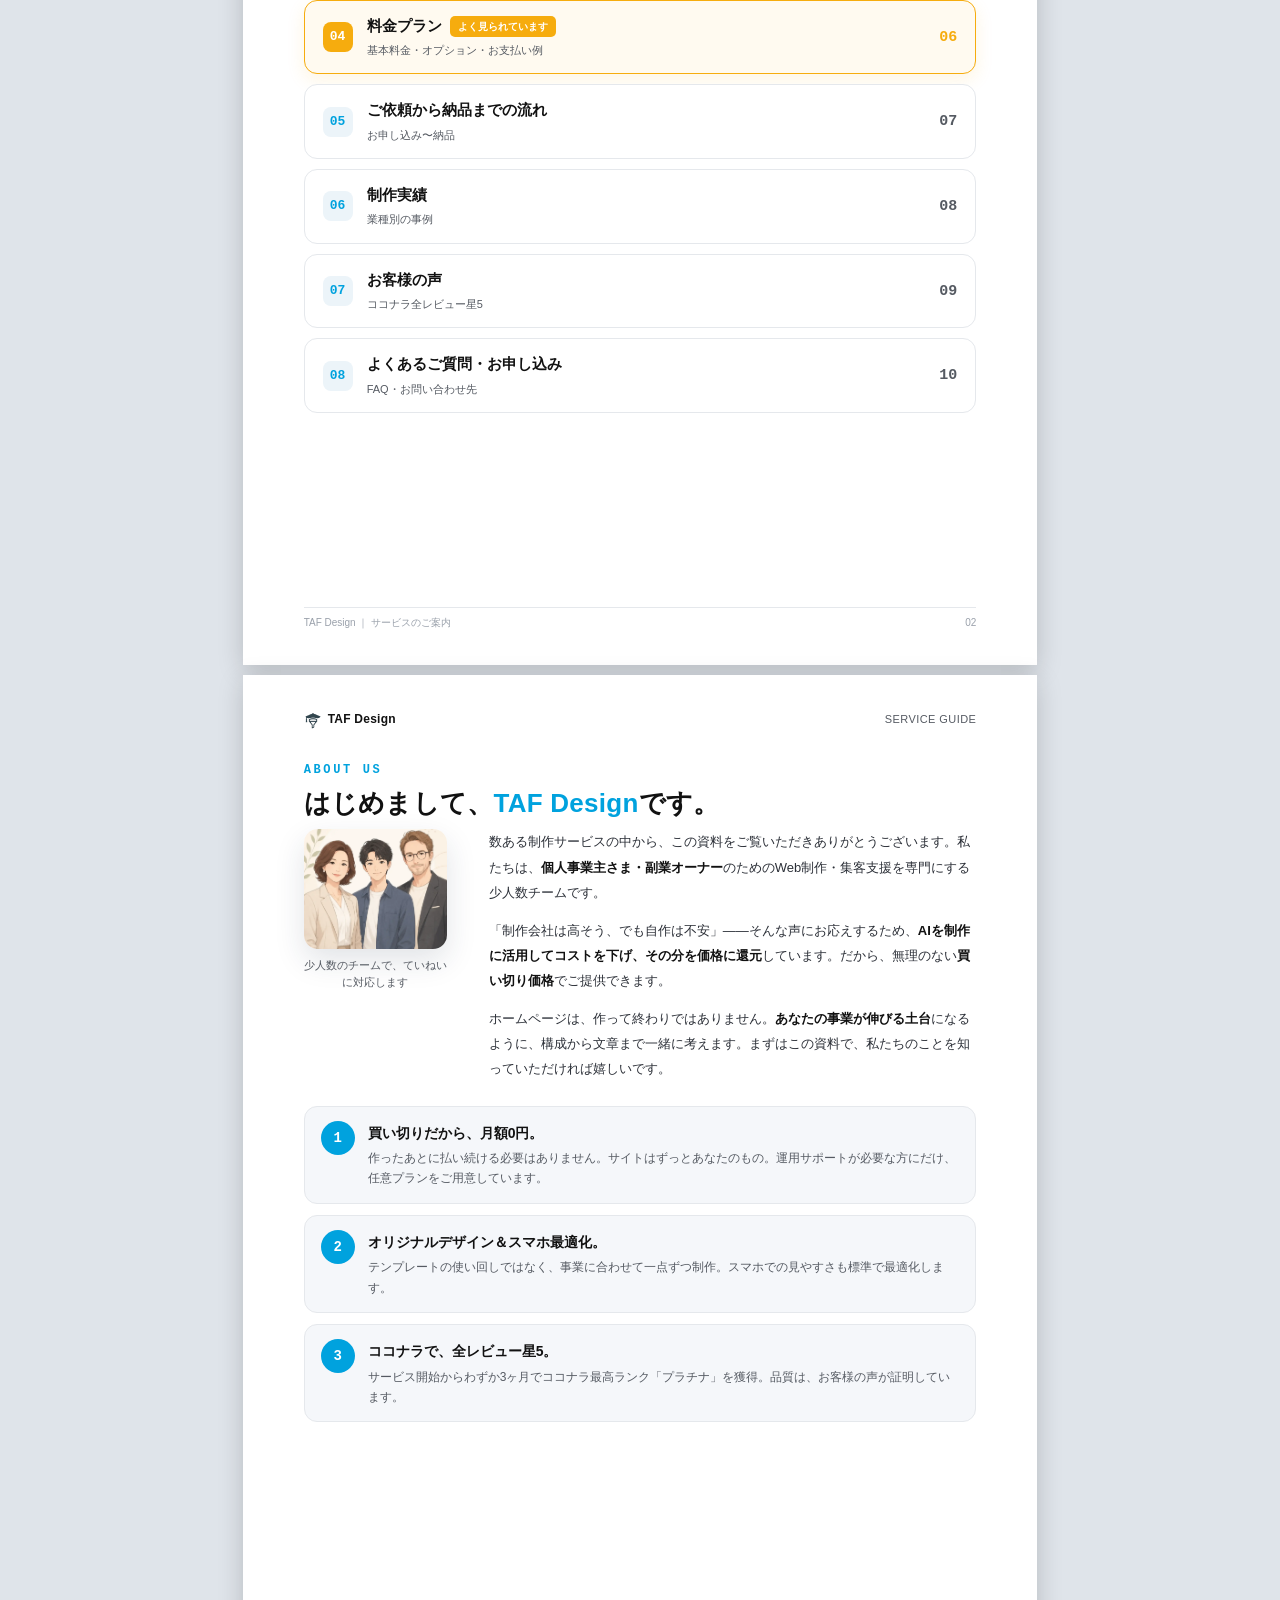
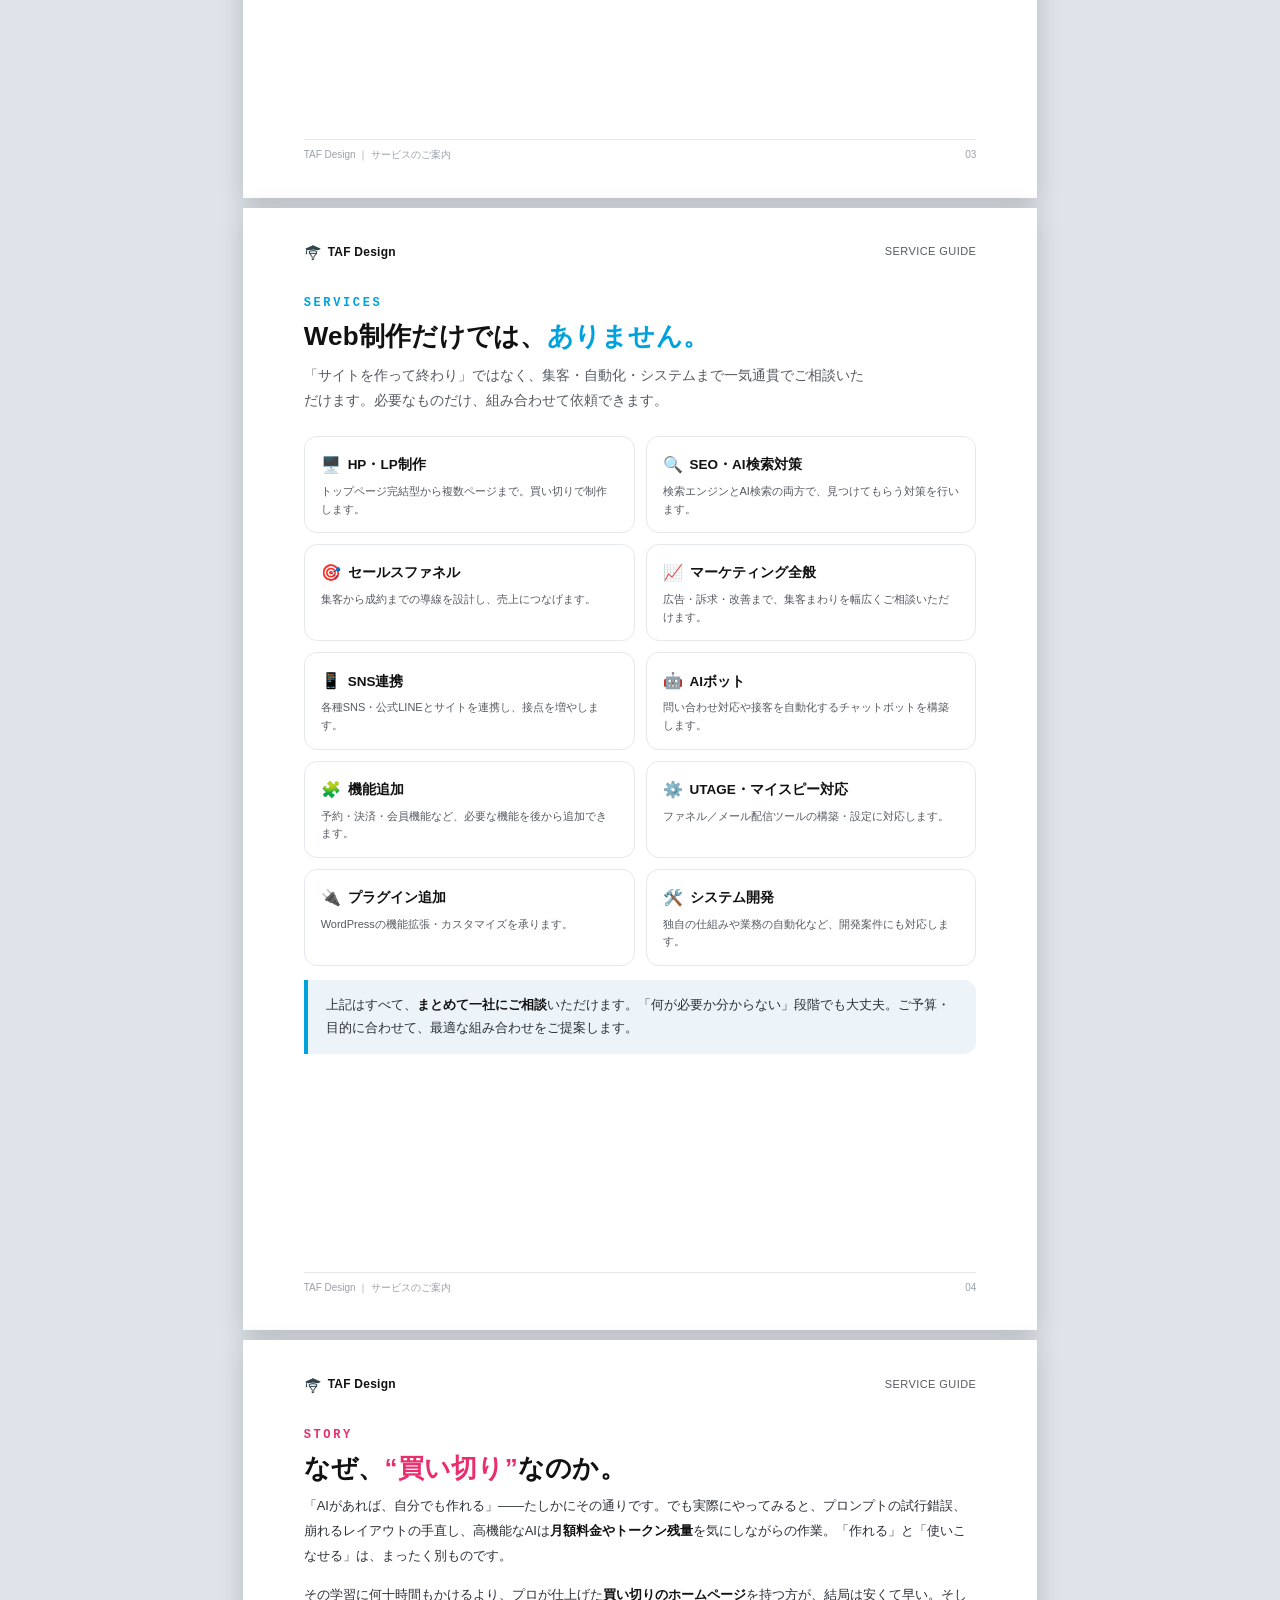
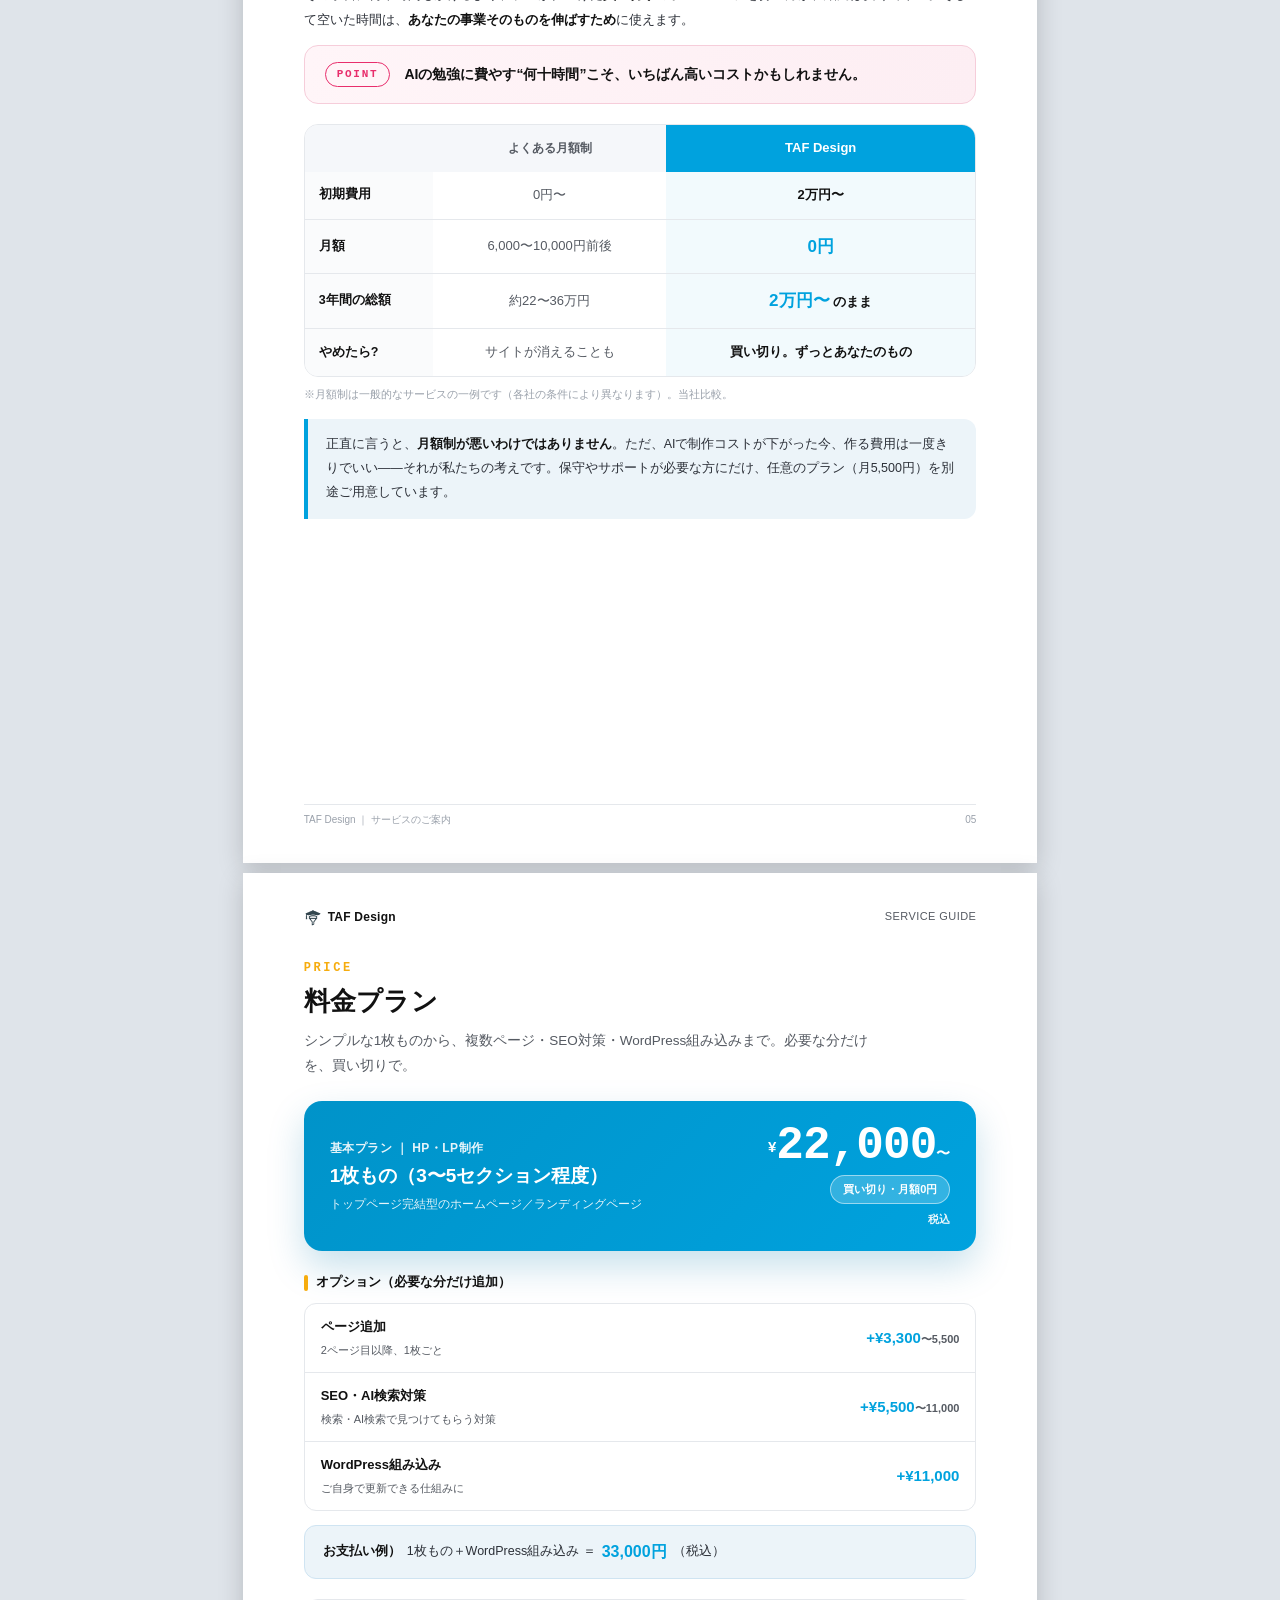
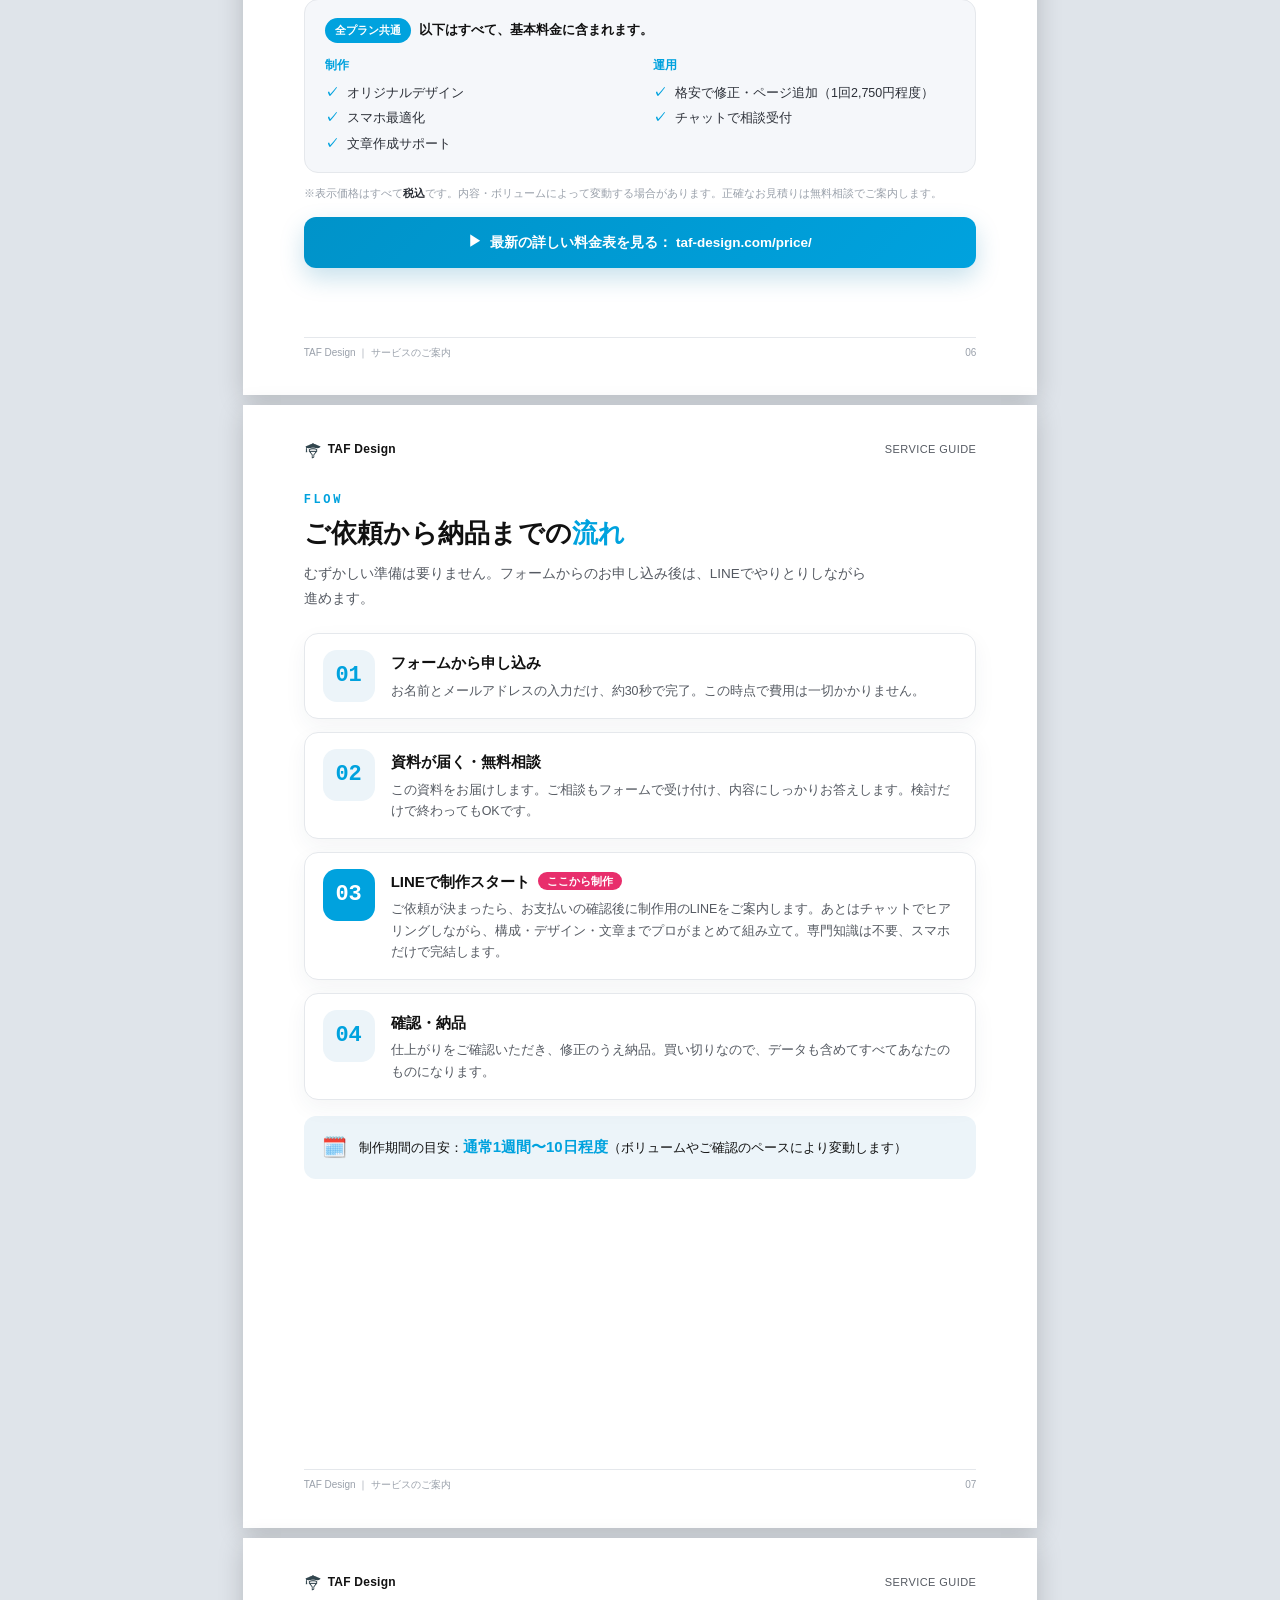
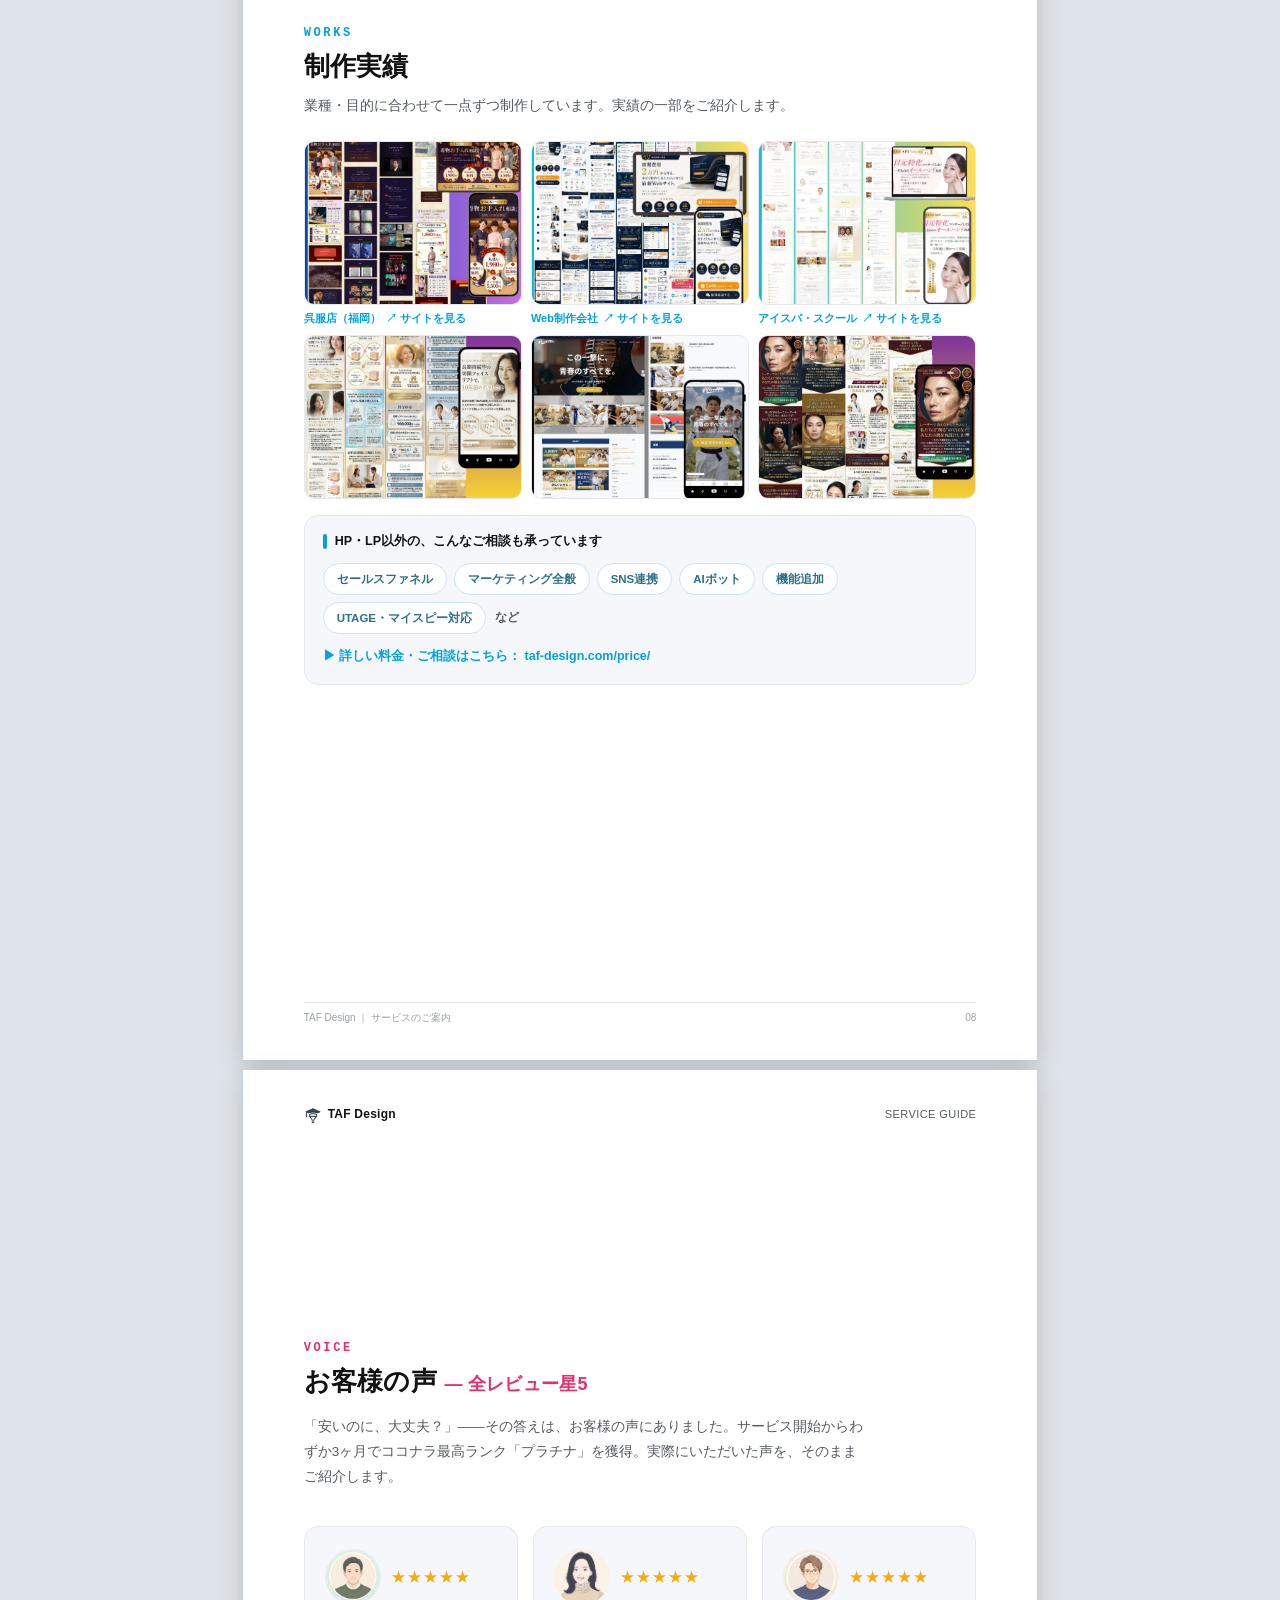
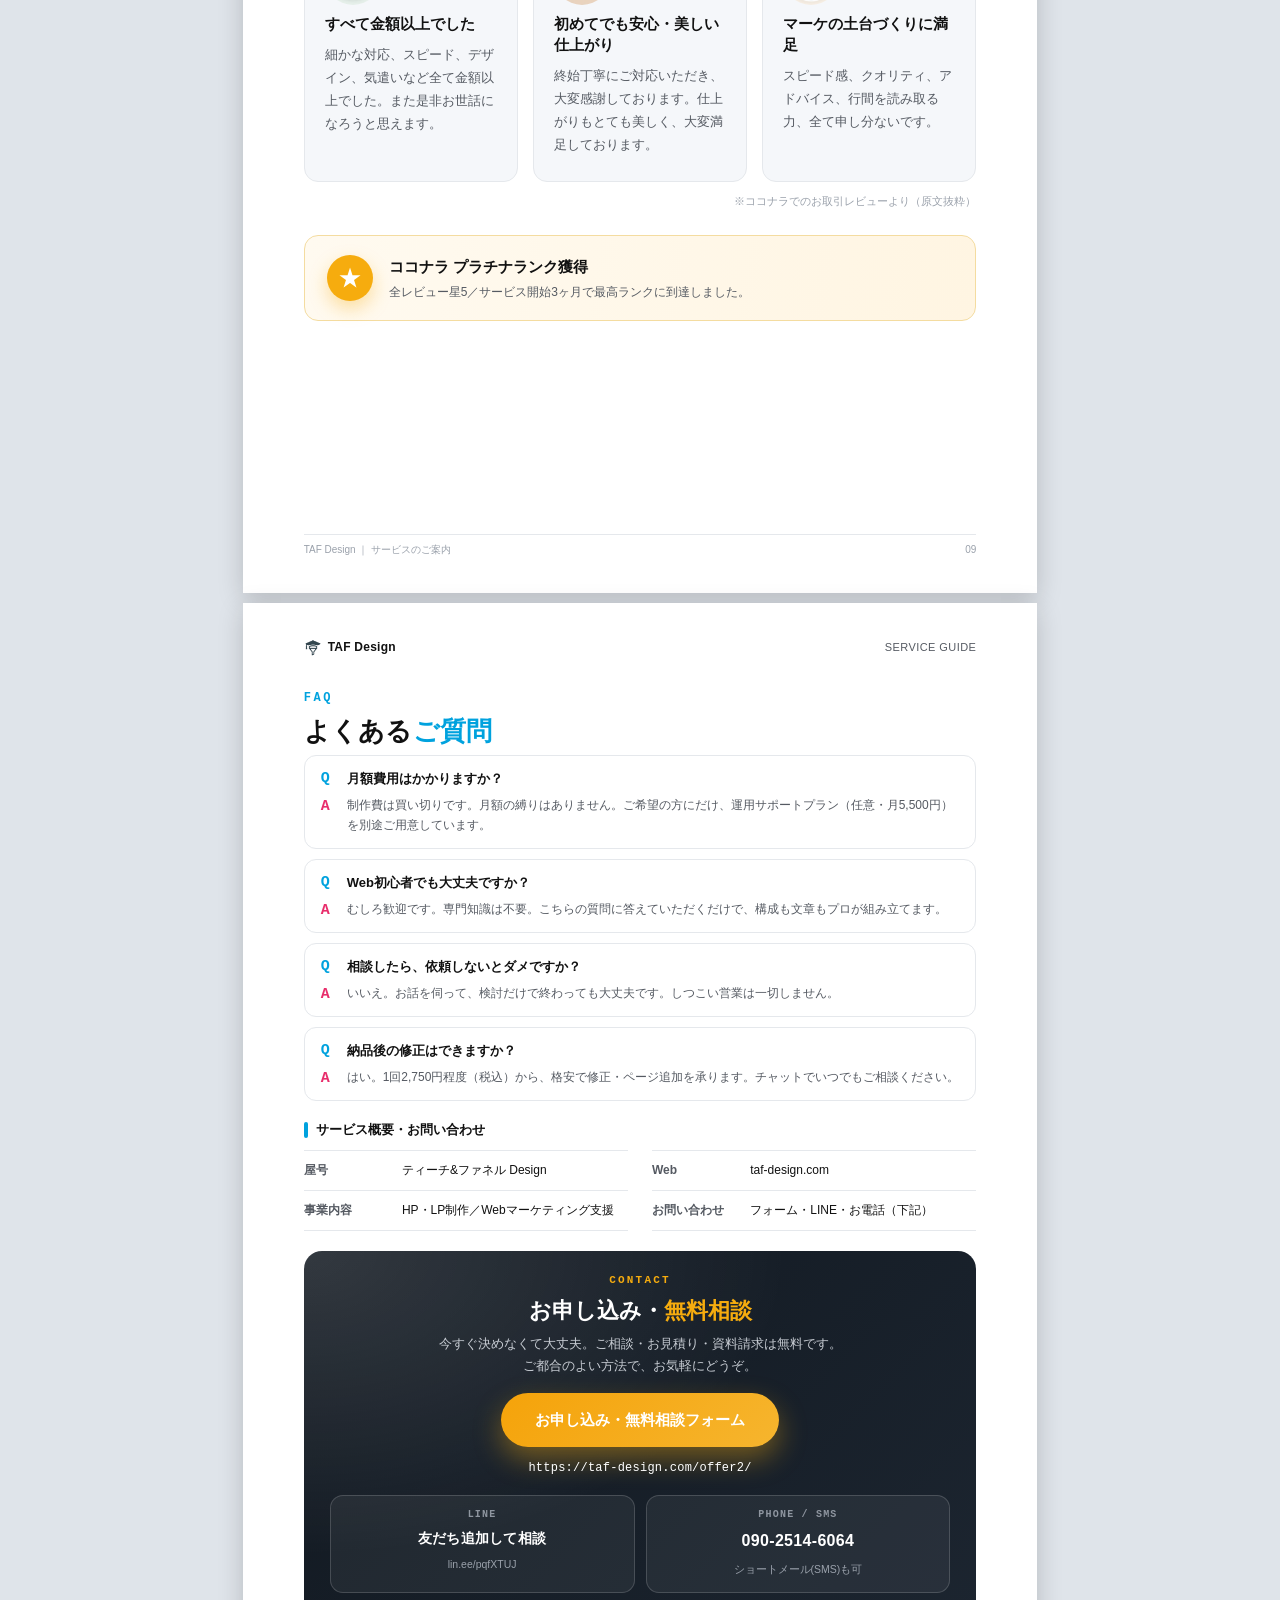
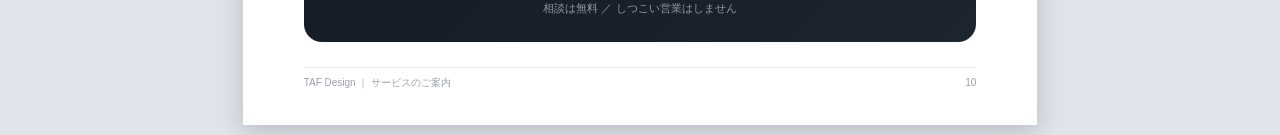
==== commit 1f3141de: "資料の表紙バッジに対応サービスを追加(セールスファネル/マーケ全般/SNS連携/AIボット/機能追加/UTAGE・マイスピー等) - 表紙で提供サービスの幅がひと目で伝わるようバッジを拡充(2行) -" ====
--- a/shiryo/index.html
+++ b/shiryo/index.html
@@ -60,8 +60,9 @@
   .cover-sub b{color:var(--ink);}
   .cover-badges{display:flex;gap:9px;margin-top:22px;flex-wrap:wrap;}
   .cover-badges span{ background:var(--white); border:1.5px solid var(--blue-l); color:var(--blue);
-    font-size:12.5px; font-weight:700; padding:7px 15px; border-radius:999px;
+    font-size:12px; font-weight:700; padding:6px 13px; border-radius:999px;
     box-shadow:0 6px 16px rgba(30,60,90,.06);}
+  .cover-badges span.more{ background:transparent; border:none; box-shadow:none; color:var(--sub); padding:6px 4px;}
   .cover-illust{ position:absolute; right:0; bottom:48mm; width:108mm; opacity:.96;}
   .cover-illust img{width:100%;display:block;border-radius:16px 0 0 16px;
     box-shadow:0 20px 50px rgba(30,60,90,.16);}
@@ -297,7 +298,7 @@
       <div class="cover-eyebrow">SERVICE GUIDE</div>
       <h1>個人事業主・<br>副業オーナーのための<br><span class="bl">Web制作サービス</span></h1>
       <p class="cover-sub">AIの時代に、ちょうどいい価格で。<br><b>買い切り2万円から・月額0円。</b></p>
-      <div class="cover-badges"><span>買い切り</span><span>月額0円</span><span>スマホ最適化</span><span>SEO・AI検索対策</span></div>
+      <div class="cover-badges"><span>買い切り</span><span>月額0円</span><span>スマホ最適化</span><span>SEO・AI検索対策</span><span>セールスファネル</span><span>マーケティング全般</span><span>SNS連携</span><span>AIボット</span><span>機能追加</span><span>UTAGE・マイスピー対応</span><span class="more">など</span></div>
     </div>
 
     <div class="cover-illust"><img src="../images/lp-fv-main.webp" alt=""></div>
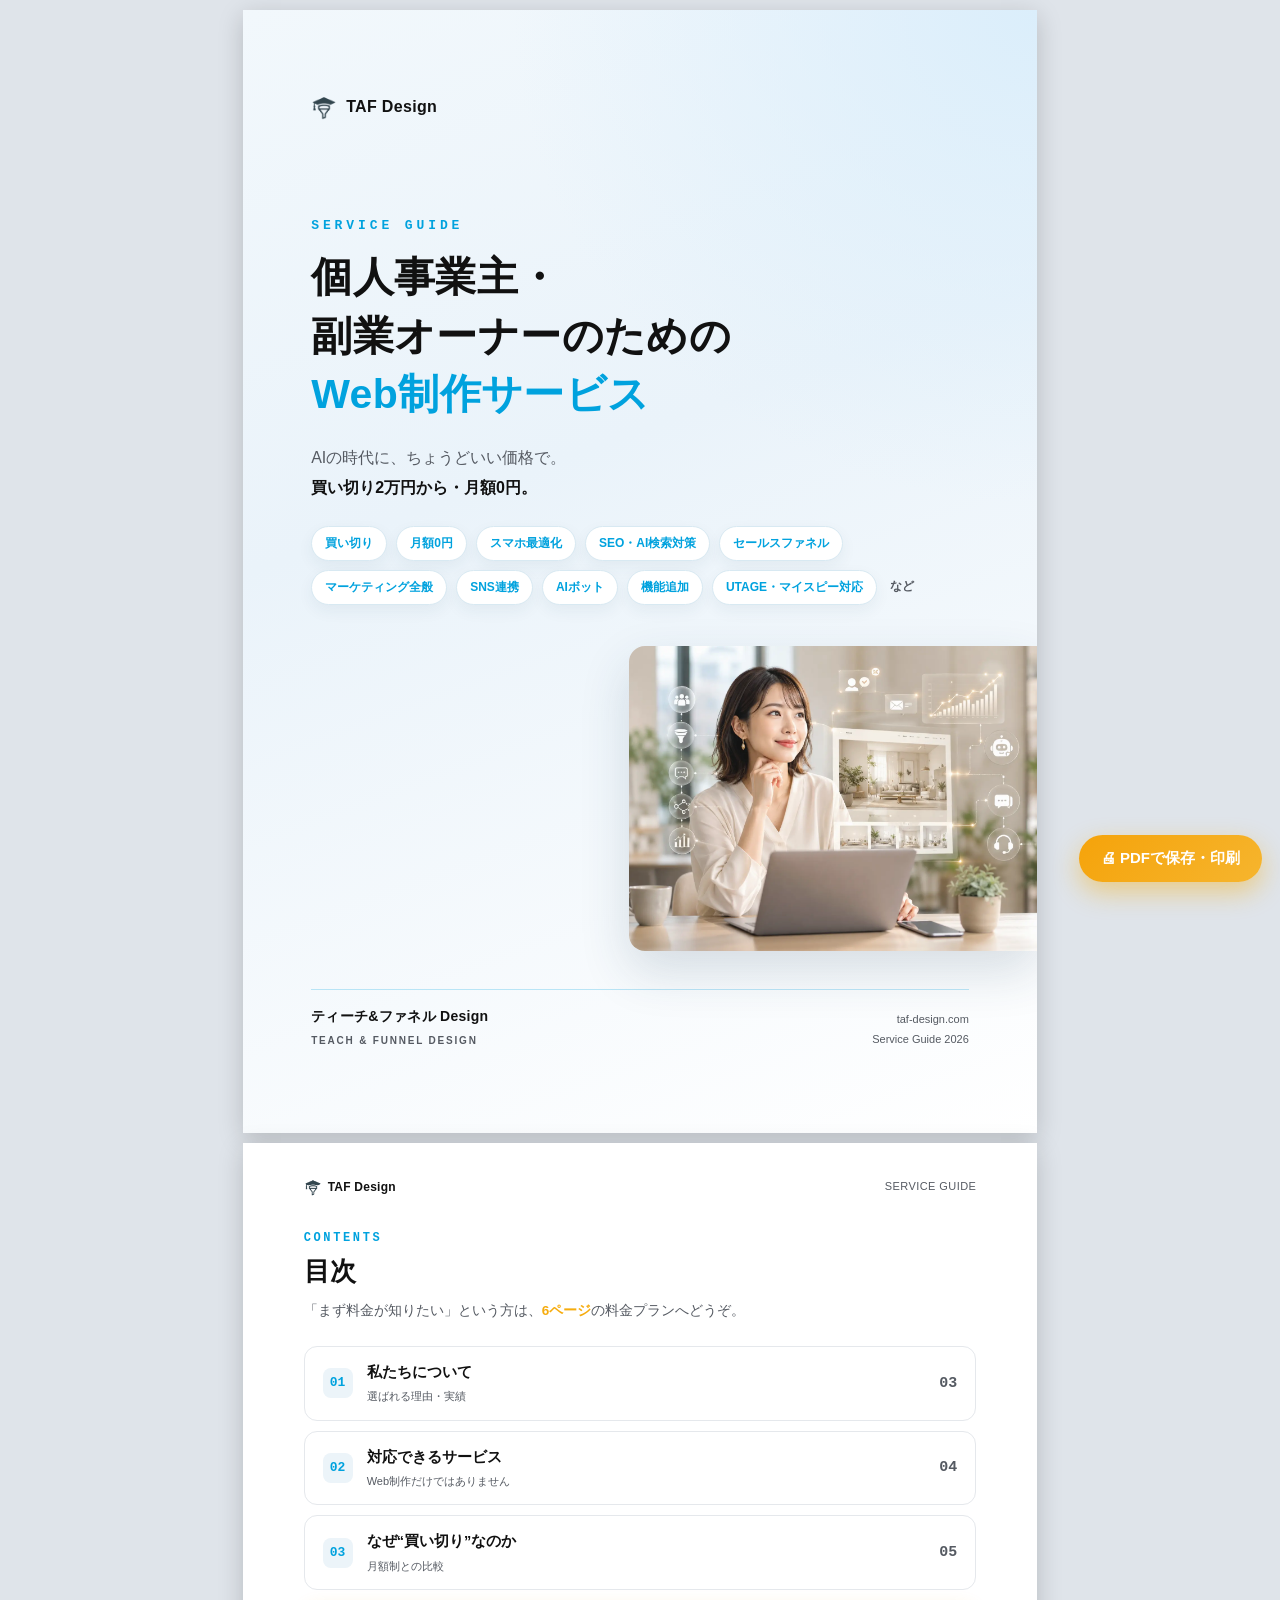
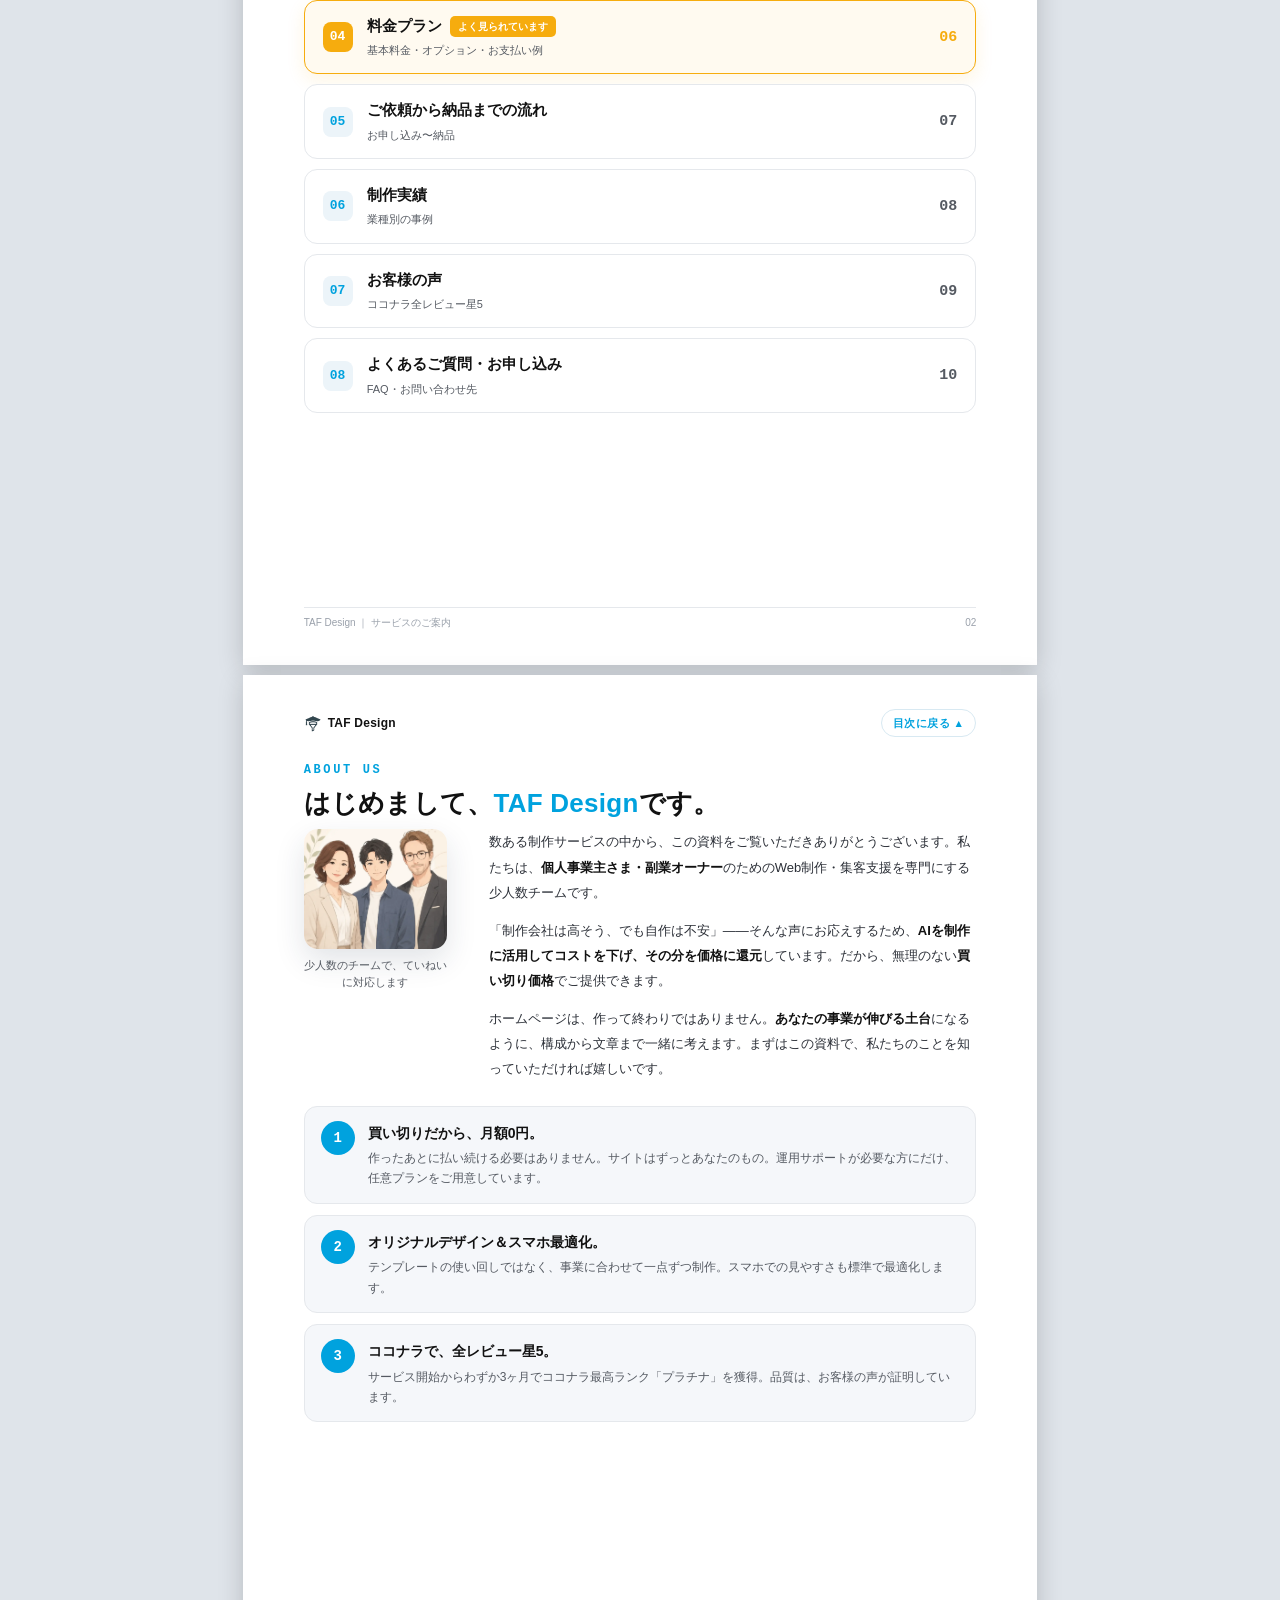
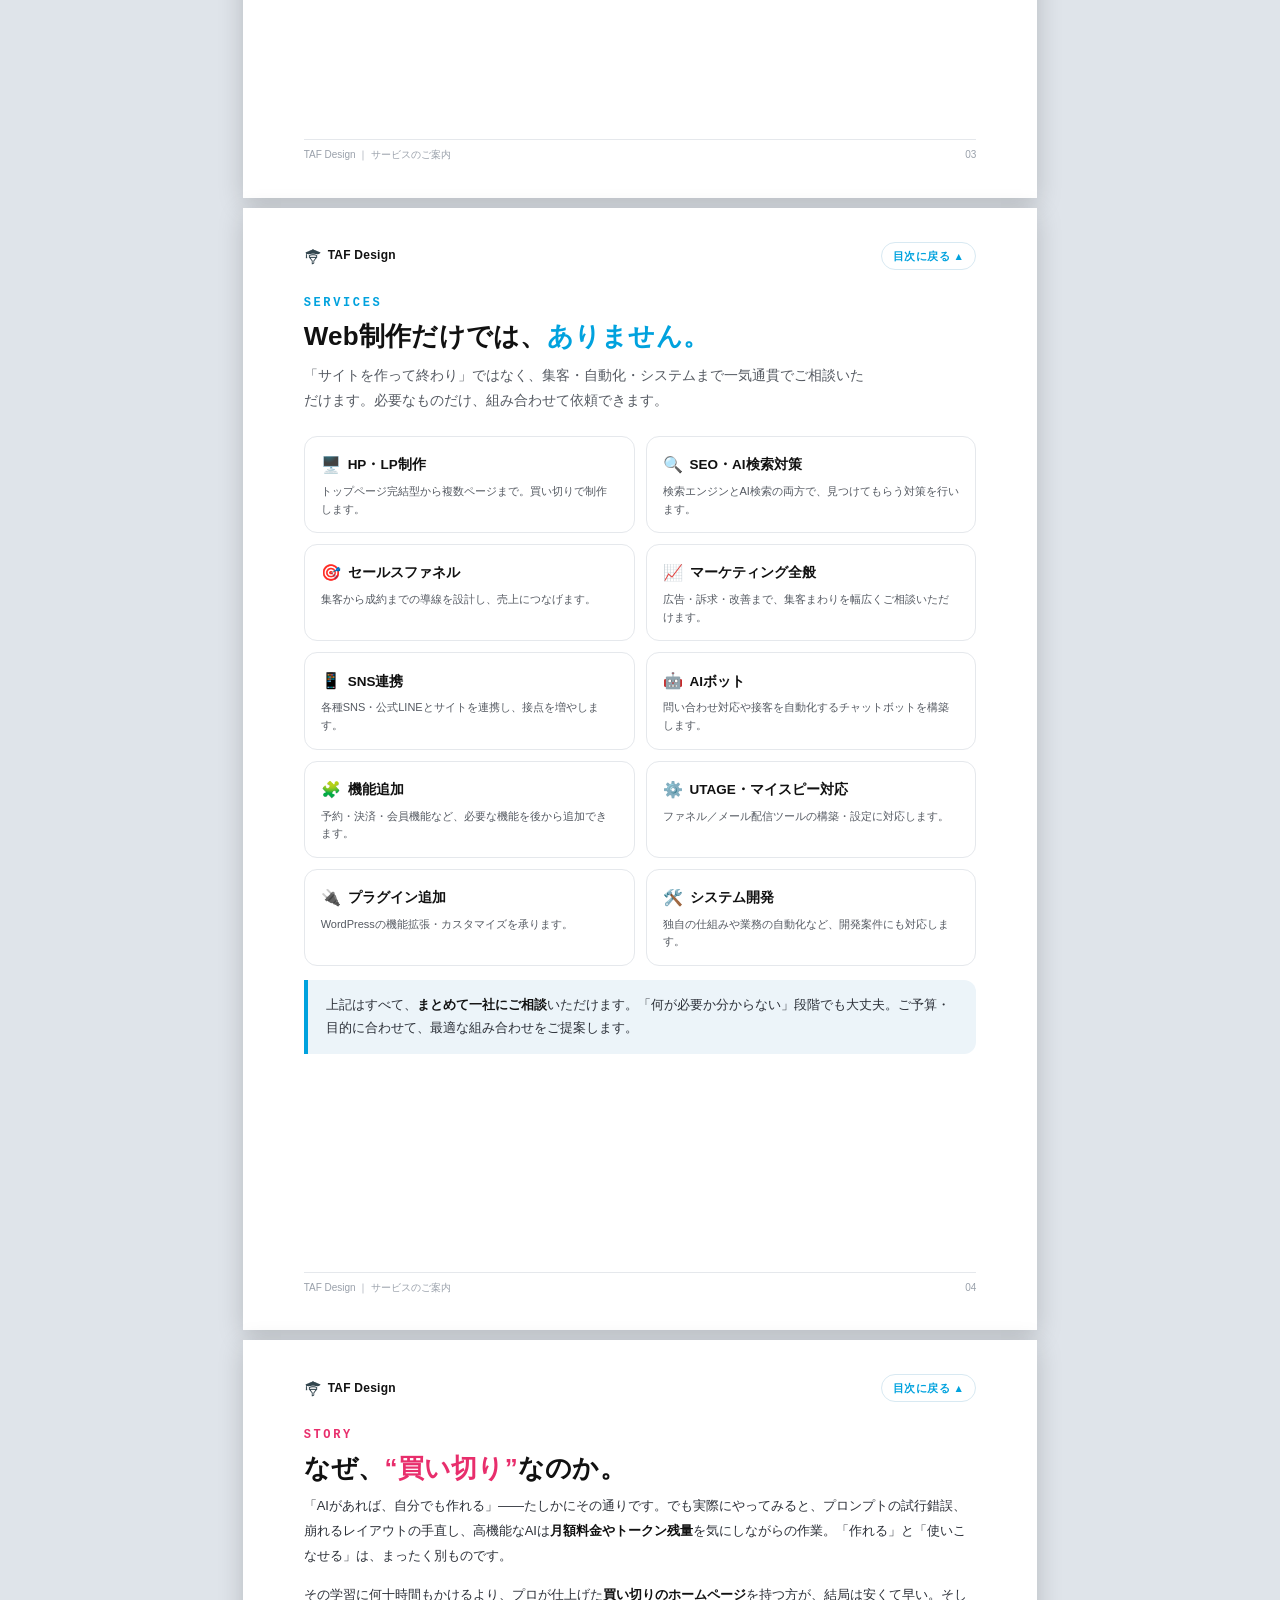
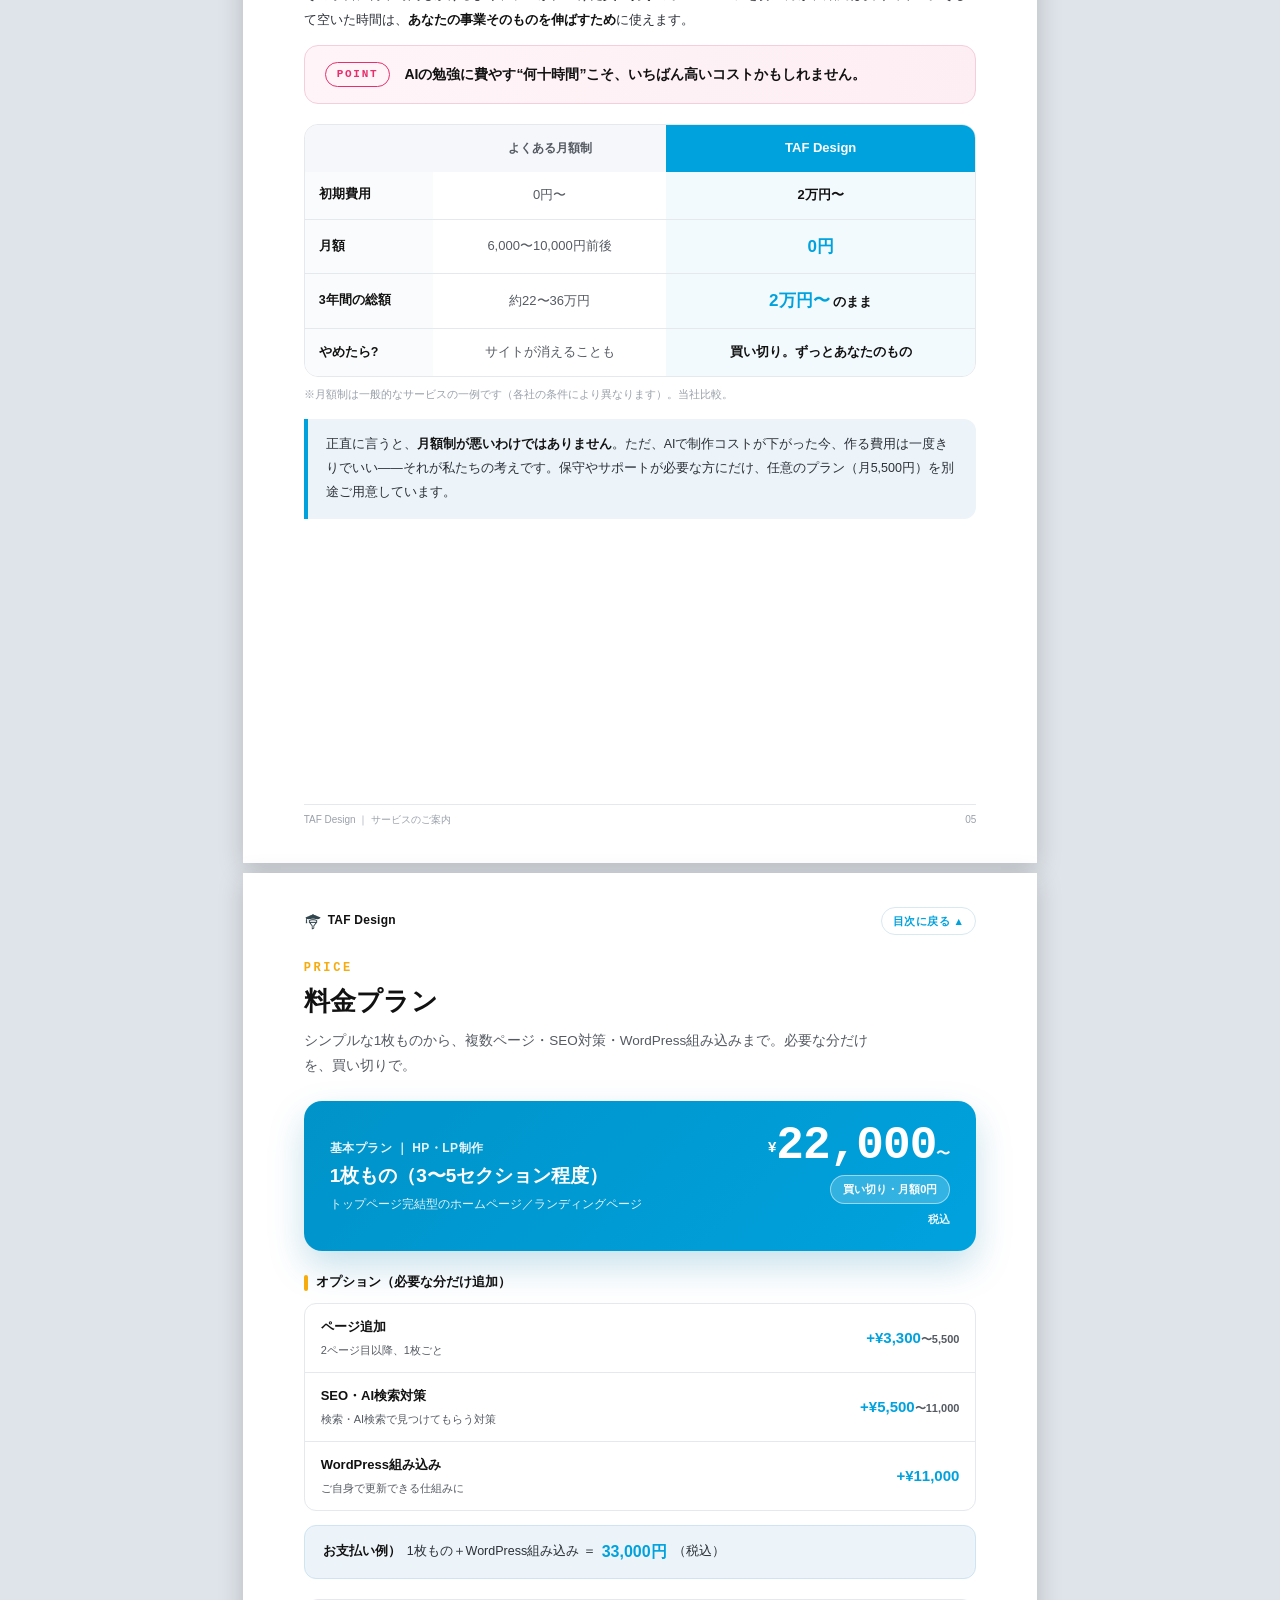
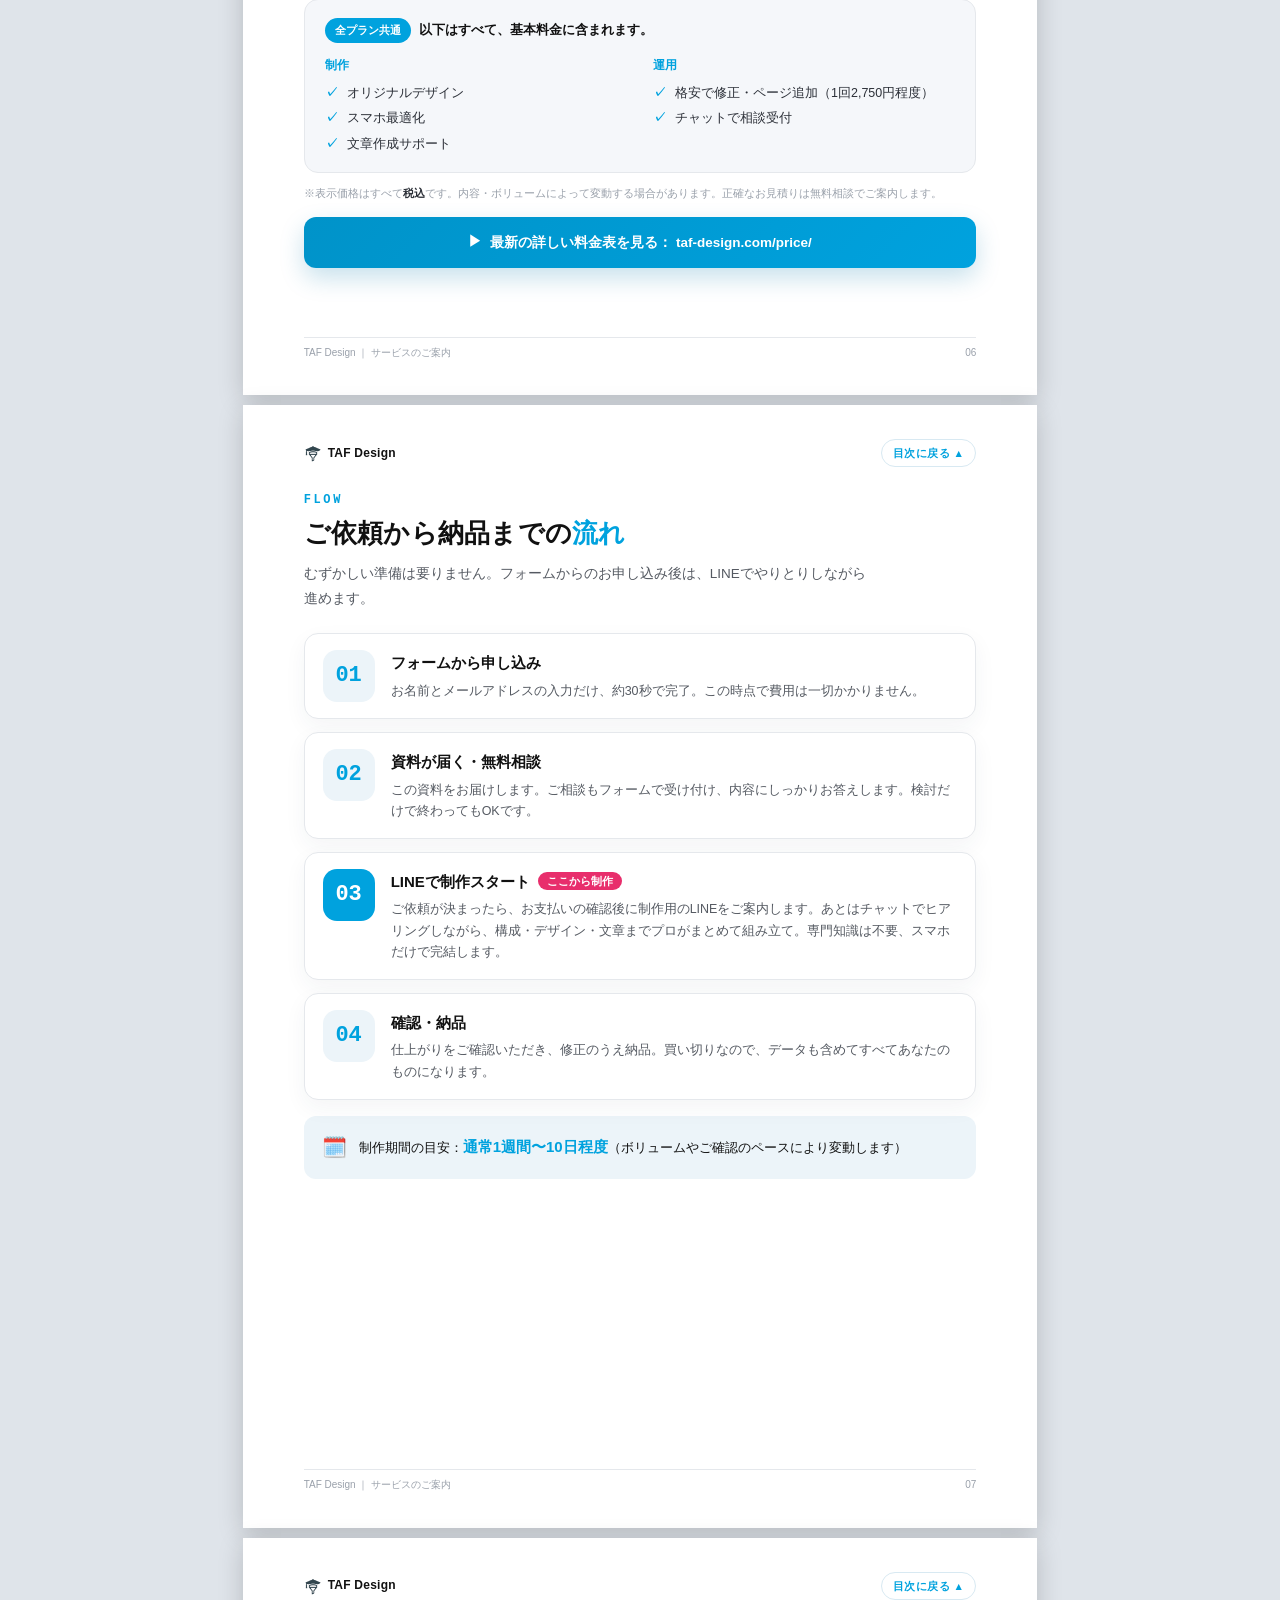
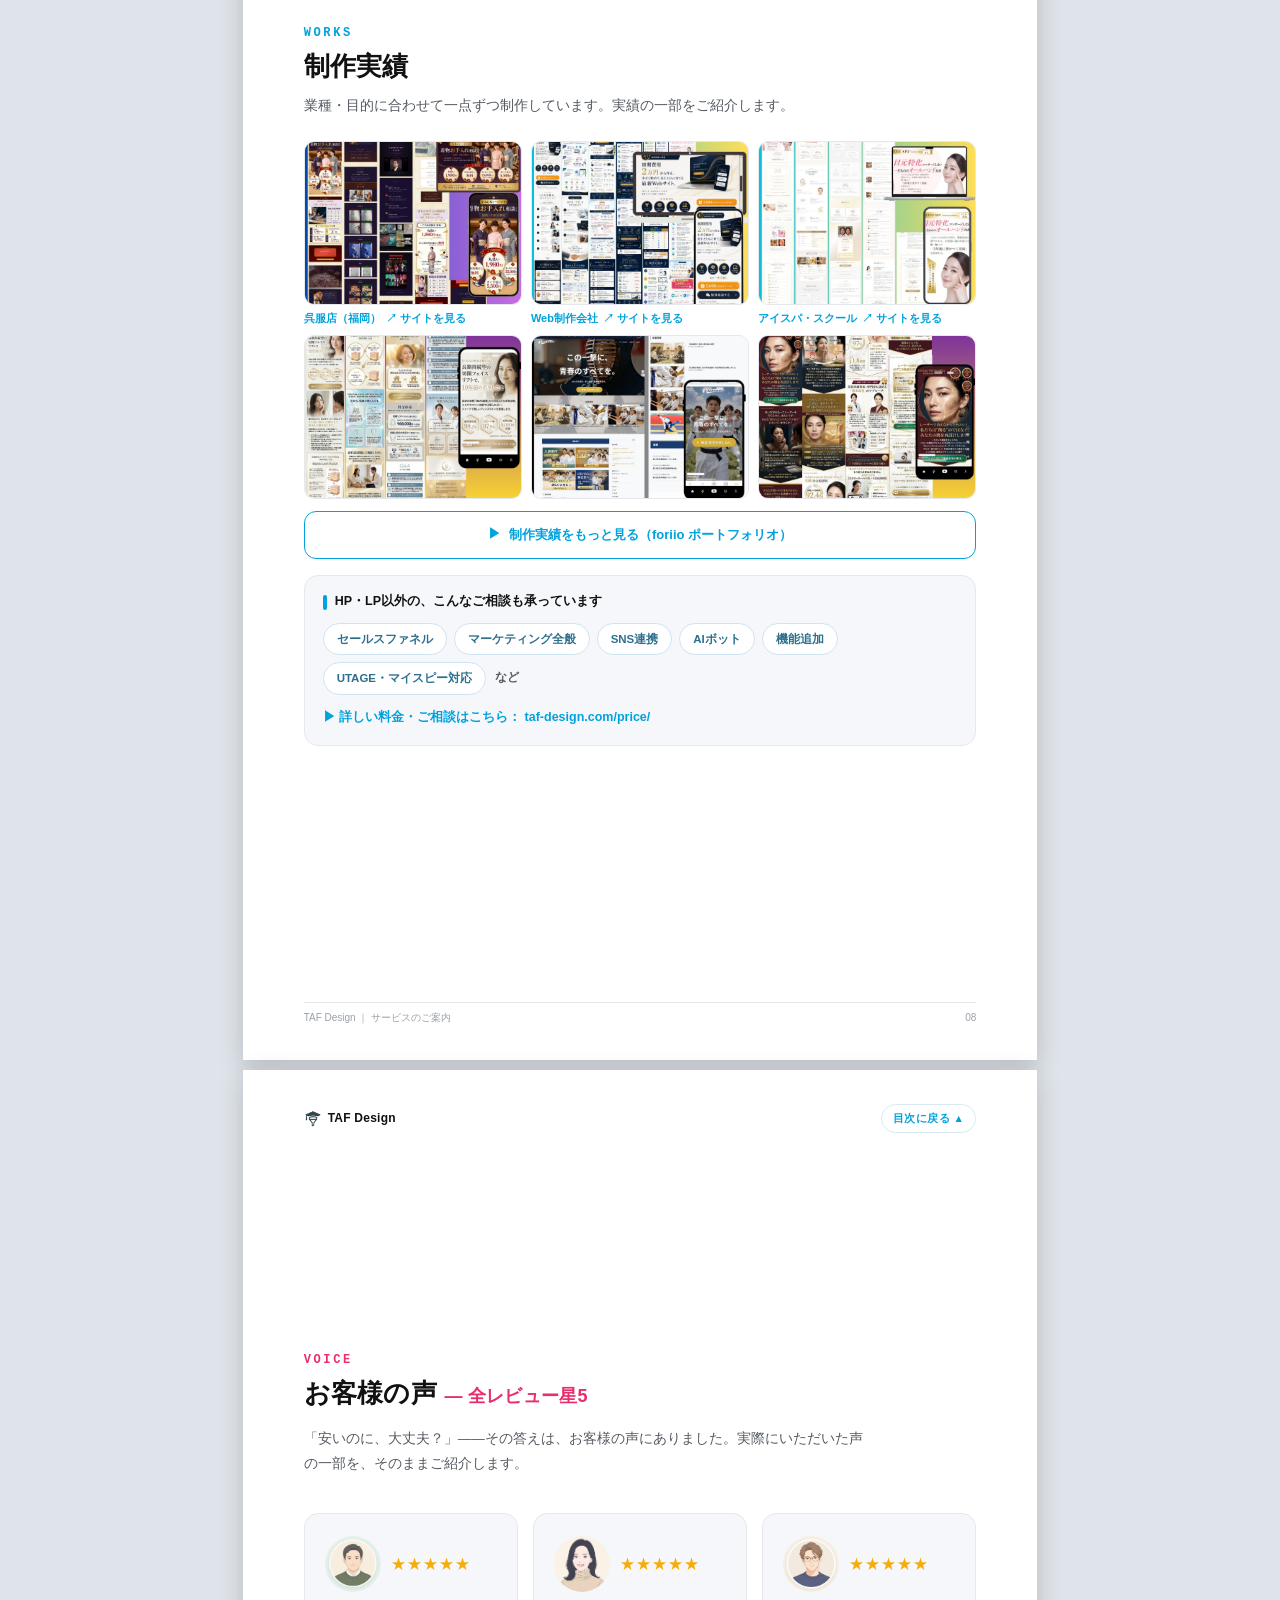
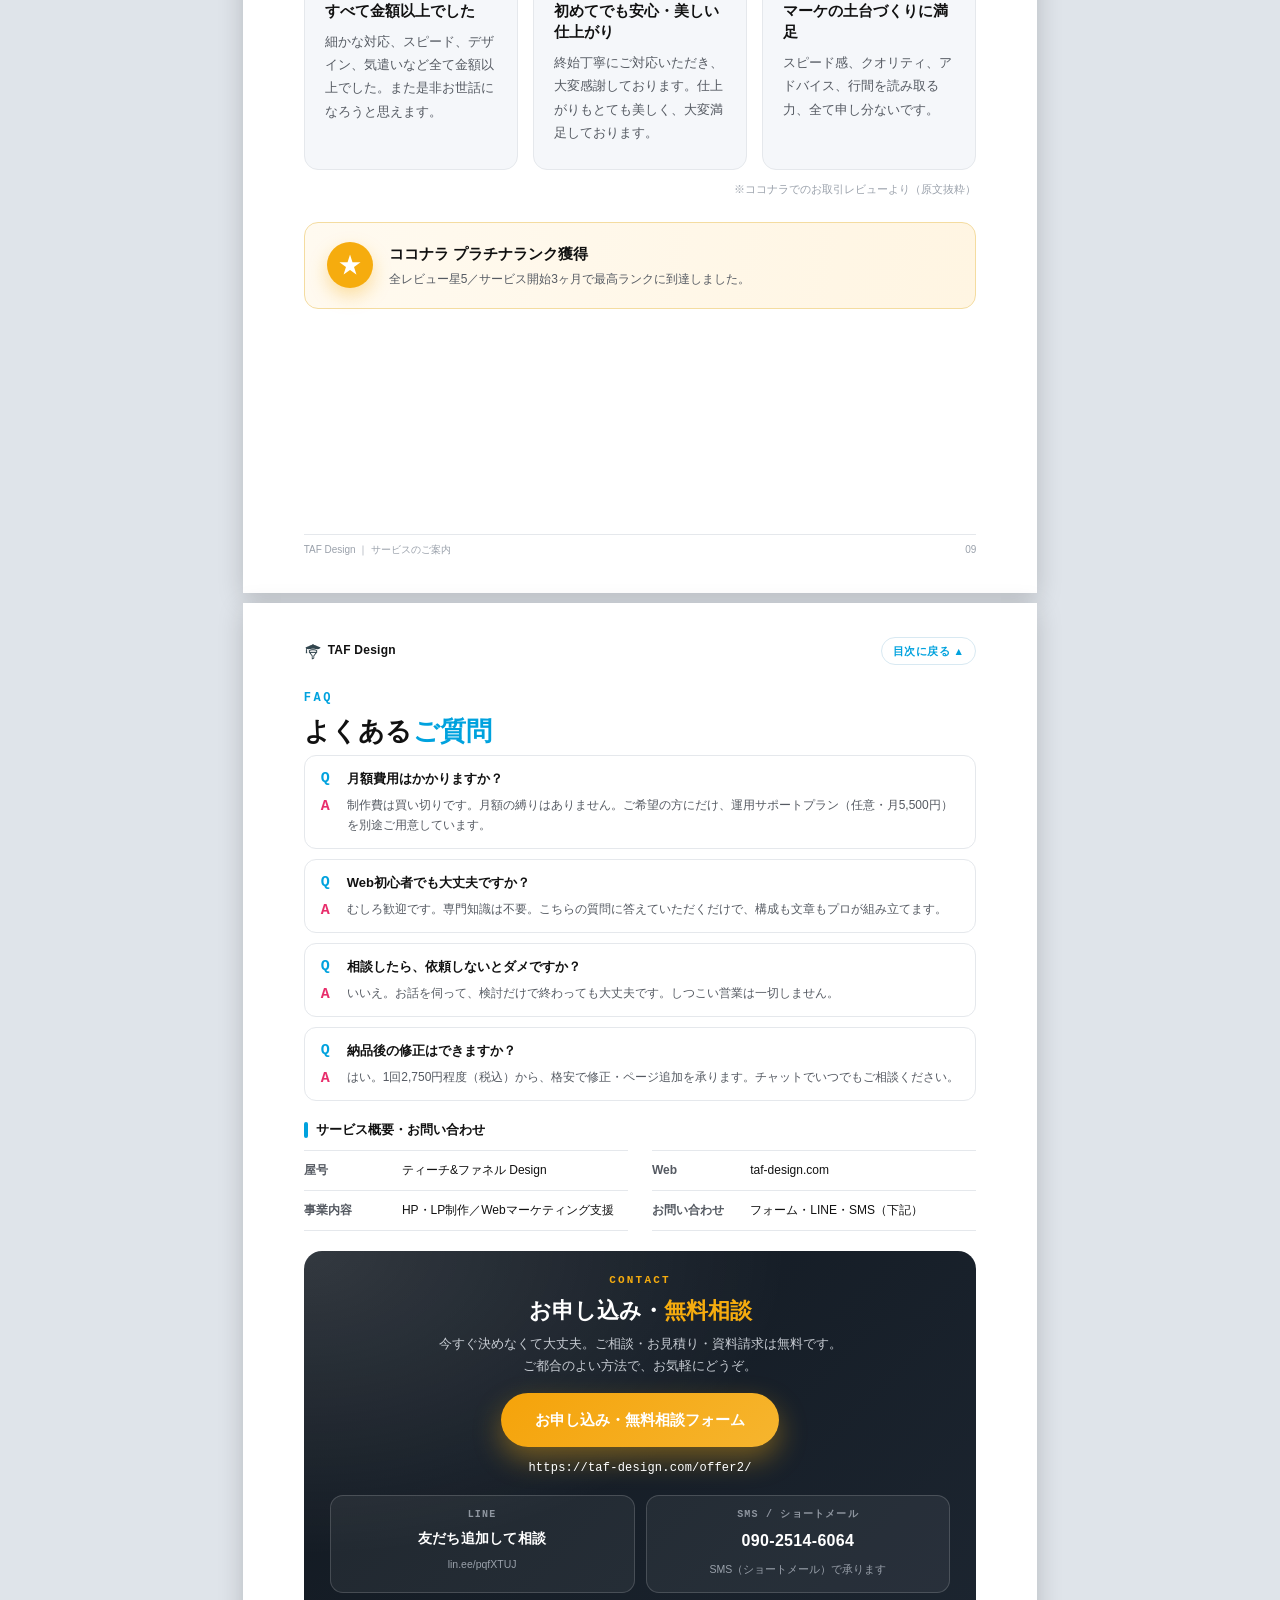
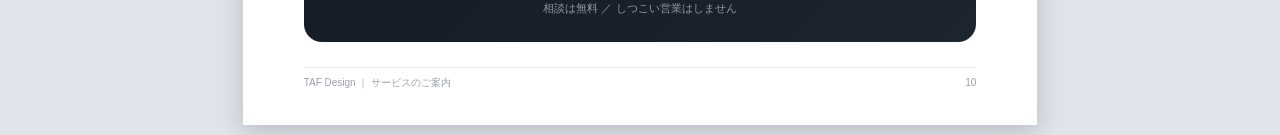
==== commit ebd6f1c7: "資料: 目次に戻るボタン/foriioリンク/声の重複解消/連絡先をクリック可能&SMS表記に - 全コンテンツページの右上に『目次に戻る ▲』リンクを追加(HTML/PDF内部リンク) - 制作実績" ====
--- a/shiryo/index.html
+++ b/shiryo/index.html
@@ -11,7 +11,7 @@
     --bg:#F5F7FA; --line:#E5E8EC; --white:#fff;
   }
   *,*::before,*::after{box-sizing:border-box;margin:0;padding:0;}
-  html{-webkit-print-color-adjust:exact;print-color-adjust:exact;}
+  html{-webkit-print-color-adjust:exact;print-color-adjust:exact;scroll-behavior:smooth;}
   body{
     font-family:"Noto Sans JP","Hiragino Kaku Gothic ProN","Yu Gothic",sans-serif;
     color:var(--ink); background:#dfe4ea; line-height:1.75;
@@ -269,6 +269,11 @@
   .apply-box .av{font-size:16px;font-weight:800;color:#fff;margin-top:7px;letter-spacing:.02em;}
   .apply-box .av.sm{font-size:13.5px;}
   .apply-box .as{font-size:10.5px;color:#9aa1ab;margin-top:5px;}
+  .cta a.apply-box{text-decoration:none;color:inherit;display:block;transition:.15s;}
+  .cta a.apply-box:hover{background:rgba(255,255,255,.12);}
+  .to-toc{font-size:10.5px;font-weight:700;color:var(--blue);text-decoration:none;border:1px solid var(--blue-l);border-radius:999px;padding:4px 11px;background:#fff;}
+  .works-more{display:flex;align-items:center;justify-content:center;gap:8px;margin-top:12px;border:1.5px solid var(--blue);color:var(--blue);font-weight:800;font-size:13px;padding:12px;border-radius:12px;text-decoration:none;background:#fff;}
+  .works-more .arw{font-family:"Roboto Mono",monospace;}
 
   /* ===== Web閲覧用: 印刷/PDF保存ボタン ===== */
   .dl-print{
@@ -311,29 +316,29 @@
 </section>
 
 <!-- ============================ PAGE 2 : 目次 ============================ -->
-<section class="page">
+<section class="page" id="p-toc">
   <div class="brandbar"><div class="b-logo"><img src="../images/icon.webp" alt="">TAF Design</div><div>SERVICE GUIDE</div></div>
   <div class="content">
     <div class="eyebrow">CONTENTS</div>
     <h2 class="sec">目次</h2>
     <p class="lead">「まず料金が知りたい」という方は、<b style="color:#F6AC0E;">6ページ</b>の料金プランへどうぞ。</p>
     <div class="toc-list">
-      <div class="toc-item"><span class="toc-num">01</span><span class="toc-tt">私たちについて<small>選ばれる理由・実績</small></span><span class="toc-pg">03</span></div>
-      <div class="toc-item"><span class="toc-num">02</span><span class="toc-tt">対応できるサービス<small>Web制作だけではありません</small></span><span class="toc-pg">04</span></div>
-      <div class="toc-item"><span class="toc-num">03</span><span class="toc-tt">なぜ&ldquo;買い切り&rdquo;なのか<small>月額制との比較</small></span><span class="toc-pg">05</span></div>
-      <div class="toc-item hot"><span class="toc-num">04</span><span class="toc-tt">料金プラン<span class="toc-badge">よく見られています</span><small>基本料金・オプション・お支払い例</small></span><span class="toc-pg">06</span></div>
-      <div class="toc-item"><span class="toc-num">05</span><span class="toc-tt">ご依頼から納品までの流れ<small>お申し込み〜納品</small></span><span class="toc-pg">07</span></div>
-      <div class="toc-item"><span class="toc-num">06</span><span class="toc-tt">制作実績<small>業種別の事例</small></span><span class="toc-pg">08</span></div>
-      <div class="toc-item"><span class="toc-num">07</span><span class="toc-tt">お客様の声<small>ココナラ全レビュー星5</small></span><span class="toc-pg">09</span></div>
-      <div class="toc-item"><span class="toc-num">08</span><span class="toc-tt">よくあるご質問・お申し込み<small>FAQ・お問い合わせ先</small></span><span class="toc-pg">10</span></div>
+      <a class="toc-item" href="#p-about"><span class="toc-num">01</span><span class="toc-tt">私たちについて<small>選ばれる理由・実績</small></span><span class="toc-pg">03</span></a>
+      <a class="toc-item" href="#p-services"><span class="toc-num">02</span><span class="toc-tt">対応できるサービス<small>Web制作だけではありません</small></span><span class="toc-pg">04</span></a>
+      <a class="toc-item" href="#p-why"><span class="toc-num">03</span><span class="toc-tt">なぜ&ldquo;買い切り&rdquo;なのか<small>月額制との比較</small></span><span class="toc-pg">05</span></a>
+      <a class="toc-item hot" href="#p-price"><span class="toc-num">04</span><span class="toc-tt">料金プラン<span class="toc-badge">よく見られています</span><small>基本料金・オプション・お支払い例</small></span><span class="toc-pg">06</span></a>
+      <a class="toc-item" href="#p-flow"><span class="toc-num">05</span><span class="toc-tt">ご依頼から納品までの流れ<small>お申し込み〜納品</small></span><span class="toc-pg">07</span></a>
+      <a class="toc-item" href="#p-works"><span class="toc-num">06</span><span class="toc-tt">制作実績<small>業種別の事例</small></span><span class="toc-pg">08</span></a>
+      <a class="toc-item" href="#p-voice"><span class="toc-num">07</span><span class="toc-tt">お客様の声<small>ココナラ全レビュー星5</small></span><span class="toc-pg">09</span></a>
+      <a class="toc-item" href="#p-faq"><span class="toc-num">08</span><span class="toc-tt">よくあるご質問・お申し込み<small>FAQ・お問い合わせ先</small></span><span class="toc-pg">10</span></a>
     </div>
   </div>
   <div class="pagefoot"><div>TAF Design ｜ サービスのご案内</div><div>02</div></div>
 </section>
 
 <!-- ============================ PAGE 3 : GREETING ============================ -->
-<section class="page">
-  <div class="brandbar"><div class="b-logo"><img src="../images/icon.webp" alt="">TAF Design</div><div>SERVICE GUIDE</div></div>
+<section class="page" id="p-about">
+  <div class="brandbar"><div class="b-logo"><img src="../images/icon.webp" alt="">TAF Design</div><a href="#p-toc" class="to-toc">目次に戻る ▲</a></div>
   <div class="content">
     <div class="eyebrow">ABOUT US</div>
     <h2 class="sec">はじめまして、<span class="bl">TAF Design</span>です。</h2>
@@ -359,8 +364,8 @@
 </section>
 
 <!-- ============================ PAGE 4 : 対応できるサービス ============================ -->
-<section class="page">
-  <div class="brandbar"><div class="b-logo"><img src="../images/icon.webp" alt="">TAF Design</div><div>SERVICE GUIDE</div></div>
+<section class="page" id="p-services">
+  <div class="brandbar"><div class="b-logo"><img src="../images/icon.webp" alt="">TAF Design</div><a href="#p-toc" class="to-toc">目次に戻る ▲</a></div>
   <div class="content">
     <div class="eyebrow">SERVICES</div>
     <h2 class="sec">Web制作だけでは、<span class="bl">ありません。</span></h2>
@@ -383,8 +388,8 @@
 </section>
 
 <!-- ============================ PAGE 5 : WHY KAIKIRI ============================ -->
-<section class="page">
-  <div class="brandbar"><div class="b-logo"><img src="../images/icon.webp" alt="">TAF Design</div><div>SERVICE GUIDE</div></div>
+<section class="page" id="p-why">
+  <div class="brandbar"><div class="b-logo"><img src="../images/icon.webp" alt="">TAF Design</div><a href="#p-toc" class="to-toc">目次に戻る ▲</a></div>
   <div class="content">
     <div class="eyebrow pink">STORY</div>
     <h2 class="sec">なぜ、<span class="pk">&ldquo;買い切り&rdquo;</span>なのか。</h2>
@@ -414,8 +419,8 @@
 </section>
 
 <!-- ============================ PAGE 4 : PRICE ============================ -->
-<section class="page">
-  <div class="brandbar"><div class="b-logo"><img src="../images/icon.webp" alt="">TAF Design</div><div>SERVICE GUIDE</div></div>
+<section class="page" id="p-price">
+  <div class="brandbar"><div class="b-logo"><img src="../images/icon.webp" alt="">TAF Design</div><a href="#p-toc" class="to-toc">目次に戻る ▲</a></div>
   <div class="content">
     <div class="eyebrow orange">PRICE</div>
     <h2 class="sec">料金プラン</h2>
@@ -464,8 +469,8 @@
 </section>
 
 <!-- ============================ PAGE 5 : FLOW ============================ -->
-<section class="page">
-  <div class="brandbar"><div class="b-logo"><img src="../images/icon.webp" alt="">TAF Design</div><div>SERVICE GUIDE</div></div>
+<section class="page" id="p-flow">
+  <div class="brandbar"><div class="b-logo"><img src="../images/icon.webp" alt="">TAF Design</div><a href="#p-toc" class="to-toc">目次に戻る ▲</a></div>
   <div class="content">
     <div class="eyebrow">FLOW</div>
     <h2 class="sec">ご依頼から納品までの<span class="bl">流れ</span></h2>
@@ -484,8 +489,8 @@
 </section>
 
 <!-- ============================ PAGE 6 : WORKS + VOICE ============================ -->
-<section class="page">
-  <div class="brandbar"><div class="b-logo"><img src="../images/icon.webp" alt="">TAF Design</div><div>SERVICE GUIDE</div></div>
+<section class="page" id="p-works">
+  <div class="brandbar"><div class="b-logo"><img src="../images/icon.webp" alt="">TAF Design</div><a href="#p-toc" class="to-toc">目次に戻る ▲</a></div>
   <div class="content">
     <div class="eyebrow">WORKS</div>
     <h2 class="sec">制作実績</h2>
@@ -497,6 +502,8 @@
       <img src="../images/work-04.jpg" alt=""><img src="../images/work-05.jpg" alt=""><img src="../images/work-06.jpg" alt="">
     </div>
 
+    <a class="works-more" href="https://www.foriio.com/surelywork-810"><span class="arw">▶</span> 制作実績をもっと見る（foriio ポートフォリオ）</a>
+
     <div class="cap-more">
       <div class="cap-h">HP・LP以外の、こんなご相談も承っています</div>
       <div class="cap-tags"><span>セールスファネル</span><span>マーケティング全般</span><span>SNS連携</span><span>AIボット</span><span>機能追加</span><span>UTAGE・マイスピー対応</span><span class="more">など</span></div>
@@ -508,12 +515,12 @@
 </section>
 
 <!-- ============================ PAGE 7 : VOICE ============================ -->
-<section class="page">
-  <div class="brandbar"><div class="b-logo"><img src="../images/icon.webp" alt="">TAF Design</div><div>SERVICE GUIDE</div></div>
+<section class="page" id="p-voice">
+  <div class="brandbar"><div class="b-logo"><img src="../images/icon.webp" alt="">TAF Design</div><a href="#p-toc" class="to-toc">目次に戻る ▲</a></div>
   <div class="content vcenter">
     <div class="eyebrow pink">VOICE</div>
     <h2 class="sec">お客様の声 <span class="pk" style="font-size:18px;">— 全レビュー星5</span></h2>
-    <p class="lead">「安いのに、大丈夫？」——その答えは、お客様の声にありました。サービス開始からわずか3ヶ月でココナラ最高ランク「プラチナ」を獲得。実際にいただいた声を、そのままご紹介します。</p>
+    <p class="lead">「安いのに、大丈夫？」——その答えは、お客様の声にありました。実際にいただいた声の一部を、そのままご紹介します。</p>
     <div class="voice-grid voice-grid--lg">
       <div class="voice-card"><div class="vh"><img src="../images/lp-voice-01.webp" alt=""><span class="stars">★★★★★</span></div><h4>すべて金額以上でした</h4><p>細かな対応、スピード、デザイン、気遣いなど全て金額以上でした。また是非お世話になろうと思えます。</p></div>
       <div class="voice-card"><div class="vh"><img src="../images/lp-voice-02.webp" alt=""><span class="stars">★★★★★</span></div><h4>初めてでも安心・美しい仕上がり</h4><p>終始丁寧にご対応いただき、大変感謝しております。仕上がりもとても美しく、大変満足しております。</p></div>
@@ -530,8 +537,8 @@
 </section>
 
 <!-- ============================ PAGE 8 : FAQ + CONTACT ============================ -->
-<section class="page">
-  <div class="brandbar"><div class="b-logo"><img src="../images/icon.webp" alt="">TAF Design</div><div>SERVICE GUIDE</div></div>
+<section class="page" id="p-faq">
+  <div class="brandbar"><div class="b-logo"><img src="../images/icon.webp" alt="">TAF Design</div><a href="#p-toc" class="to-toc">目次に戻る ▲</a></div>
   <div class="content">
     <div class="eyebrow">FAQ</div>
     <h2 class="sec">よくある<span class="bl">ご質問</span></h2>
@@ -550,7 +557,7 @@
       </dl>
       <dl>
         <dt>Web</dt><dd>taf-design.com</dd>
-        <dt>お問い合わせ</dt><dd>フォーム・LINE・お電話（下記）</dd>
+        <dt>お問い合わせ</dt><dd>フォーム・LINE・SMS（下記）</dd>
       </dl>
     </div>
 
@@ -561,8 +568,8 @@
       <a class="btn btn-apply" href="https://taf-design.com/offer2/">お申し込み・無料相談フォーム</a>
       <div class="url">https://taf-design.com/offer2/</div>
       <div class="apply-row">
-        <div class="apply-box"><div class="al">LINE</div><div class="av sm">友だち追加して相談</div><div class="as">lin.ee/pqfXTUJ</div></div>
-        <div class="apply-box"><div class="al">PHONE / SMS</div><div class="av">090-2514-6064</div><div class="as">ショートメール(SMS)も可</div></div>
+        <a class="apply-box" href="https://lin.ee/pqfXTUJ"><div class="al">LINE</div><div class="av sm">友だち追加して相談</div><div class="as">lin.ee/pqfXTUJ</div></a>
+        <a class="apply-box" href="sms:09025146064"><div class="al">SMS / ショートメール</div><div class="av">090-2514-6064</div><div class="as">SMS（ショートメール）で承ります</div></a>
       </div>
       <div class="sub2">相談は無料 ／ しつこい営業はしません</div>
     </div>
